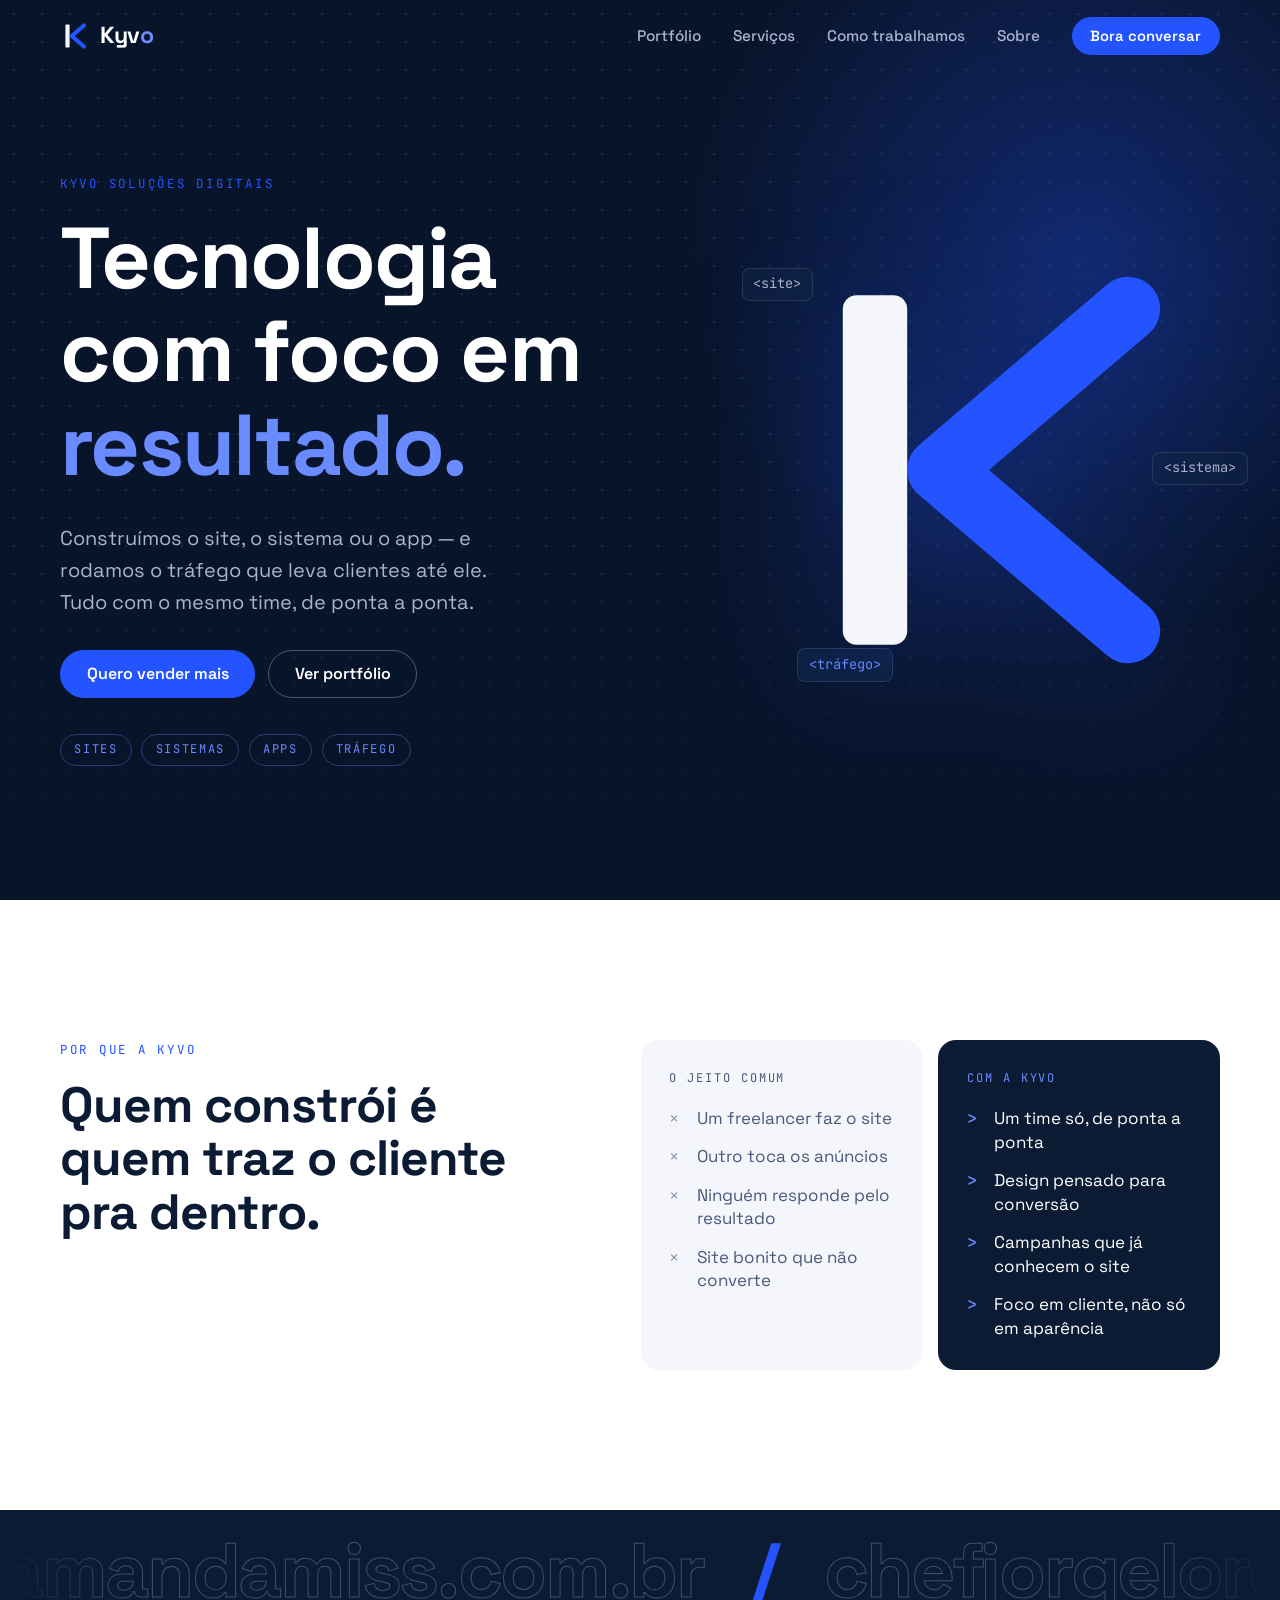
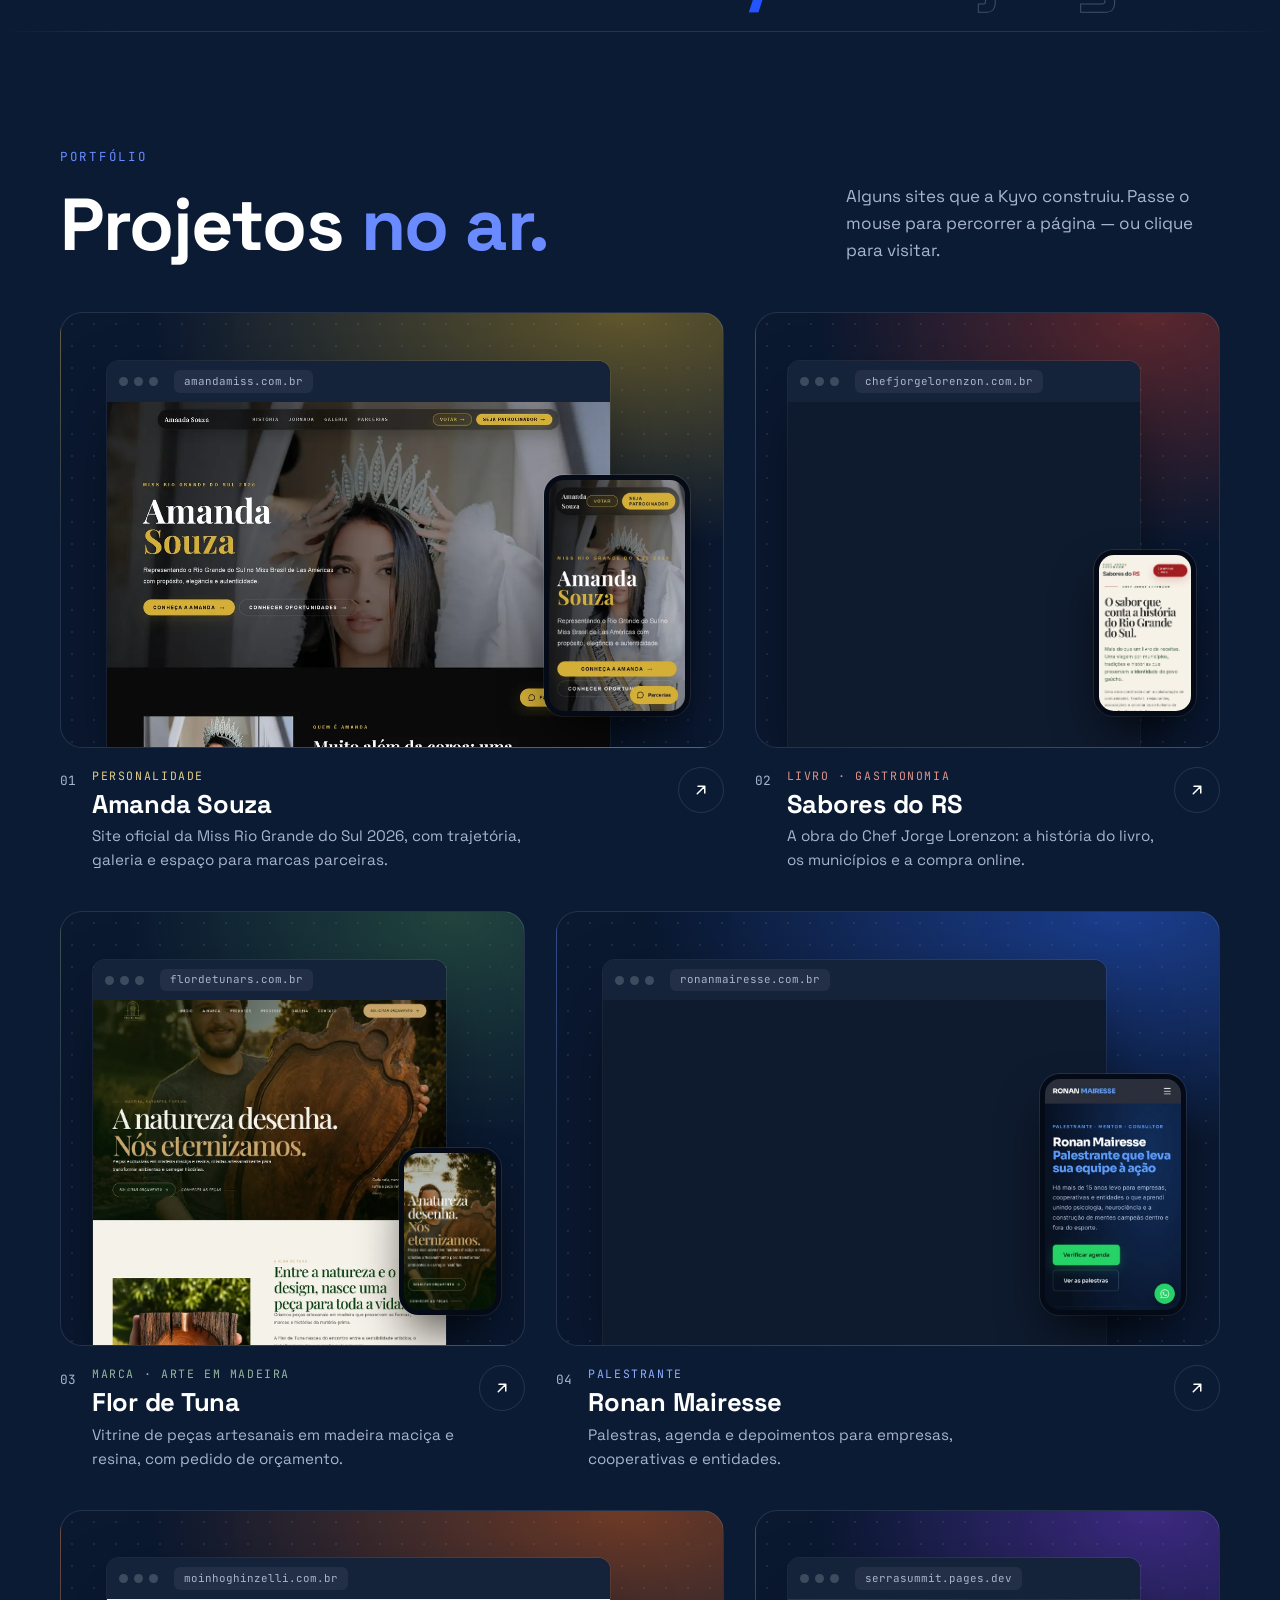
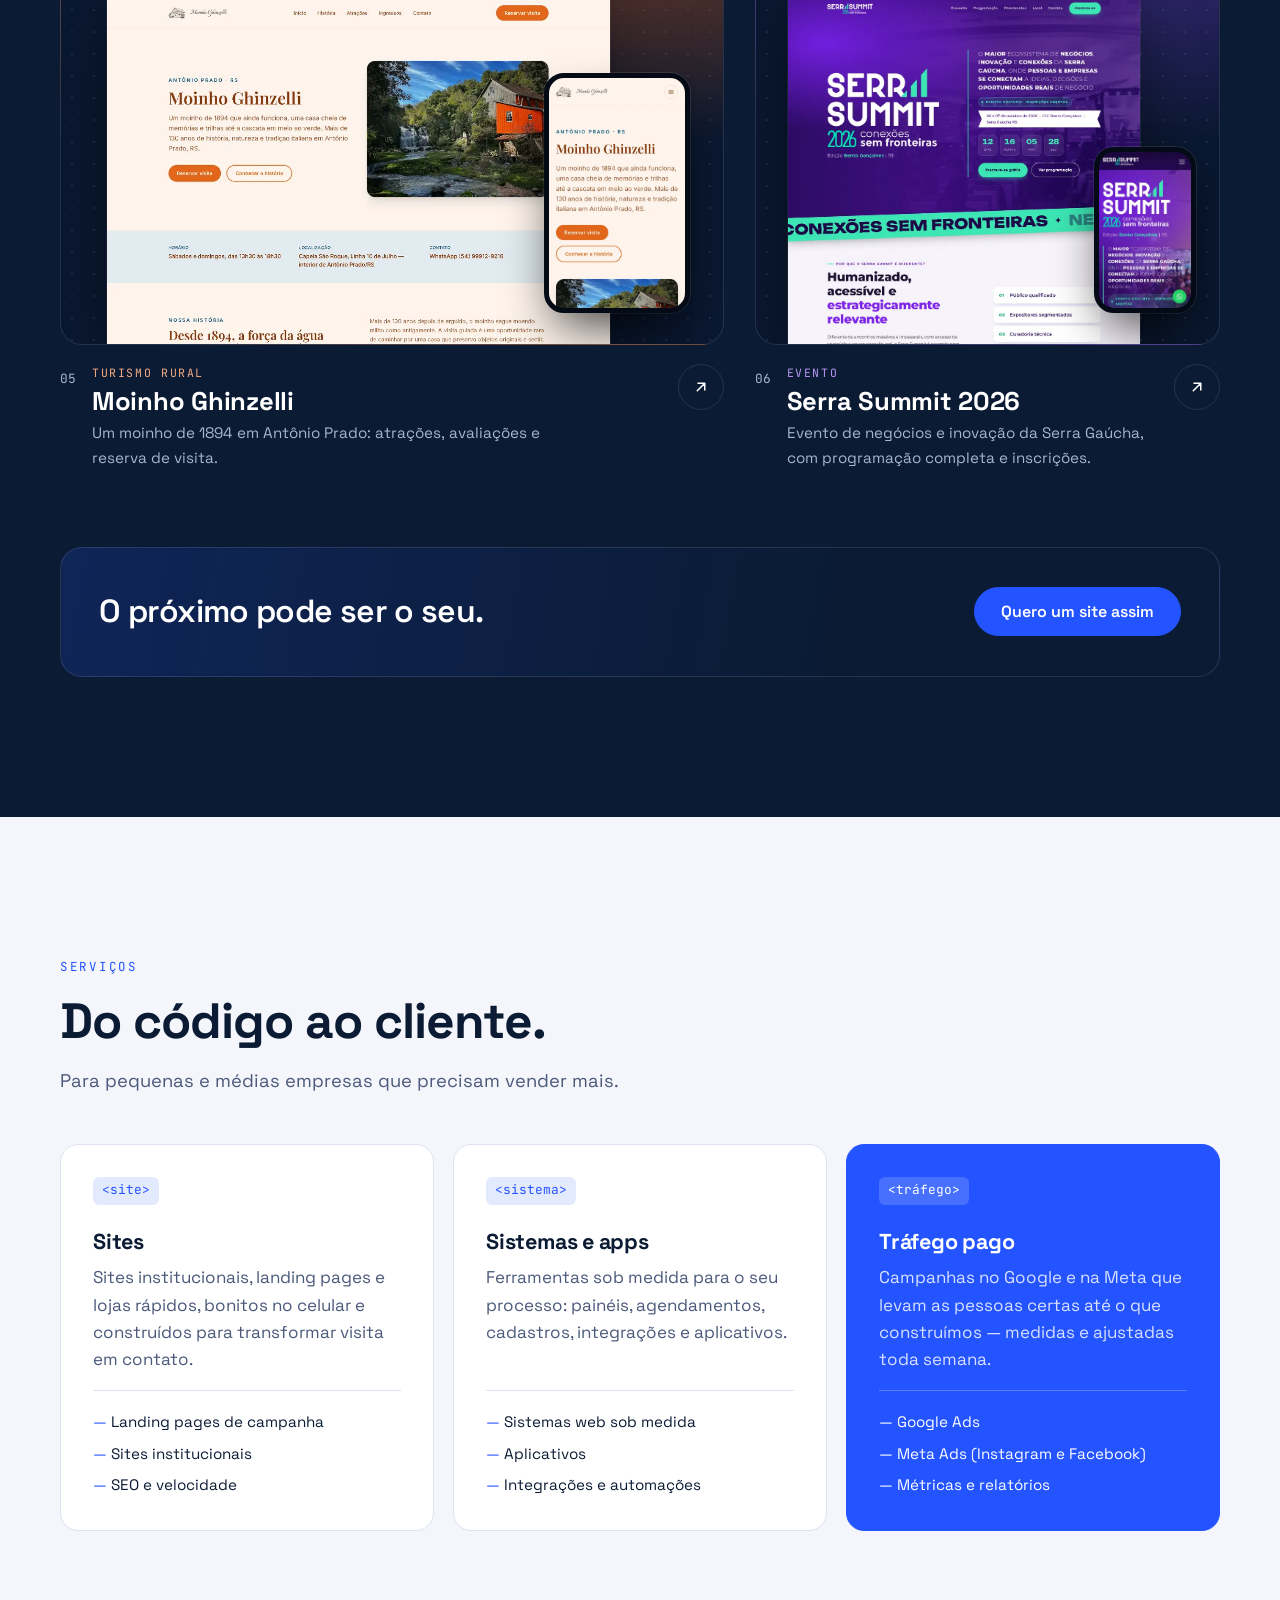
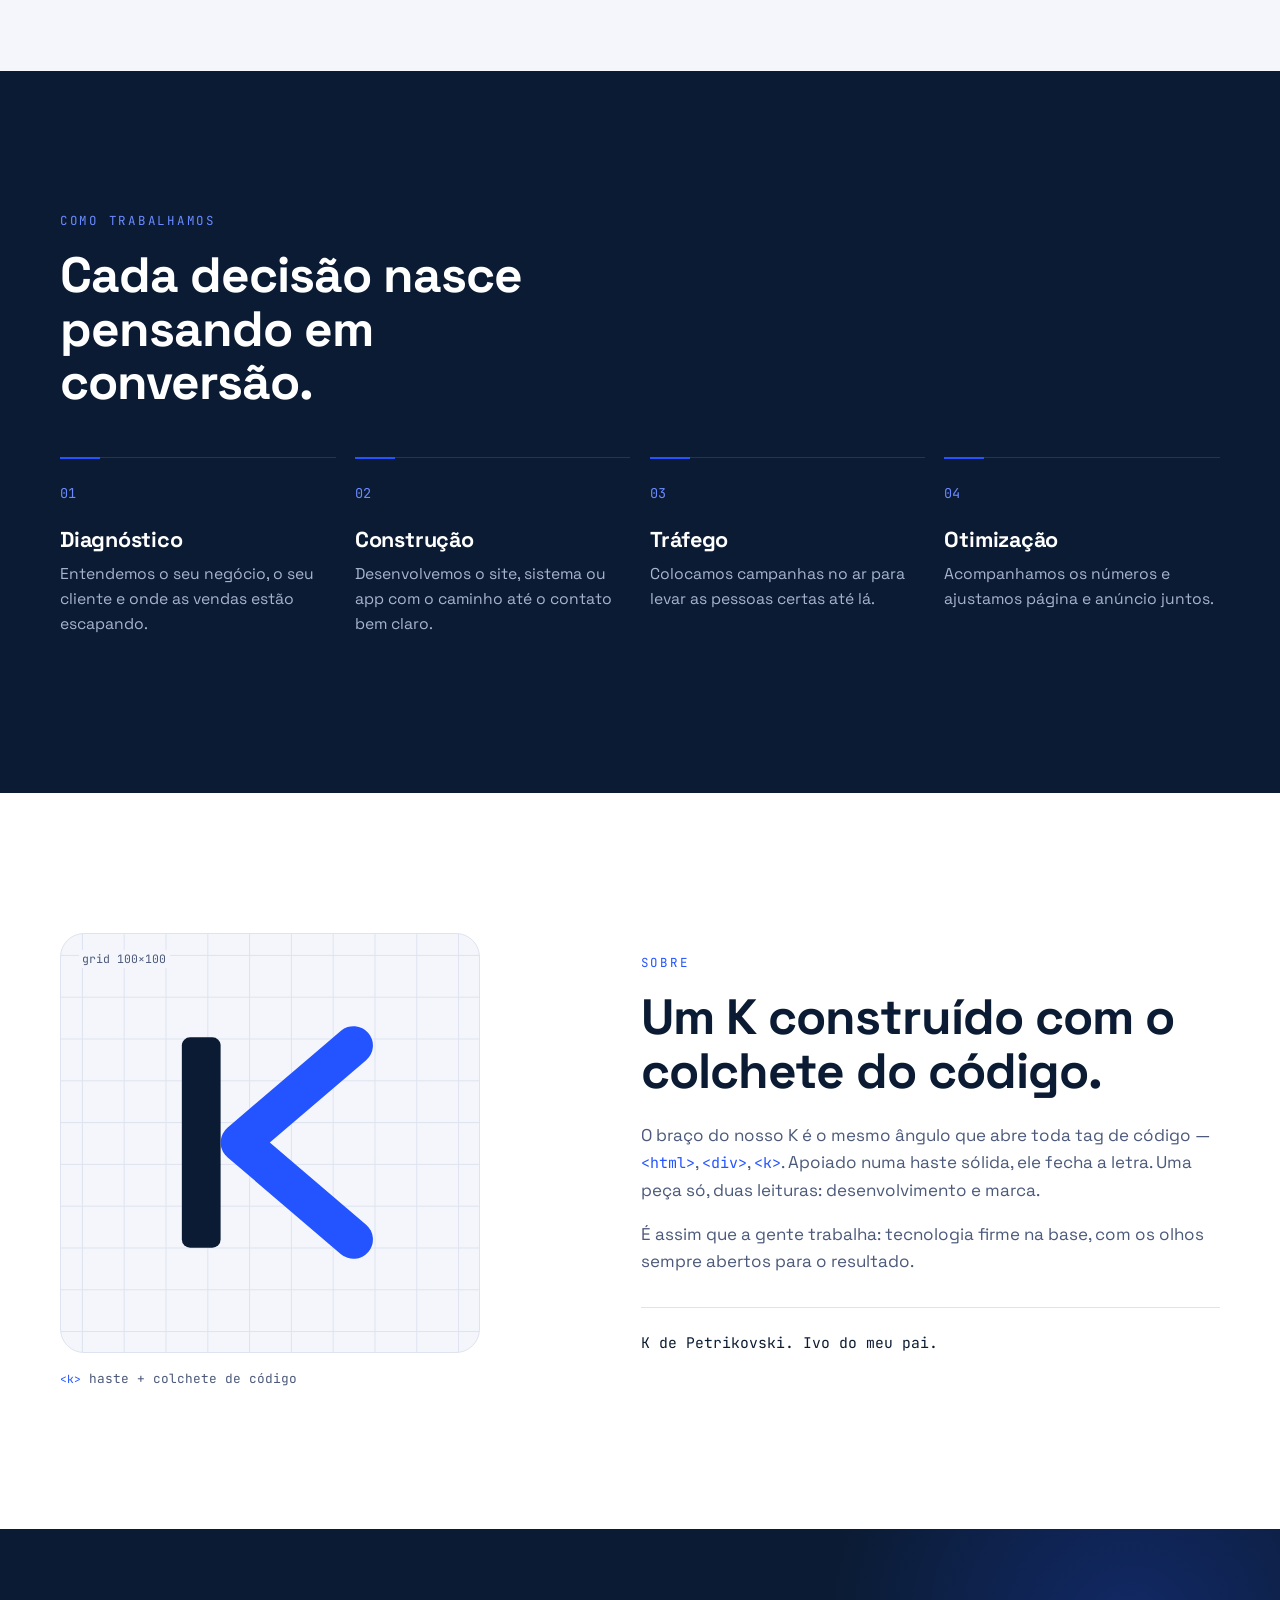
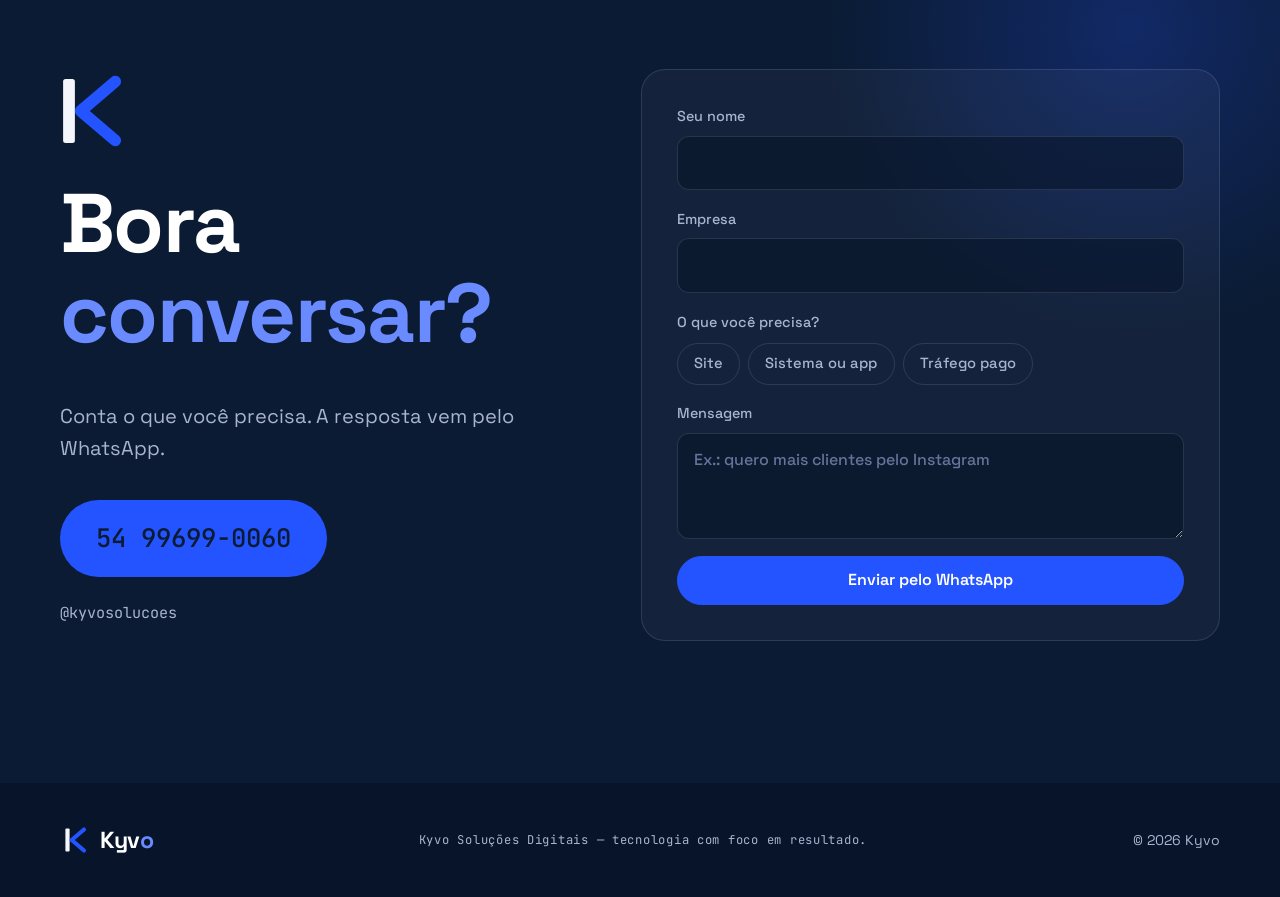
==== site/index.html @ 28724409 "Tira o destaque do sistema Grupo Pulso até chegarem os prints reais This reverts commit ddc594b.  Co" ====
<!doctype html>
<html lang="pt-BR" class="no-js">
<head>
  <meta charset="utf-8">
  <meta name="viewport" content="width=device-width, initial-scale=1">
  <title>Kyvo Soluções Digitais — Tecnologia com foco em resultado</title>
  <meta name="description" content="Sites, sistemas, apps e tráfego pago com o mesmo time, de ponta a ponta. A Kyvo constrói e traz o cliente pra dentro.">
  <meta name="theme-color" content="#0B1B33">
  <meta property="og:type" content="website">
  <meta property="og:title" content="Kyvo Soluções Digitais">
  <meta property="og:description" content="Tecnologia com foco em resultado. Sites, sistemas e tráfego com o mesmo time.">
  <link rel="canonical" href="https://kyvo.dev.br/">
  <meta property="og:url" content="https://kyvo.dev.br/">
  <meta property="og:image" content="https://kyvo.dev.br/assets/img/og.png">
  <meta property="og:image:width" content="1640">
  <meta property="og:image:height" content="624">
  <meta name="twitter:card" content="summary_large_image">
  <link rel="icon" href="assets/img/favicon.svg" type="image/svg+xml">
  <link rel="apple-touch-icon" href="assets/img/apple-touch-icon.png">
  <link rel="preconnect" href="https://fonts.googleapis.com">
  <link rel="preconnect" href="https://fonts.gstatic.com" crossorigin>
  <link href="https://fonts.googleapis.com/css2?family=JetBrains+Mono:wght@400;500&family=Space+Grotesk:wght@400;500;600;700&display=swap" rel="stylesheet">
  <link rel="stylesheet" href="css/style.css">
</head>
<body>

<svg width="0" height="0" style="position:absolute" aria-hidden="true">
  <symbol id="k" viewBox="0 0 100 100">
    <rect class="k-stem" x="18" y="12" width="14" height="76" rx="3"/>
    <polyline class="k-chev" points="80,15 39,50 80,85" fill="none" stroke-width="14" stroke-linecap="round" stroke-linejoin="round"/>
  </symbol>
</svg>

<header class="header" id="topo">
  <div class="wrap header__in">
    <a href="#topo" class="brand" aria-label="Kyvo — início">
      <svg class="brand__k"><use href="#k"/></svg>
      <span class="brand__name">Kyv<span>o</span></span>
    </a>
    <nav class="nav" id="nav" aria-label="Principal">
      <a href="#portfolio">Portfólio</a>
      <a href="#servicos">Serviços</a>
      <a href="#como">Como trabalhamos</a>
      <a href="#sobre">Sobre</a>
      <a href="#contato" class="btn btn--sm">Bora conversar</a>
    </nav>
    <button class="menu" aria-label="Abrir menu" aria-expanded="false" aria-controls="nav"><span></span><span></span></button>
  </div>
</header>

<main>

  <!-- HERO -->
  <section class="hero">
    <div class="hero__grid" aria-hidden="true"></div>
    <div class="hero__glow" aria-hidden="true"></div>
    <div class="wrap hero__in">
      <div class="hero__text">
        <p class="eyebrow reveal">Kyvo Soluções Digitais</p>
        <h1 class="reveal">Tecnologia com foco em <em>resultado.</em></h1>
        <p class="lead reveal">Construímos o site, o sistema ou o app — e rodamos o tráfego que leva clientes até ele. Tudo com o mesmo time, de ponta a ponta.</p>
        <div class="hero__cta reveal">
          <a href="#contato" class="btn">Quero vender mais</a>
          <a href="#portfolio" class="btn btn--ghost">Ver portfólio</a>
        </div>
        <ul class="chips reveal" aria-label="O que fazemos">
          <li>Sites</li><li>Sistemas</li><li>Apps</li><li>Tráfego</li>
        </ul>
      </div>
      <div class="hero__mark" aria-hidden="true">
        <span class="code code--1">&lt;site&gt;</span>
        <span class="code code--2">&lt;sistema&gt;</span>
        <span class="code code--3">&lt;tráfego&gt;</span>
        <svg class="hero__k"><use href="#k"/></svg>
      </div>
    </div>
  </section>

  <!-- DIFERENCIAL -->
  <section class="section section--light" id="diferencial">
    <div class="wrap split">
      <div>
        <p class="eyebrow">Por que a Kyvo</p>
        <h2 class="reveal">Quem constrói é quem traz o cliente pra dentro.</h2>
      </div>
      <div class="compare reveal">
        <div class="compare__col compare__col--old">
          <p class="compare__label">O jeito comum</p>
          <ul>
            <li>Um freelancer faz o site</li>
            <li>Outro toca os anúncios</li>
            <li>Ninguém responde pelo resultado</li>
            <li>Site bonito que não converte</li>
          </ul>
        </div>
        <div class="compare__col compare__col--new">
          <p class="compare__label">Com a Kyvo</p>
          <ul>
            <li>Um time só, de ponta a ponta</li>
            <li>Design pensado para conversão</li>
            <li>Campanhas que já conhecem o site</li>
            <li>Foco em cliente, não só em aparência</li>
          </ul>
        </div>
      </div>
    </div>
  </section>

  <!-- PORTFÓLIO -->
  <section class="section section--dark portfolio" id="portfolio">
    <div class="marquee" aria-hidden="true"><div class="marquee__track"><span>amandamiss.com.br</span><span>chefjorgelorenzon.com.br</span><span>flordetunars.com.br</span><span>ronanmairesse.com.br</span><span>moinhoghinzelli.com.br</span><span>serrasummit.pages.dev</span><span>amandamiss.com.br</span><span>chefjorgelorenzon.com.br</span><span>flordetunars.com.br</span><span>ronanmairesse.com.br</span><span>moinhoghinzelli.com.br</span><span>serrasummit.pages.dev</span></div></div>
    <div class="wrap">
      <div class="portfolio__head">
        <div>
          <p class="eyebrow">Portfólio</p>
          <h2 class="reveal">Projetos <em>no ar.</em></h2>
        </div>
        <p class="portfolio__lead reveal">Alguns sites que a Kyvo construiu. Passe o mouse para percorrer a página — ou clique para visitar.</p>
      </div>
      <div class="works">
        <a class="work reveal" href="https://www.amandamiss.com.br/" target="_blank" rel="noopener" style="--tint:#C9A227">
          <div class="work__stage">
            <div class="browser">
              <div class="browser__bar"><i></i><i></i><i></i><span>amandamiss.com.br</span></div>
              <div class="browser__screen"><img src="assets/img/portfolio/amandamiss-desktop.webp" alt="Página inicial do site Amanda Souza" loading="lazy" decoding="async" width="960" height="3000"></div>
            </div>
            <div class="phone"><img src="assets/img/portfolio/amandamiss-mobile.webp" alt="" loading="lazy" decoding="async" width="390" height="664"></div>
          </div>
          <div class="work__meta">
            <span class="work__n">01</span>
            <div class="work__text">
              <p class="work__cat">Personalidade</p>
              <h3>Amanda Souza</h3>
              <p class="work__desc">Site oficial da Miss Rio Grande do Sul 2026, com trajetória, galeria e espaço para marcas parceiras.</p>
            </div>
            <span class="work__go" aria-hidden="true"><svg viewBox="0 0 24 24"><path d="M7 17 17 7M8 7h9v9"/></svg></span>
          </div>
        </a>
        <a class="work reveal" href="https://www.chefjorgelorenzon.com.br/" target="_blank" rel="noopener" style="--tint:#C0392B">
          <div class="work__stage">
            <div class="browser">
              <div class="browser__bar"><i></i><i></i><i></i><span>chefjorgelorenzon.com.br</span></div>
              <div class="browser__screen"><img src="assets/img/portfolio/chef-desktop.webp" alt="Página inicial do site Sabores do RS" loading="lazy" decoding="async" width="960" height="3000"></div>
            </div>
            <div class="phone"><img src="assets/img/portfolio/chef-mobile.webp" alt="" loading="lazy" decoding="async" width="390" height="664"></div>
          </div>
          <div class="work__meta">
            <span class="work__n">02</span>
            <div class="work__text">
              <p class="work__cat">Livro · Gastronomia</p>
              <h3>Sabores do RS</h3>
              <p class="work__desc">A obra do Chef Jorge Lorenzon: a história do livro, os municípios e a compra online.</p>
            </div>
            <span class="work__go" aria-hidden="true"><svg viewBox="0 0 24 24"><path d="M7 17 17 7M8 7h9v9"/></svg></span>
          </div>
        </a>
        <a class="work reveal" href="https://www.flordetunars.com.br/" target="_blank" rel="noopener" style="--tint:#3E7B4F">
          <div class="work__stage">
            <div class="browser">
              <div class="browser__bar"><i></i><i></i><i></i><span>flordetunars.com.br</span></div>
              <div class="browser__screen"><img src="assets/img/portfolio/flordetuna-desktop.webp" alt="Página inicial do site Flor de Tuna" loading="lazy" decoding="async" width="960" height="3000"></div>
            </div>
            <div class="phone"><img src="assets/img/portfolio/flordetuna-mobile.webp" alt="" loading="lazy" decoding="async" width="390" height="664"></div>
          </div>
          <div class="work__meta">
            <span class="work__n">03</span>
            <div class="work__text">
              <p class="work__cat">Marca · Arte em madeira</p>
              <h3>Flor de Tuna</h3>
              <p class="work__desc">Vitrine de peças artesanais em madeira maciça e resina, com pedido de orçamento.</p>
            </div>
            <span class="work__go" aria-hidden="true"><svg viewBox="0 0 24 24"><path d="M7 17 17 7M8 7h9v9"/></svg></span>
          </div>
        </a>
        <a class="work reveal" href="https://ronanmairesse.com.br/" target="_blank" rel="noopener" style="--tint:#2F6BFF">
          <div class="work__stage">
            <div class="browser">
              <div class="browser__bar"><i></i><i></i><i></i><span>ronanmairesse.com.br</span></div>
              <div class="browser__screen"><img src="assets/img/portfolio/ronan-desktop.webp" alt="Página inicial do site Ronan Mairesse" loading="lazy" decoding="async" width="960" height="3000"></div>
            </div>
            <div class="phone"><img src="assets/img/portfolio/ronan-mobile.webp" alt="" loading="lazy" decoding="async" width="390" height="664"></div>
          </div>
          <div class="work__meta">
            <span class="work__n">04</span>
            <div class="work__text">
              <p class="work__cat">Palestrante</p>
              <h3>Ronan Mairesse</h3>
              <p class="work__desc">Palestras, agenda e depoimentos para empresas, cooperativas e entidades.</p>
            </div>
            <span class="work__go" aria-hidden="true"><svg viewBox="0 0 24 24"><path d="M7 17 17 7M8 7h9v9"/></svg></span>
          </div>
        </a>
        <a class="work reveal" href="https://www.moinhoghinzelli.com.br/" target="_blank" rel="noopener" style="--tint:#E8641B">
          <div class="work__stage">
            <div class="browser">
              <div class="browser__bar"><i></i><i></i><i></i><span>moinhoghinzelli.com.br</span></div>
              <div class="browser__screen"><img src="assets/img/portfolio/moinho-desktop.webp" alt="Página inicial do site Moinho Ghinzelli" loading="lazy" decoding="async" width="960" height="3000"></div>
            </div>
            <div class="phone"><img src="assets/img/portfolio/moinho-mobile.webp" alt="" loading="lazy" decoding="async" width="390" height="664"></div>
          </div>
          <div class="work__meta">
            <span class="work__n">05</span>
            <div class="work__text">
              <p class="work__cat">Turismo rural</p>
              <h3>Moinho Ghinzelli</h3>
              <p class="work__desc">Um moinho de 1894 em Antônio Prado: atrações, avaliações e reserva de visita.</p>
            </div>
            <span class="work__go" aria-hidden="true"><svg viewBox="0 0 24 24"><path d="M7 17 17 7M8 7h9v9"/></svg></span>
          </div>
        </a>
        <a class="work reveal" href="https://serrasummit.pages.dev/" target="_blank" rel="noopener" style="--tint:#7B3FE4">
          <div class="work__stage">
            <div class="browser">
              <div class="browser__bar"><i></i><i></i><i></i><span>serrasummit.pages.dev</span></div>
              <div class="browser__screen"><img src="assets/img/portfolio/serrasummit-desktop.webp" alt="Página inicial do site Serra Summit 2026" loading="lazy" decoding="async" width="960" height="3000"></div>
            </div>
            <div class="phone"><img src="assets/img/portfolio/serrasummit-mobile.webp" alt="" loading="lazy" decoding="async" width="390" height="664"></div>
          </div>
          <div class="work__meta">
            <span class="work__n">06</span>
            <div class="work__text">
              <p class="work__cat">Evento</p>
              <h3>Serra Summit 2026</h3>
              <p class="work__desc">Evento de negócios e inovação da Serra Gaúcha, com programação completa e inscrições.</p>
            </div>
            <span class="work__go" aria-hidden="true"><svg viewBox="0 0 24 24"><path d="M7 17 17 7M8 7h9v9"/></svg></span>
          </div>
        </a>
      </div>
      <div class="portfolio__cta reveal">
        <p>O próximo pode ser o seu.</p>
        <a href="#contato" class="btn">Quero um site assim</a>
      </div>
    </div>
  </section>

  <!-- SERVIÇOS -->
  <section class="section" id="servicos">
    <div class="wrap">
      <p class="eyebrow">Serviços</p>
      <h2 class="reveal">Do código ao cliente.</h2>
      <p class="section__lead reveal">Para pequenas e médias empresas que precisam vender mais.</p>
      <div class="cards">
        <article class="card reveal">
          <span class="card__tag">&lt;site&gt;</span>
          <h3>Sites</h3>
          <p>Sites institucionais, landing pages e lojas rápidos, bonitos no celular e construídos para transformar visita em contato.</p>
          <ul class="card__list"><li>Landing pages de campanha</li><li>Sites institucionais</li><li>SEO e velocidade</li></ul>
        </article>
        <article class="card reveal">
          <span class="card__tag">&lt;sistema&gt;</span>
          <h3>Sistemas e apps</h3>
          <p>Ferramentas sob medida para o seu processo: painéis, agendamentos, cadastros, integrações e aplicativos.</p>
          <ul class="card__list"><li>Sistemas web sob medida</li><li>Aplicativos</li><li>Integrações e automações</li></ul>
        </article>
        <article class="card card--accent reveal">
          <span class="card__tag">&lt;tráfego&gt;</span>
          <h3>Tráfego pago</h3>
          <p>Campanhas no Google e na Meta que levam as pessoas certas até o que construímos — medidas e ajustadas toda semana.</p>
          <ul class="card__list"><li>Google Ads</li><li>Meta Ads (Instagram e Facebook)</li><li>Métricas e relatórios</li></ul>
        </article>
      </div>
    </div>
  </section>

  <!-- COMO TRABALHAMOS -->
  <section class="section section--dark" id="como">
    <div class="wrap">
      <p class="eyebrow">Como trabalhamos</p>
      <h2 class="reveal">Cada decisão nasce pensando em conversão.</h2>
      <ol class="steps">
        <li class="step reveal">
          <span class="step__n">01</span>
          <h3>Diagnóstico</h3>
          <p>Entendemos o seu negócio, o seu cliente e onde as vendas estão escapando.</p>
        </li>
        <li class="step reveal">
          <span class="step__n">02</span>
          <h3>Construção</h3>
          <p>Desenvolvemos o site, sistema ou app com o caminho até o contato bem claro.</p>
        </li>
        <li class="step reveal">
          <span class="step__n">03</span>
          <h3>Tráfego</h3>
          <p>Colocamos campanhas no ar para levar as pessoas certas até lá.</p>
        </li>
        <li class="step reveal">
          <span class="step__n">04</span>
          <h3>Otimização</h3>
          <p>Acompanhamos os números e ajustamos página e anúncio juntos.</p>
        </li>
      </ol>
    </div>
  </section>

  <!-- SOBRE -->
  <section class="section section--light" id="sobre">
    <div class="wrap split split--center">
      <figure class="concept reveal" aria-label="A marca: uma haste sólida e um colchete angular de código formando o K">
        <div class="concept__box">
          <span class="concept__grid">grid 100×100</span>
          <svg class="concept__k"><use href="#k"/></svg>
        </div>
        <figcaption><code>&lt;k&gt;</code> haste + colchete de código</figcaption>
      </figure>
      <div>
        <p class="eyebrow">Sobre</p>
        <h2 class="reveal">Um K construído com o colchete do código.</h2>
        <p class="reveal">O braço do nosso K é o mesmo ângulo que abre toda tag de código — <code>&lt;html&gt;</code>, <code>&lt;div&gt;</code>, <code>&lt;k&gt;</code>. Apoiado numa haste sólida, ele fecha a letra. Uma peça só, duas leituras: desenvolvimento e marca.</p>
        <p class="reveal">É assim que a gente trabalha: tecnologia firme na base, com os olhos sempre abertos para o resultado.</p>
        <p class="signature reveal">K de Petrikovski. Ivo do meu pai.</p>
      </div>
    </div>
  </section>

  <!-- CONTATO -->
  <section class="section section--dark contact" id="contato">
    <div class="wrap split">
      <div>
        <svg class="contact__k" aria-hidden="true"><use href="#k"/></svg>
        <h2 class="contact__title reveal">Bora <em>conversar?</em></h2>
        <p class="lead reveal">Conta o que você precisa. A resposta vem pelo WhatsApp.</p>
        <a class="whats reveal" href="https://wa.me/5554996990060" target="_blank" rel="noopener">54 99699-0060</a>
        <p class="social reveal"><a href="https://instagram.com/kyvosolucoes" target="_blank" rel="noopener">@kyvosolucoes</a></p>
      </div>
      <form class="form reveal" id="form" novalidate>
        <label>Seu nome
          <input name="nome" required autocomplete="name">
        </label>
        <label>Empresa
          <input name="empresa" autocomplete="organization">
        </label>
        <fieldset>
          <legend>O que você precisa?</legend>
          <div class="pills">
            <label><input type="checkbox" name="servico" value="Site"><span>Site</span></label>
            <label><input type="checkbox" name="servico" value="Sistema ou app"><span>Sistema ou app</span></label>
            <label><input type="checkbox" name="servico" value="Tráfego pago"><span>Tráfego pago</span></label>
          </div>
        </fieldset>
        <label>Mensagem
          <textarea name="mensagem" rows="3" placeholder="Ex.: quero mais clientes pelo Instagram"></textarea>
        </label>
        <p class="form__err" id="form-err" role="alert"></p>
        <button class="btn btn--full" type="submit">Enviar pelo WhatsApp</button>
      </form>
    </div>
  </section>

</main>

<footer class="footer">
  <div class="wrap footer__in">
    <a href="#topo" class="brand" aria-label="Kyvo — voltar ao topo">
      <svg class="brand__k"><use href="#k"/></svg>
      <span class="brand__name">Kyv<span>o</span></span>
    </a>
    <p class="footer__tag">Kyvo Soluções Digitais — tecnologia com foco em resultado.</p>
    <p class="footer__copy">© <span id="ano">2026</span> Kyvo</p>
  </div>
</footer>

<div class="cursor" aria-hidden="true">Visitar ↗</div>

<script src="js/main.js"></script>
</body>
</html>
---- site/css/style.css ----
/* Paleta do manual de marca Kyvo */
:root {
  --ink: #0B1B33;
  --ink-2: #0E2140;
  --ink-soft: #4B597A;
  --accent: #2454FF;
  --accent-2: #6A8BFF;
  --accent-soft: #E4EAFD;
  --bg: #F4F6FB;
  --white: #FFFFFF;
  --line: #DDE3EF;
  --line-dark: rgba(228, 234, 253, .12);
  --muted-dark: #A9B4CF;

  --sans: "Space Grotesk", system-ui, -apple-system, "Segoe UI", sans-serif;
  --mono: "JetBrains Mono", ui-monospace, "Cascadia Mono", Consolas, monospace;

  --wrap: 1160px;
  --radius: 18px;

  /* cores do K (herdadas pelo <use>) */
  --stem: var(--ink);
  --chev: var(--accent);
}

*, *::before, *::after { box-sizing: border-box; }
html { scroll-behavior: smooth; scroll-padding-top: 80px; }
body {
  margin: 0;
  font-family: var(--sans);
  font-size: 17px;
  line-height: 1.6;
  color: var(--ink);
  background: var(--bg);
  -webkit-font-smoothing: antialiased;
  overflow-x: hidden;
}
img, svg { display: block; max-width: 100%; }
a { color: inherit; }
h1, h2, h3 { line-height: 1.08; letter-spacing: -.02em; margin: 0 0 .5em; font-weight: 700; }
h2 { font-size: clamp(2rem, 4.2vw, 3.1rem); max-width: 18ch; }
h3 { font-size: 1.35rem; letter-spacing: -.01em; }
p { margin: 0 0 1em; }
em { font-style: normal; color: var(--accent); }
code { font-family: var(--mono); font-size: .88em; color: var(--accent); }

.wrap { width: min(100% - 32px, var(--wrap)); margin-inline: auto; }

.k-stem { fill: var(--stem); }
.k-chev { stroke: var(--chev); }

.eyebrow {
  font-family: var(--mono);
  font-size: .78rem;
  letter-spacing: .22em;
  text-transform: uppercase;
  color: var(--accent);
  margin-bottom: 1.1rem;
}

/* Botões */
.btn {
  display: inline-flex; align-items: center; justify-content: center; gap: .5em;
  padding: .95em 1.6em;
  border-radius: 999px;
  border: 1.5px solid var(--accent);
  background: var(--accent);
  color: #fff;
  font: 600 1rem/1 var(--sans);
  text-decoration: none;
  cursor: pointer;
  transition: transform .2s, background .2s, box-shadow .2s;
}
.btn:hover { transform: translateY(-2px); box-shadow: 0 10px 30px -10px rgba(36, 84, 255, .7); }
.btn:focus-visible, a:focus-visible, button:focus-visible, input:focus-visible, textarea:focus-visible {
  outline: 2px solid var(--accent-2); outline-offset: 3px;
}
.btn--ghost { background: transparent; color: #fff; border-color: rgba(255,255,255,.28); }
.btn--ghost:hover { border-color: #fff; box-shadow: none; }
.btn--sm { padding: .7em 1.2em; font-size: .92rem; }
.btn--full { width: 100%; }

/* Header */
.header {
  position: fixed; inset: 0 0 auto; z-index: 50;
  transition: background .3s, box-shadow .3s;
  --stem: #F4F6FB;
}
.header.is-scrolled { background: rgba(11, 27, 51, .88); backdrop-filter: blur(12px); box-shadow: 0 1px 0 var(--line-dark); }
.header__in { display: flex; align-items: center; justify-content: space-between; height: 72px; }
.brand { display: inline-flex; align-items: center; gap: .6rem; text-decoration: none; color: #fff; }
.brand__k { width: 30px; height: 30px; }
.brand__name { font-weight: 700; font-size: 1.45rem; letter-spacing: -.03em; }
.brand__name span { color: var(--accent-2); }
.nav { display: flex; align-items: center; gap: 2rem; }
.nav a:not(.btn) { color: var(--muted-dark); text-decoration: none; font-weight: 500; font-size: .96rem; transition: color .2s; }
.nav a:not(.btn):hover { color: #fff; }
.menu { display: none; }

/* Hero */
.hero {
  position: relative; overflow: hidden;
  background: #08142A;
  color: #fff;
  min-height: 100vh; min-height: 100svh;
  display: flex; align-items: center;
  padding: 120px 0 80px;
  --stem: #F4F6FB;
  --chev: var(--accent);
}
.hero__grid {
  position: absolute; inset: 0;
  background-image: radial-gradient(rgba(169, 180, 207, .16) 1px, transparent 1.4px);
  background-size: 28px 28px;
  mask-image: linear-gradient(to bottom, #000 60%, transparent);
}
.hero__glow {
  position: absolute; width: 900px; height: 900px; right: -250px; top: -200px;
  background: radial-gradient(circle, rgba(36, 84, 255, .32), transparent 62%);
  pointer-events: none;
}
.hero__in { position: relative; display: grid; grid-template-columns: 1.25fr 1fr; gap: 3rem; align-items: center; }
.hero h1 { font-size: clamp(2.7rem, 7vw, 5.4rem); max-width: 12ch; margin-bottom: .35em; }
.hero h1 em { color: var(--accent-2); }
.lead { font-size: clamp(1.05rem, 1.6vw, 1.25rem); color: var(--muted-dark); max-width: 36ch; }
.hero__cta { display: flex; flex-wrap: wrap; gap: .8rem; margin: 2rem 0 2.2rem; }
.chips { display: flex; flex-wrap: wrap; gap: .6rem; list-style: none; padding: 0; margin: 0; }
.chips li {
  font-family: var(--mono); font-size: .75rem; letter-spacing: .14em; text-transform: uppercase;
  color: var(--accent-2);
  border: 1px solid rgba(106, 139, 255, .35);
  border-radius: 999px; padding: .45em 1.1em;
}
.hero__mark { position: relative; aspect-ratio: 1; max-width: 460px; justify-self: end; width: 100%; }
.hero__k { width: 100%; height: 100%; filter: drop-shadow(0 30px 80px rgba(36, 84, 255, .35)); }
.hero__k .k-chev { stroke-dasharray: 130; stroke-dashoffset: 130; animation: draw 1.4s .3s cubic-bezier(.65,0,.35,1) forwards; }
@keyframes draw { to { stroke-dashoffset: 0; } }
.code {
  position: absolute; font-family: var(--mono); font-size: .85rem; color: var(--muted-dark);
  background: rgba(14, 33, 64, .8); border: 1px solid var(--line-dark);
  padding: .35em .8em; border-radius: 8px; white-space: nowrap;
  animation: float 6s ease-in-out infinite;
}
.code--1 { top: 6%; left: -4%; }
.code--2 { top: 46%; right: -6%; animation-delay: -2s; }
.code--3 { bottom: 4%; left: 8%; animation-delay: -4s; color: var(--accent-2); }
@keyframes float { 50% { transform: translateY(-10px); } }

/* Seções */
.section { padding: clamp(80px, 11vw, 140px) 0; }
.section__lead { color: var(--ink-soft); font-size: 1.15rem; margin-top: -.4rem; }
.section--light { background: var(--white); }
.section--dark { background: var(--ink); color: #fff; --stem: #F4F6FB; }
.section--dark .eyebrow { color: var(--accent-2); }
.section--dark em { color: var(--accent-2); }

.split { display: grid; grid-template-columns: 1fr 1.15fr; gap: clamp(2rem, 6vw, 5rem); align-items: start; }
.split--center { align-items: center; }

/* Comparativo */
.compare { display: grid; grid-template-columns: 1fr 1fr; gap: 1rem; }
.compare__col { border-radius: var(--radius); padding: 1.8rem; }
.compare__col--old { background: var(--bg); color: var(--ink-soft); }
.compare__col--new { background: var(--ink); color: #fff; }
.compare__label { font-family: var(--mono); font-size: .75rem; letter-spacing: .16em; text-transform: uppercase; margin-bottom: 1.2rem; }
.compare__col--new .compare__label { color: var(--accent-2); }
.compare ul { list-style: none; margin: 0; padding: 0; display: grid; gap: .9rem; }
.compare li { position: relative; padding-left: 1.7rem; line-height: 1.4; }
.compare__col--old li::before { content: "×"; position: absolute; left: 0; font-family: var(--mono); opacity: .6; }
.compare__col--new li::before { content: ">"; position: absolute; left: 0; font-family: var(--mono); color: var(--accent-2); font-weight: 500; }

/* Cards de serviço */
.cards { display: grid; grid-template-columns: repeat(3, 1fr); gap: 1.2rem; margin-top: 3rem; }
.card {
  background: var(--white); border: 1px solid var(--line); border-radius: var(--radius);
  padding: 2rem; display: flex; flex-direction: column;
  transition: transform .25s, box-shadow .25s, border-color .25s;
}
.card:hover { transform: translateY(-4px); box-shadow: 0 24px 50px -24px rgba(11, 27, 51, .25); border-color: var(--accent-soft); }
.card__tag { font-family: var(--mono); font-size: .8rem; color: var(--accent); background: var(--accent-soft); align-self: flex-start; padding: .3em .7em; border-radius: 6px; margin-bottom: 1.6rem; }
.card p { color: var(--ink-soft); }
.card__list { list-style: none; padding: 1.2rem 0 0; margin: auto 0 0; border-top: 1px solid var(--line); display: grid; gap: .45rem; font-size: .95rem; }
.card__list li::before { content: "— "; color: var(--accent); }
.card--accent { background: var(--accent); border-color: var(--accent); color: #fff; }
.card--accent p { color: rgba(255,255,255,.82); }
.card--accent .card__tag { background: rgba(255,255,255,.16); color: #fff; }
.card--accent .card__list { border-color: rgba(255,255,255,.25); }
.card--accent .card__list li::before { color: #fff; }
.card--accent:hover { border-color: var(--accent); }

/* Etapas */
.steps { list-style: none; padding: 0; margin: 3rem 0 0; display: grid; grid-template-columns: repeat(4, 1fr); gap: 1.2rem; counter-reset: s; }
.step { border-top: 1px solid var(--line-dark); padding-top: 1.6rem; position: relative; }
.step::before { content: ""; position: absolute; top: -1px; left: 0; width: 40px; height: 2px; background: var(--accent); }
.step__n { font-family: var(--mono); font-size: .85rem; color: var(--accent-2); display: block; margin-bottom: 1.4rem; }
.step p { color: var(--muted-dark); font-size: .98rem; }

/* Sobre / conceito */
.concept { margin: 0; }
.concept__box {
  position: relative; aspect-ratio: 1; max-width: 420px;
  background: var(--bg); border: 1px solid var(--line); border-radius: 24px;
  padding: 14%;
  background-image:
    linear-gradient(var(--line) 1px, transparent 1px),
    linear-gradient(90deg, var(--line) 1px, transparent 1px);
  background-size: 10% 10%;
  background-position: center;
}
.concept__grid { position: absolute; top: 16px; left: 18px; font-family: var(--mono); font-size: .72rem; color: var(--ink-soft); background: var(--bg); padding: 0 .3em; }
.concept__k { width: 100%; height: 100%; }
.concept figcaption { font-family: var(--mono); font-size: .8rem; color: var(--ink-soft); margin-top: 1rem; }
#sobre p:not(.eyebrow):not(.signature) { color: var(--ink-soft); max-width: 52ch; }
.signature {
  margin-top: 2rem; padding-top: 1.4rem; border-top: 1px solid var(--line);
  font-family: var(--mono); font-size: .92rem; color: var(--ink);
}

/* Contato */
.contact { position: relative; overflow: hidden; --chev: var(--accent); }
.contact::after {
  content: ""; position: absolute; width: 700px; height: 700px; right: -200px; top: -250px;
  background: radial-gradient(circle, rgba(36, 84, 255, .25), transparent 62%); pointer-events: none;
}
.contact .wrap { position: relative; z-index: 1; }
.contact__k { width: 84px; height: 84px; margin: 0 0 1.6rem -12px; }
.contact__title { font-size: clamp(3rem, 7vw, 5.2rem); }
.whats {
  display: inline-block; margin-top: 1rem;
  font-family: var(--mono); font-size: clamp(1.2rem, 2.4vw, 1.6rem); font-weight: 500;
  background: var(--accent); color: var(--ink); text-decoration: none;
  padding: .7em 1.4em; border-radius: 999px; transition: transform .2s;
}
.whats:hover { transform: translateY(-2px); }
.social a { font-family: var(--mono); color: var(--muted-dark); text-decoration: none; font-size: .95rem; }
.social a:hover { color: #fff; }
.social { margin-top: 1.4rem; }

.form {
  background: rgba(244, 246, 251, .04); border: 1px solid var(--line-dark);
  border-radius: 24px; padding: clamp(1.4rem, 3vw, 2.2rem);
  display: grid; gap: 1.1rem;
}
.form label { display: grid; gap: .45rem; font-size: .9rem; color: var(--muted-dark); font-weight: 500; }
.form input:not([type=checkbox]), .form textarea {
  font: inherit; font-size: 1rem; color: #fff;
  background: rgba(8, 20, 42, .6); border: 1px solid var(--line-dark); border-radius: 12px;
  padding: .85em 1em; resize: vertical; width: 100%;
  transition: border-color .2s;
}
.form input:focus, .form textarea:focus { border-color: var(--accent); outline: none; }
.form textarea::placeholder { color: #66739A; }
.form fieldset { border: 0; padding: 0; margin: 0; }
.form legend { font-size: .9rem; color: var(--muted-dark); font-weight: 500; margin-bottom: .6rem; padding: 0; }
.pills { display: flex; flex-wrap: wrap; gap: .5rem; }
.pills label { display: block; cursor: pointer; }
.pills input { position: absolute; opacity: 0; pointer-events: none; }
.pills span {
  display: block; padding: .55em 1.1em; border-radius: 999px;
  border: 1px solid var(--line-dark); color: var(--muted-dark); font-size: .92rem;
  transition: all .2s;
}
.pills input:checked + span { background: var(--accent); border-color: var(--accent); color: #fff; }
.pills input:focus-visible + span { outline: 2px solid var(--accent-2); outline-offset: 2px; }
.form__err { color: #FF9A9A; font-size: .9rem; margin: 0; min-height: 0; }
.form__err:empty { display: none; }

/* Portfólio */
.portfolio { overflow: hidden; padding-top: 0; }
.marquee {
  border-bottom: 1px solid var(--line-dark);
  padding: 1.4rem 0; margin-bottom: clamp(70px, 9vw, 120px);
  overflow: hidden; white-space: nowrap;
  mask-image: linear-gradient(90deg, transparent, #000 10%, #000 90%, transparent);
}
.marquee__track { display: inline-flex; animation: marquee 45s linear infinite; }
.marquee span {
  font-size: clamp(2.2rem, 6vw, 5rem); font-weight: 700; letter-spacing: -.03em; line-height: 1;
  color: transparent; -webkit-text-stroke: 1px rgba(169, 180, 207, .35);
  padding-right: .6em;
}
.marquee span::after { content: "/"; color: var(--accent); -webkit-text-stroke: 0; padding-left: .6em; }
@keyframes marquee { to { transform: translateX(-50%); } }

.portfolio__head { display: flex; justify-content: space-between; align-items: end; gap: 2rem; flex-wrap: wrap; margin-bottom: 3rem; }
.portfolio__head h2 { margin: 0; font-size: clamp(2.6rem, 6vw, 4.6rem); }
.portfolio__lead { color: var(--muted-dark); max-width: 34ch; margin: 0; }

.works { display: grid; grid-template-columns: repeat(12, 1fr); gap: clamp(2rem, 3vw, 2.6rem) clamp(1.2rem, 2.4vw, 2rem); }
.work { grid-column: span 6; display: flex; flex-direction: column; gap: 1.2rem; text-decoration: none; color: #fff; }
.work:nth-child(4n+1), .work:nth-child(4n+4) { grid-column: span 7; }
.work:nth-child(4n+2), .work:nth-child(4n+3) { grid-column: span 5; }

.work__stage {
  --tint-soft: color-mix(in srgb, var(--tint) 45%, transparent);
  position: relative; height: clamp(300px, 34vw, 470px); overflow: hidden;
  border-radius: 22px; border: 1px solid var(--line-dark);
  background:
    radial-gradient(120% 90% at 85% 0%, var(--tint-soft), transparent 60%),
    radial-gradient(rgba(169, 180, 207, .12) 1px, transparent 1.4px) 0 0 / 22px 22px,
    #0A1830;
  isolation: isolate;
}
.browser {
  position: absolute; top: 11%; left: 7%; right: 17%; bottom: -4%;
  border-radius: 12px 12px 0 0; overflow: hidden;
  background: #0E1A2E; box-shadow: 0 30px 70px -20px rgba(0,0,0,.7), 0 0 0 1px rgba(255,255,255,.08);
  display: flex; flex-direction: column;
  transition: transform .6s cubic-bezier(.2,.7,.2,1);
}
.browser__bar { display: flex; align-items: center; gap: 6px; padding: 9px 12px; background: #14223A; flex: none; }
.browser__bar i { width: 9px; height: 9px; border-radius: 50%; background: rgba(255,255,255,.18); flex: none; }
.browser__bar span {
  margin-left: 10px; font-family: var(--mono); font-size: .68rem; color: var(--muted-dark);
  background: rgba(255,255,255,.06); padding: .25em .9em; border-radius: 6px;
  overflow: hidden; text-overflow: ellipsis; white-space: nowrap; min-width: 0;
}
.browser__screen { flex: 1; min-height: 0; }
.browser__screen img, .phone img {
  width: 100%; height: 100%; object-fit: cover; object-position: 50% 0%;
  transition: object-position 7s cubic-bezier(.45,.05,.4,1);
}
.phone {
  position: absolute; right: 5%; bottom: 7%; width: clamp(88px, 22%, 150px);
  border-radius: 20px; overflow: hidden; border: 5px solid #050B16;
  box-shadow: 0 24px 50px -12px rgba(0,0,0,.75), 0 0 0 1px rgba(255,255,255,.1);
  background: #050B16;
  transition: transform .6s cubic-bezier(.2,.7,.2,1);
}
.phone img { height: auto; object-fit: fill; transition: none; }

.work__meta { display: grid; grid-template-columns: auto 1fr auto; gap: 1rem; align-items: start; }
.work__n { font-family: var(--mono); font-size: .8rem; color: var(--muted-dark); padding-top: .3rem; }
.work__cat {
  font-family: var(--mono); font-size: .72rem; letter-spacing: .14em; text-transform: uppercase; margin: 0 0 .35rem;
  color: color-mix(in srgb, var(--tint) 55%, white);
}
.work h3 { font-size: clamp(1.3rem, 2vw, 1.6rem); margin: 0 0 .35rem; }
.work__desc { color: var(--muted-dark); font-size: .95rem; margin: 0; max-width: 46ch; }
.work__go {
  width: 46px; height: 46px; border-radius: 50%; border: 1px solid var(--line-dark);
  display: grid; place-items: center; flex: none;
  transition: background .3s, border-color .3s, transform .4s;
}
.work__go svg { width: 18px; height: 18px; fill: none; stroke: #fff; stroke-width: 2; stroke-linecap: round; stroke-linejoin: round; }

.work:hover .browser, .work:focus-visible .browser { transform: translateY(-8px); }
.work:hover .browser__screen img, .work:focus-visible .browser__screen img { object-position: 50% 100%; }
.work:hover .phone, .work:focus-visible .phone { transform: translateY(-14px) rotate(-3deg); }
.work:hover .work__go, .work:focus-visible .work__go { background: var(--accent); border-color: var(--accent); transform: rotate(45deg); }
.work:focus-visible { outline: none; }
.work:focus-visible .work__stage { outline: 2px solid var(--accent-2); outline-offset: 4px; }

/* No toque, a página rola sozinha quando o card aparece */
@keyframes pan { from, 15% { object-position: 50% 0%; } to { object-position: 50% 100%; } }
@media (hover: none) {
  .work.is-in .browser__screen img { animation: pan 9s 1s cubic-bezier(.45,.05,.4,1) infinite alternate; }
}

.portfolio__cta {
  margin-top: clamp(3rem, 6vw, 5rem); padding: clamp(1.6rem, 3vw, 2.4rem);
  border: 1px solid var(--line-dark); border-radius: 22px;
  display: flex; align-items: center; justify-content: space-between; gap: 1.2rem; flex-wrap: wrap;
  background: linear-gradient(100deg, rgba(36, 84, 255, .18), transparent 70%);
}
.portfolio__cta p { margin: 0; font-size: clamp(1.4rem, 3vw, 2rem); font-weight: 600; letter-spacing: -.02em; }

/* Bolinha "Visitar" sobre os projetos */
.cursor {
  position: fixed; left: 0; top: 0; z-index: 60; pointer-events: none;
  width: 92px; height: 92px; margin: -46px 0 0 -46px; border-radius: 50%;
  display: grid; place-items: center;
  background: var(--accent); color: #fff; font: 600 .85rem/1 var(--sans);
  transform: translate(var(--x, -200px), var(--y, -200px)) scale(0);
  transition: transform .25s cubic-bezier(.2,.7,.2,1);
  box-shadow: 0 10px 30px -8px rgba(36, 84, 255, .8);
}
.cursor.is-on { transform: translate(var(--x), var(--y)) scale(1); }
@media (hover: none) { .cursor { display: none; } }

/* Rodapé */
.footer { background: #08142A; color: var(--muted-dark); padding: 2.4rem 0; --stem: #F4F6FB; }
.footer__in { display: flex; align-items: center; justify-content: space-between; gap: 1.5rem; flex-wrap: wrap; }
.footer p { margin: 0; font-size: .88rem; }
.footer__tag { font-family: var(--mono); font-size: .76rem !important; letter-spacing: .06em; }

/* Animação de entrada */
.reveal { opacity: 0; transform: translateY(18px); transition: opacity .7s ease, transform .7s ease; }
.reveal.is-in { opacity: 1; transform: none; }
.no-js .reveal { opacity: 1; transform: none; }

@media (prefers-reduced-motion: reduce) {
  html { scroll-behavior: auto; }
  .reveal { opacity: 1; transform: none; transition: none; }
  .hero__k .k-chev { animation: none; stroke-dashoffset: 0; }
  .code { animation: none; }
  .marquee__track { animation: none; }
  .browser__screen img, .phone img { transition: none; animation: none !important; }
  .cursor { display: none; }
}

/* Responsivo */
@media (max-width: 960px) {
  .hero__in, .split { grid-template-columns: 1fr; }
  .hero__mark { justify-self: start; max-width: 300px; order: -1; margin-left: 20px; }
  .code { font-size: .72rem; }
  .cards { grid-template-columns: 1fr; }
  .works { grid-template-columns: 1fr; }
  .work, .work:nth-child(n) { grid-column: auto; }
  .work__stage { height: clamp(260px, 62vw, 460px); }
  .steps { grid-template-columns: 1fr 1fr; row-gap: 2.4rem; }
  .concept__box { max-width: 340px; }
}
@media (max-width: 760px) {
  .menu {
    display: grid; gap: 6px; place-content: center;
    width: 44px; height: 44px; background: none; border: 0; cursor: pointer; padding: 0;
  }
  .menu span { width: 24px; height: 2px; background: #fff; border-radius: 2px; transition: transform .25s; }
  .menu[aria-expanded="true"] span:first-child { transform: translateY(4px) rotate(45deg); }
  .menu[aria-expanded="true"] span:last-child { transform: translateY(-4px) rotate(-45deg); }
  .nav {
    position: fixed; inset: 72px 0 auto; flex-direction: column; align-items: stretch; gap: 0;
    background: var(--ink); padding: .5rem 16px 1.4rem; border-bottom: 1px solid var(--line-dark);
    transform: translateY(-8px); opacity: 0; visibility: hidden; transition: all .25s;
  }
  .nav.is-open { transform: none; opacity: 1; visibility: visible; }
  .nav a:not(.btn) { padding: .95rem 0; border-bottom: 1px solid var(--line-dark); font-size: 1.05rem; }
  .nav .btn { margin-top: 1rem; }
  .hero { padding-top: 100px; min-height: auto; }
  .hero__in { gap: 1.2rem; }
  .hero__mark { max-width: 140px; margin: 1rem 0 1.4rem 12px; }
  .code { font-size: .66rem; }
  .code--1 { left: -4px; top: -10%; }
  .code--3 { left: 36%; bottom: -10%; }
  .code--2 { right: -62%; }
  .compare { grid-template-columns: 1fr; }
  .work__stage { height: clamp(240px, 68vw, 420px); border-radius: 18px; }
  .browser { left: 5%; right: 5%; top: 9%; border-radius: 10px 10px 0 0; }
  .browser__bar { padding: 7px 10px; }
  .browser__bar span { font-size: .62rem; }
  .phone { width: 23%; right: 4%; bottom: 5%; border-width: 3px; border-radius: 12px; }
  .work__go { display: none; }
  .work__meta { grid-template-columns: auto 1fr; }
  .steps { grid-template-columns: 1fr; }
  .footer__in { flex-direction: column; align-items: flex-start; }
}
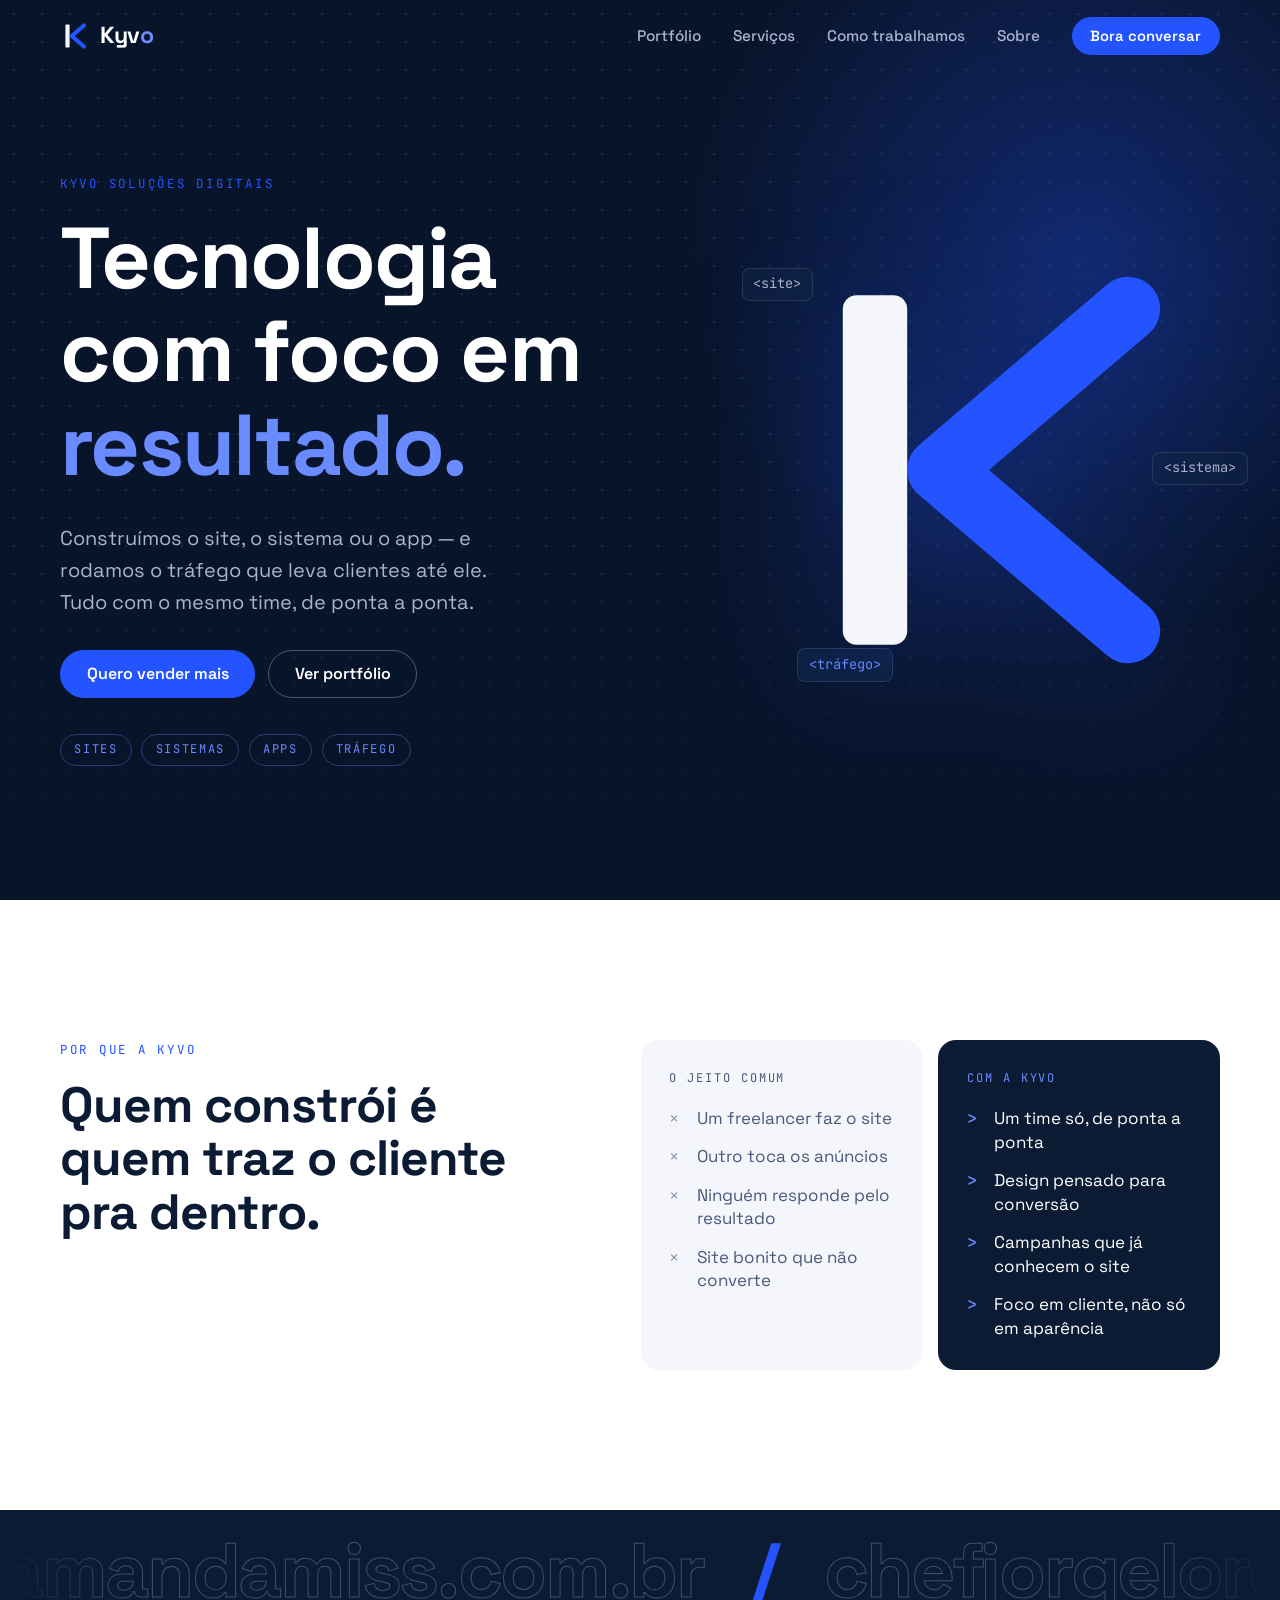
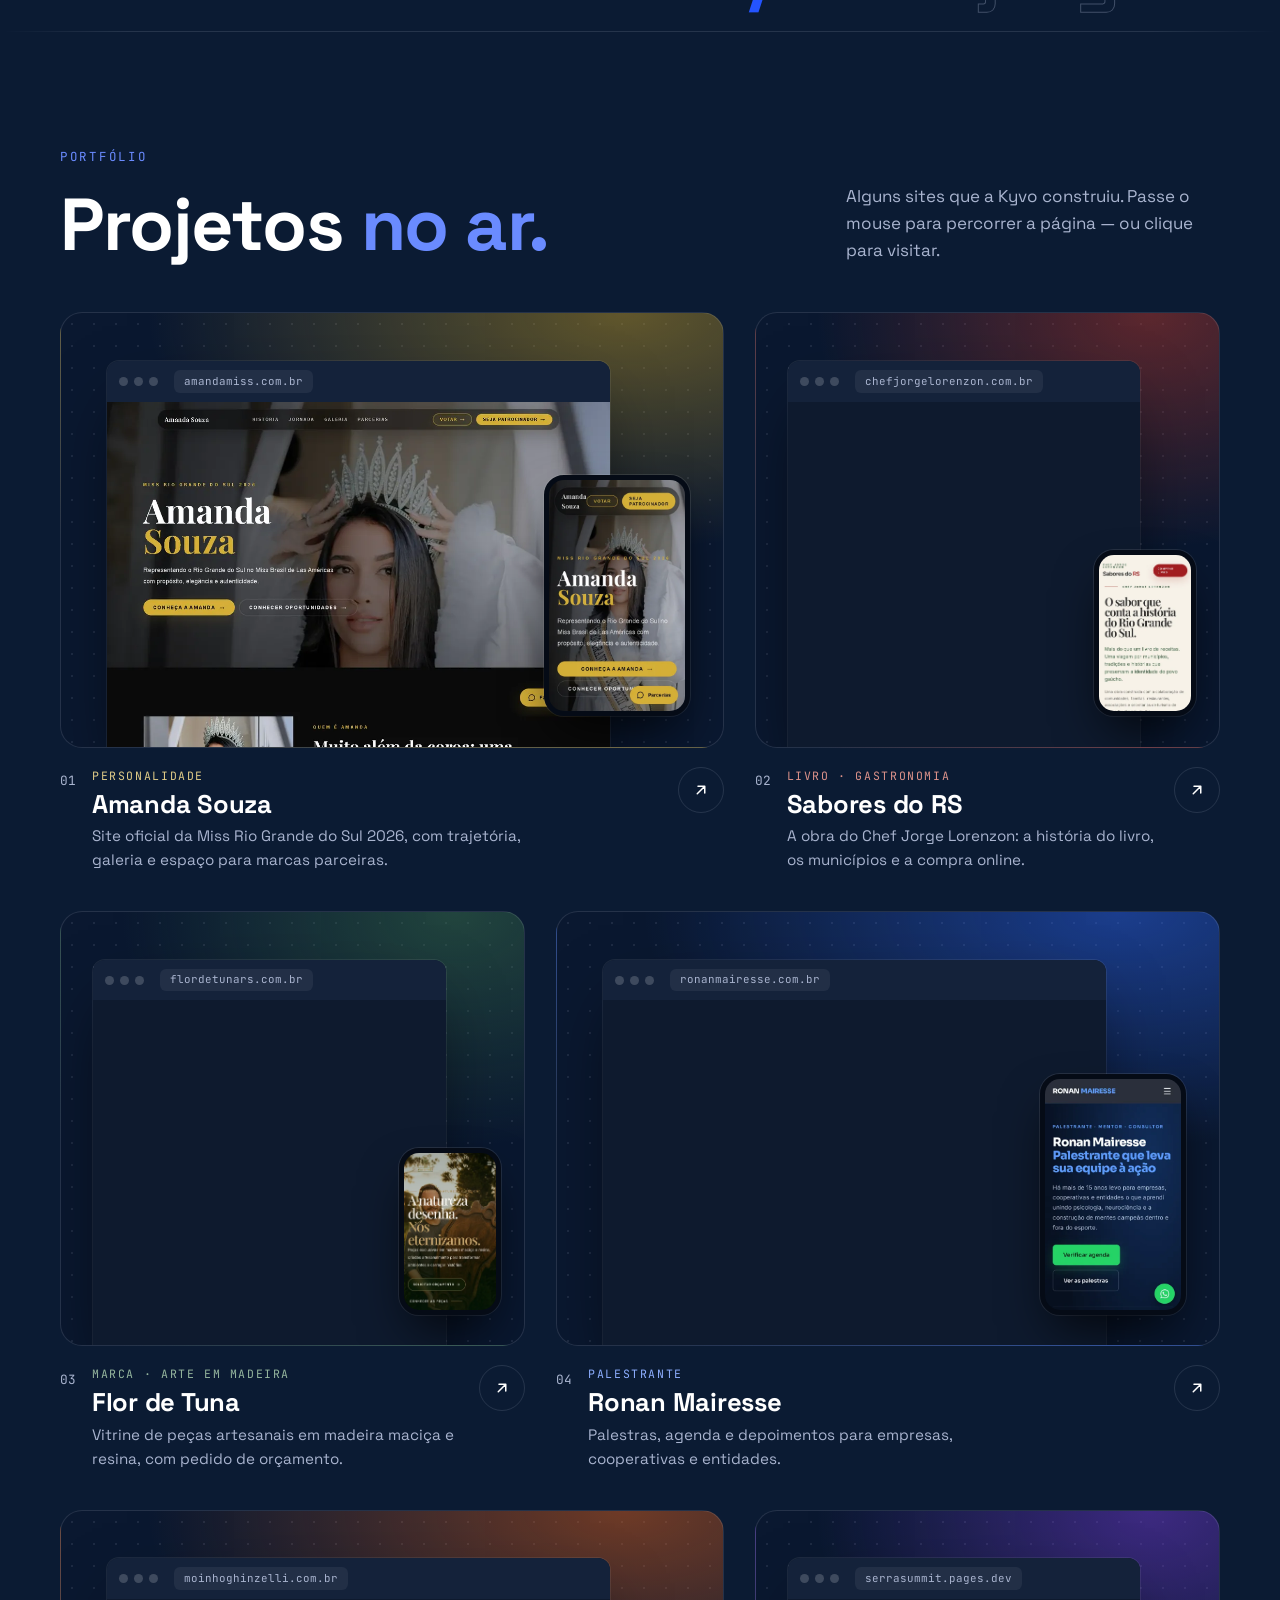
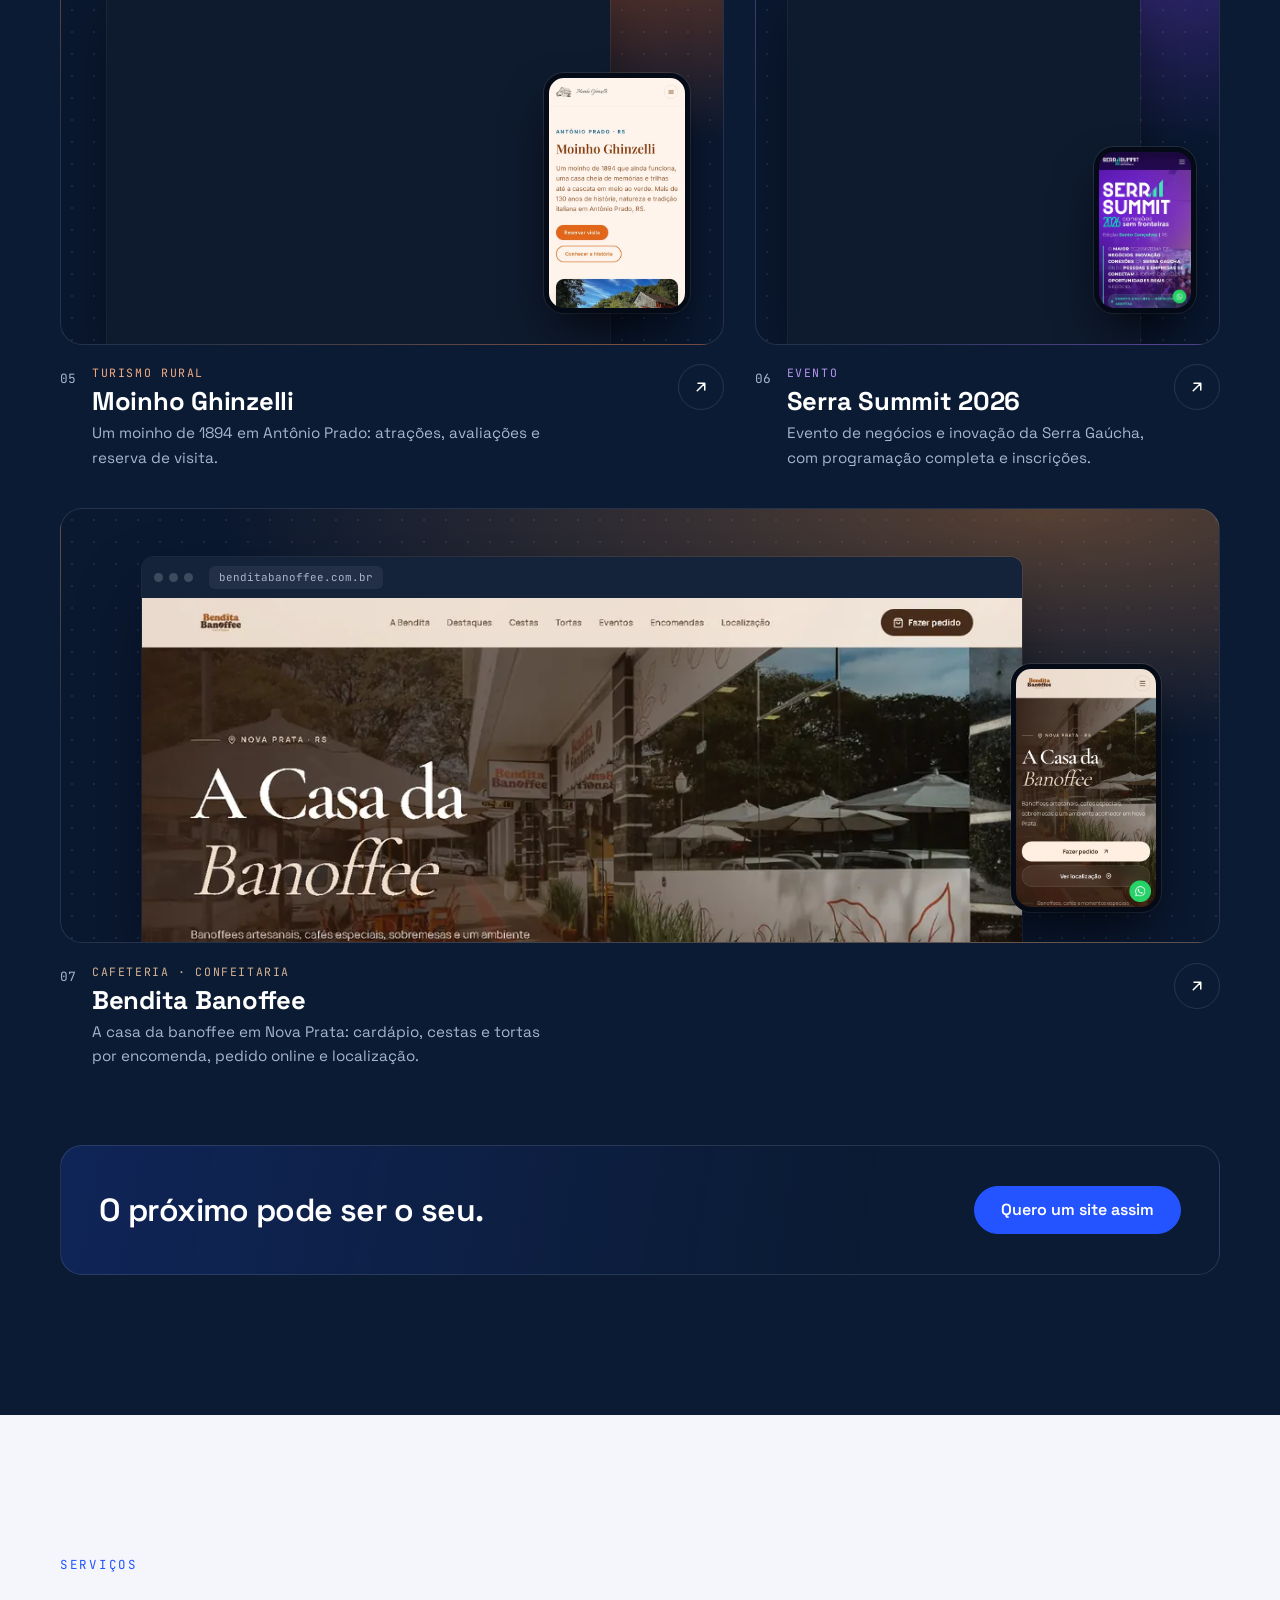
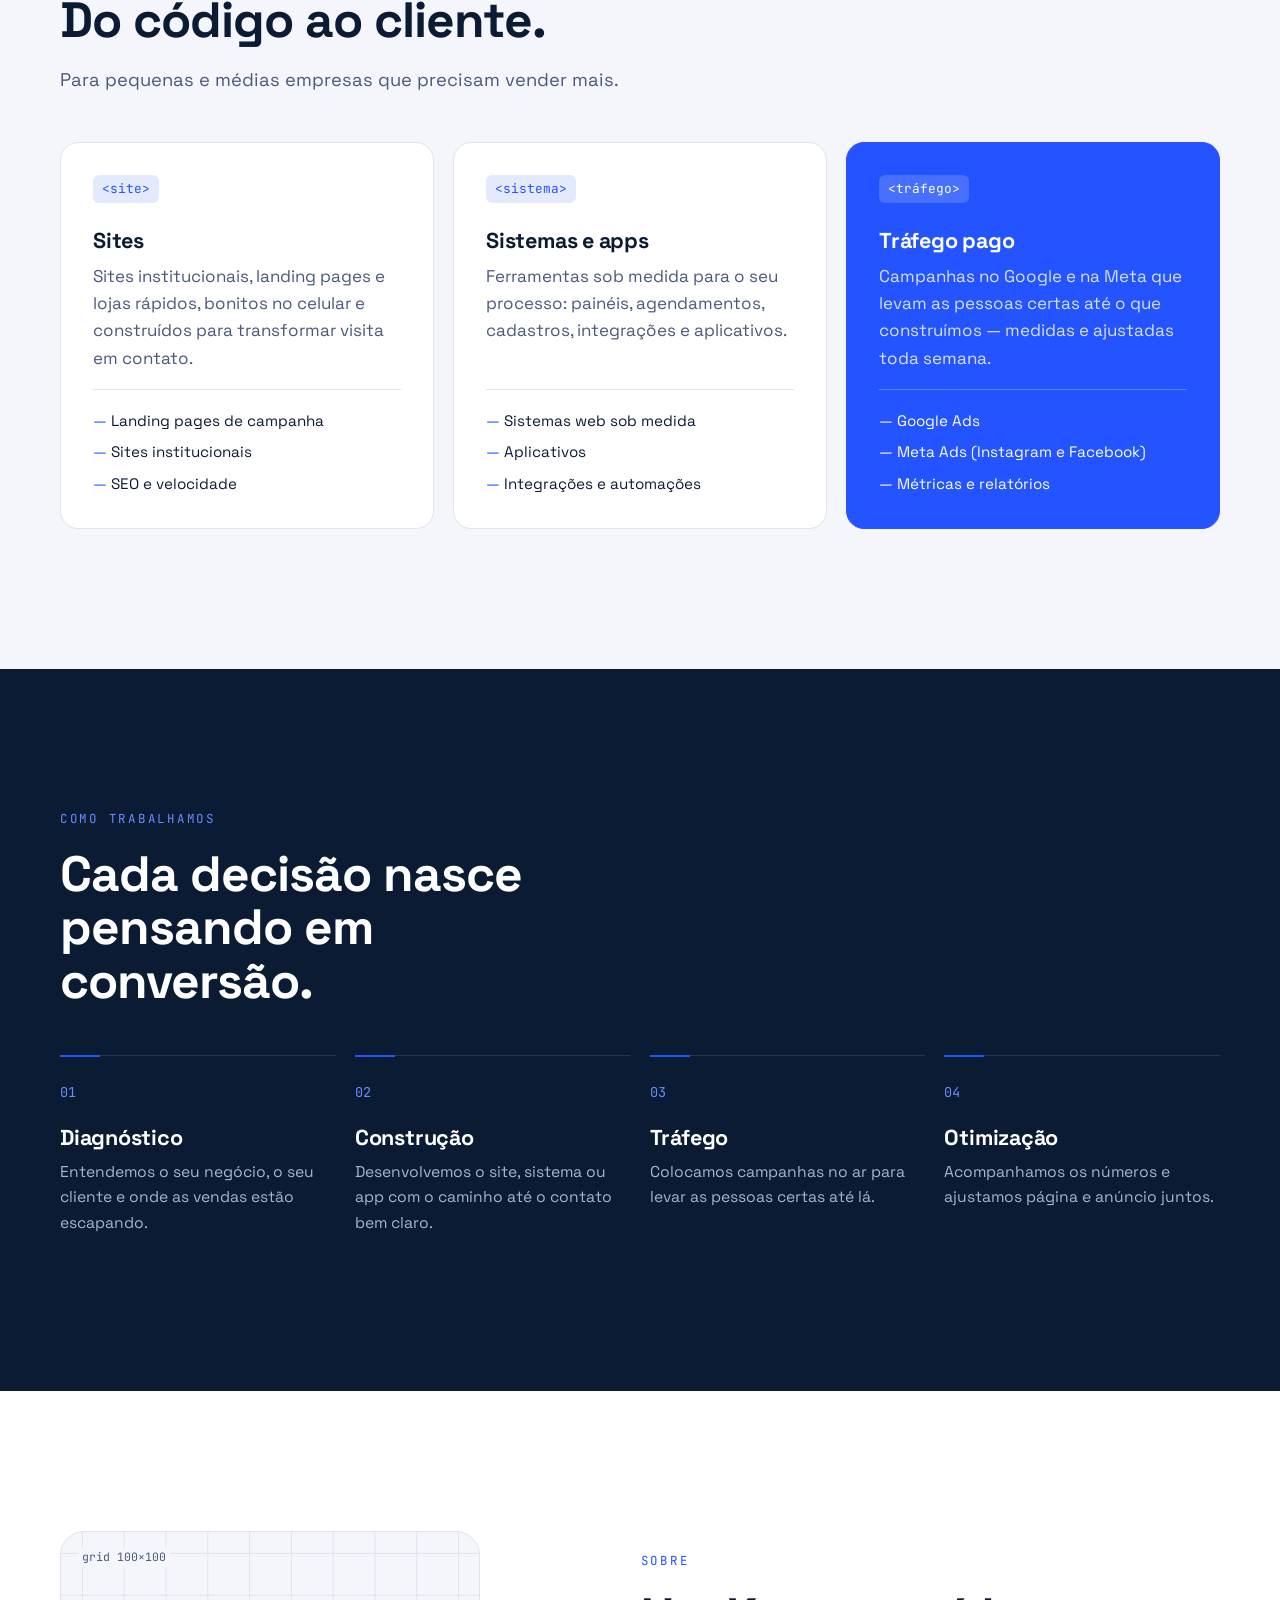
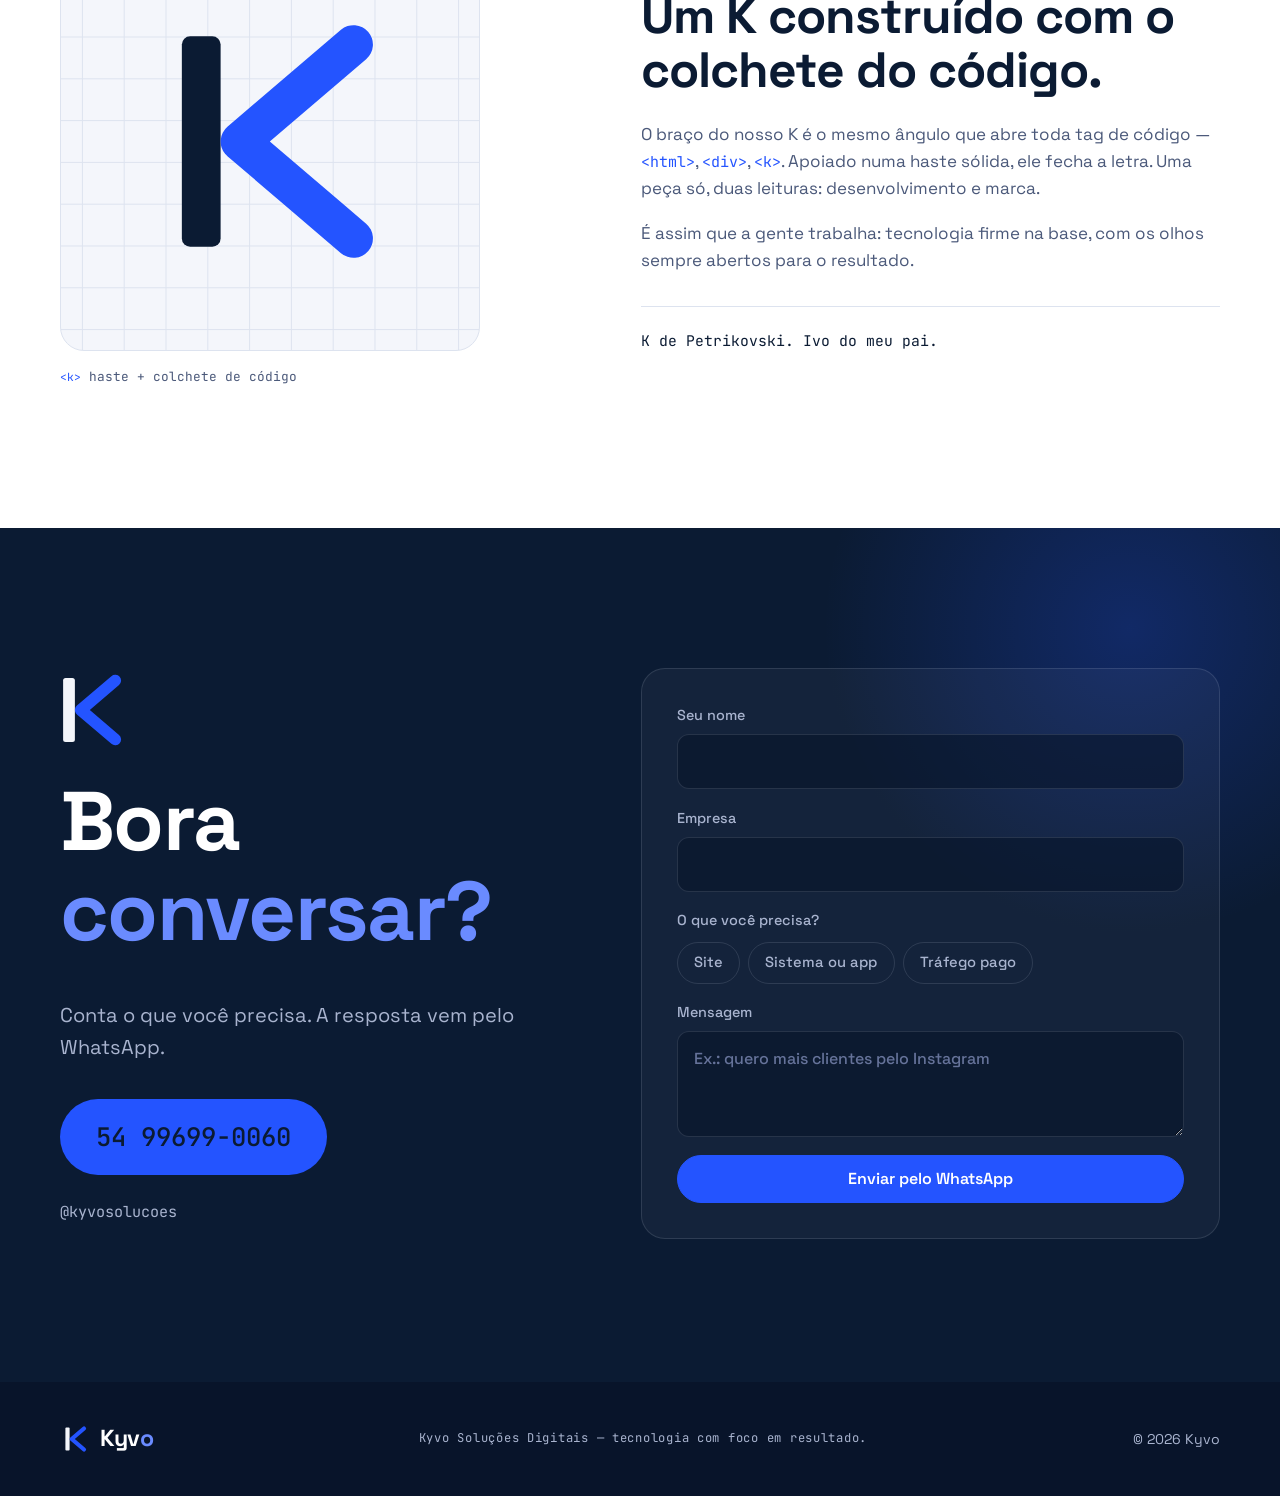
==== commit 1e450f59: "Portfólio: Bendita Banoffee Co-Authored-By: Claude Opus 5.5 <noreply@anthropic.com>" ====
--- a/site/index.html
+++ b/site/index.html
@@ -108,7 +108,7 @@
 
   <!-- PORTFÓLIO -->
   <section class="section section--dark portfolio" id="portfolio">
-    <div class="marquee" aria-hidden="true"><div class="marquee__track"><span>amandamiss.com.br</span><span>chefjorgelorenzon.com.br</span><span>flordetunars.com.br</span><span>ronanmairesse.com.br</span><span>moinhoghinzelli.com.br</span><span>serrasummit.pages.dev</span><span>amandamiss.com.br</span><span>chefjorgelorenzon.com.br</span><span>flordetunars.com.br</span><span>ronanmairesse.com.br</span><span>moinhoghinzelli.com.br</span><span>serrasummit.pages.dev</span></div></div>
+    <div class="marquee" aria-hidden="true"><div class="marquee__track"><span>amandamiss.com.br</span><span>chefjorgelorenzon.com.br</span><span>flordetunars.com.br</span><span>ronanmairesse.com.br</span><span>moinhoghinzelli.com.br</span><span>serrasummit.pages.dev</span><span>benditabanoffee.com.br</span><span>amandamiss.com.br</span><span>chefjorgelorenzon.com.br</span><span>flordetunars.com.br</span><span>ronanmairesse.com.br</span><span>moinhoghinzelli.com.br</span><span>serrasummit.pages.dev</span><span>benditabanoffee.com.br</span></div></div>
     <div class="wrap">
       <div class="portfolio__head">
         <div>
@@ -222,6 +222,24 @@
               <p class="work__cat">Evento</p>
               <h3>Serra Summit 2026</h3>
               <p class="work__desc">Evento de negócios e inovação da Serra Gaúcha, com programação completa e inscrições.</p>
+            </div>
+            <span class="work__go" aria-hidden="true"><svg viewBox="0 0 24 24"><path d="M7 17 17 7M8 7h9v9"/></svg></span>
+          </div>
+        </a>
+        <a class="work reveal" href="https://www.benditabanoffee.com.br/" target="_blank" rel="noopener" style="--tint:#B5733A">
+          <div class="work__stage">
+            <div class="browser">
+              <div class="browser__bar"><i></i><i></i><i></i><span>benditabanoffee.com.br</span></div>
+              <div class="browser__screen"><img src="assets/img/portfolio/bendita-desktop.webp" alt="Página inicial do site Bendita Banoffee" loading="lazy" decoding="async" width="960" height="3000"></div>
+            </div>
+            <div class="phone"><img src="assets/img/portfolio/bendita-mobile.webp" alt="" loading="lazy" decoding="async" width="390" height="664"></div>
+          </div>
+          <div class="work__meta">
+            <span class="work__n">07</span>
+            <div class="work__text">
+              <p class="work__cat">Cafeteria · Confeitaria</p>
+              <h3>Bendita Banoffee</h3>
+              <p class="work__desc">A casa da banoffee em Nova Prata: cardápio, cestas e tortas por encomenda, pedido online e localização.</p>
             </div>
             <span class="work__go" aria-hidden="true"><svg viewBox="0 0 24 24"><path d="M7 17 17 7M8 7h9v9"/></svg></span>
           </div>
--- a/site/css/style.css
+++ b/site/css/style.css
@@ -290,6 +290,7 @@
 .work { grid-column: span 6; display: flex; flex-direction: column; gap: 1.2rem; text-decoration: none; color: #fff; }
 .work:nth-child(4n+1), .work:nth-child(4n+4) { grid-column: span 7; }
 .work:nth-child(4n+2), .work:nth-child(4n+3) { grid-column: span 5; }
+.work:last-child:nth-child(odd) { grid-column: span 12; }
 
 .work__stage {
   --tint-soft: color-mix(in srgb, var(--tint) 45%, transparent);
@@ -406,7 +407,7 @@
   .code { font-size: .72rem; }
   .cards { grid-template-columns: 1fr; }
   .works { grid-template-columns: 1fr; }
-  .work, .work:nth-child(n) { grid-column: auto; }
+  .work, .work:nth-child(n), .work:last-child:nth-child(odd) { grid-column: auto; }
   .work__stage { height: clamp(260px, 62vw, 460px); }
   .steps { grid-template-columns: 1fr 1fr; row-gap: 2.4rem; }
   .concept__box { max-width: 340px; }
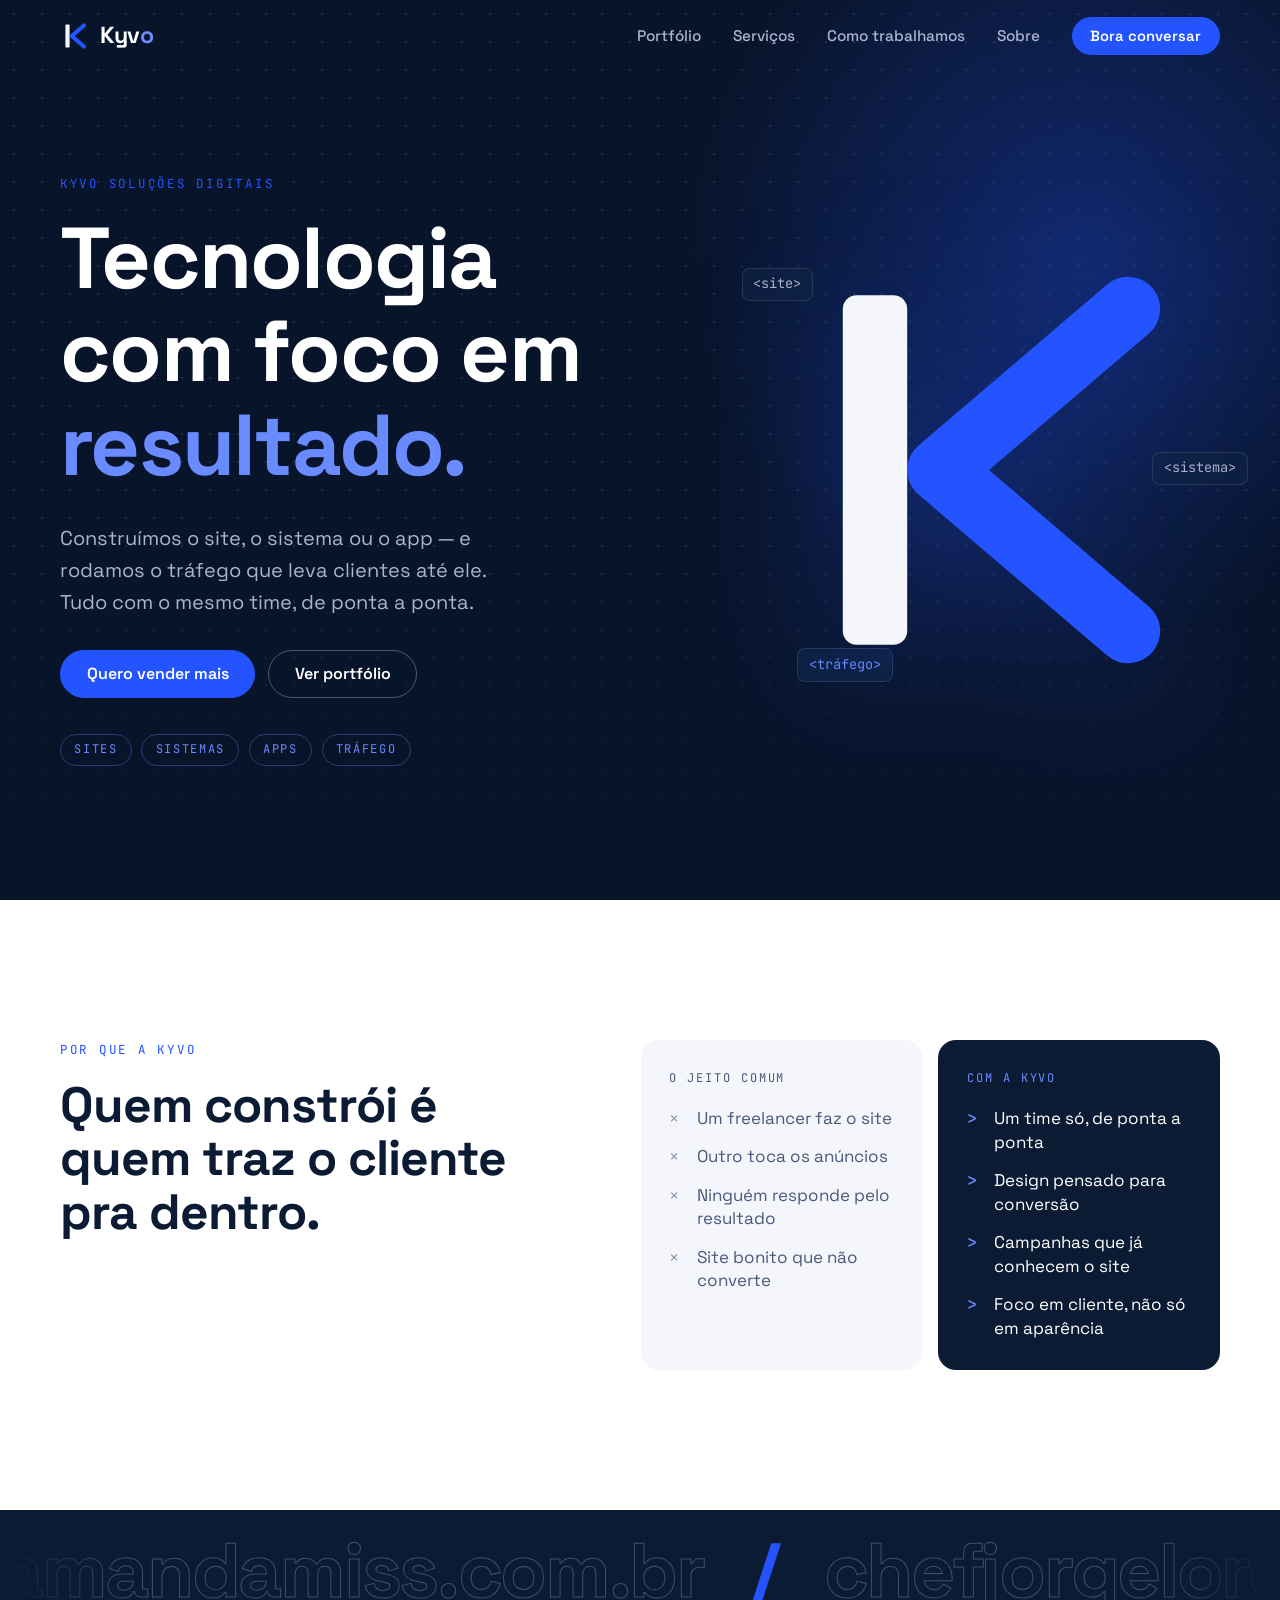
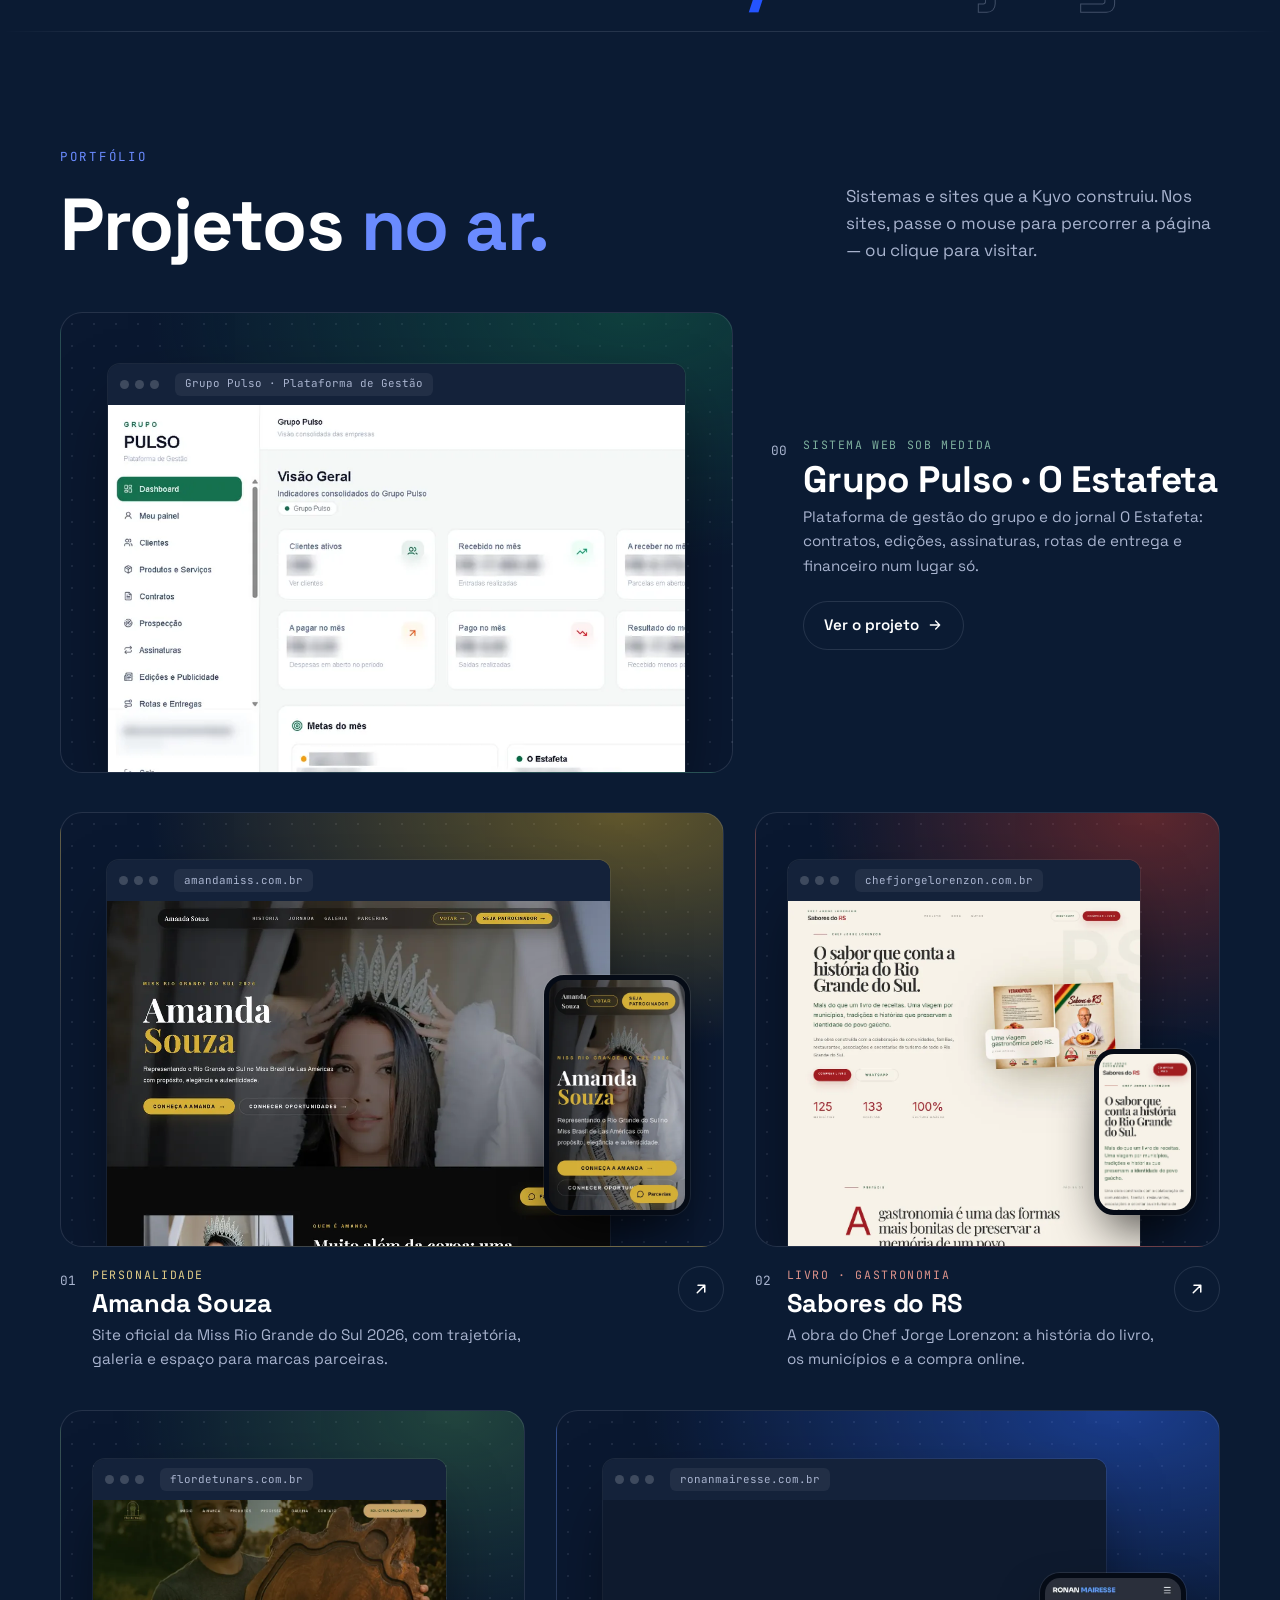
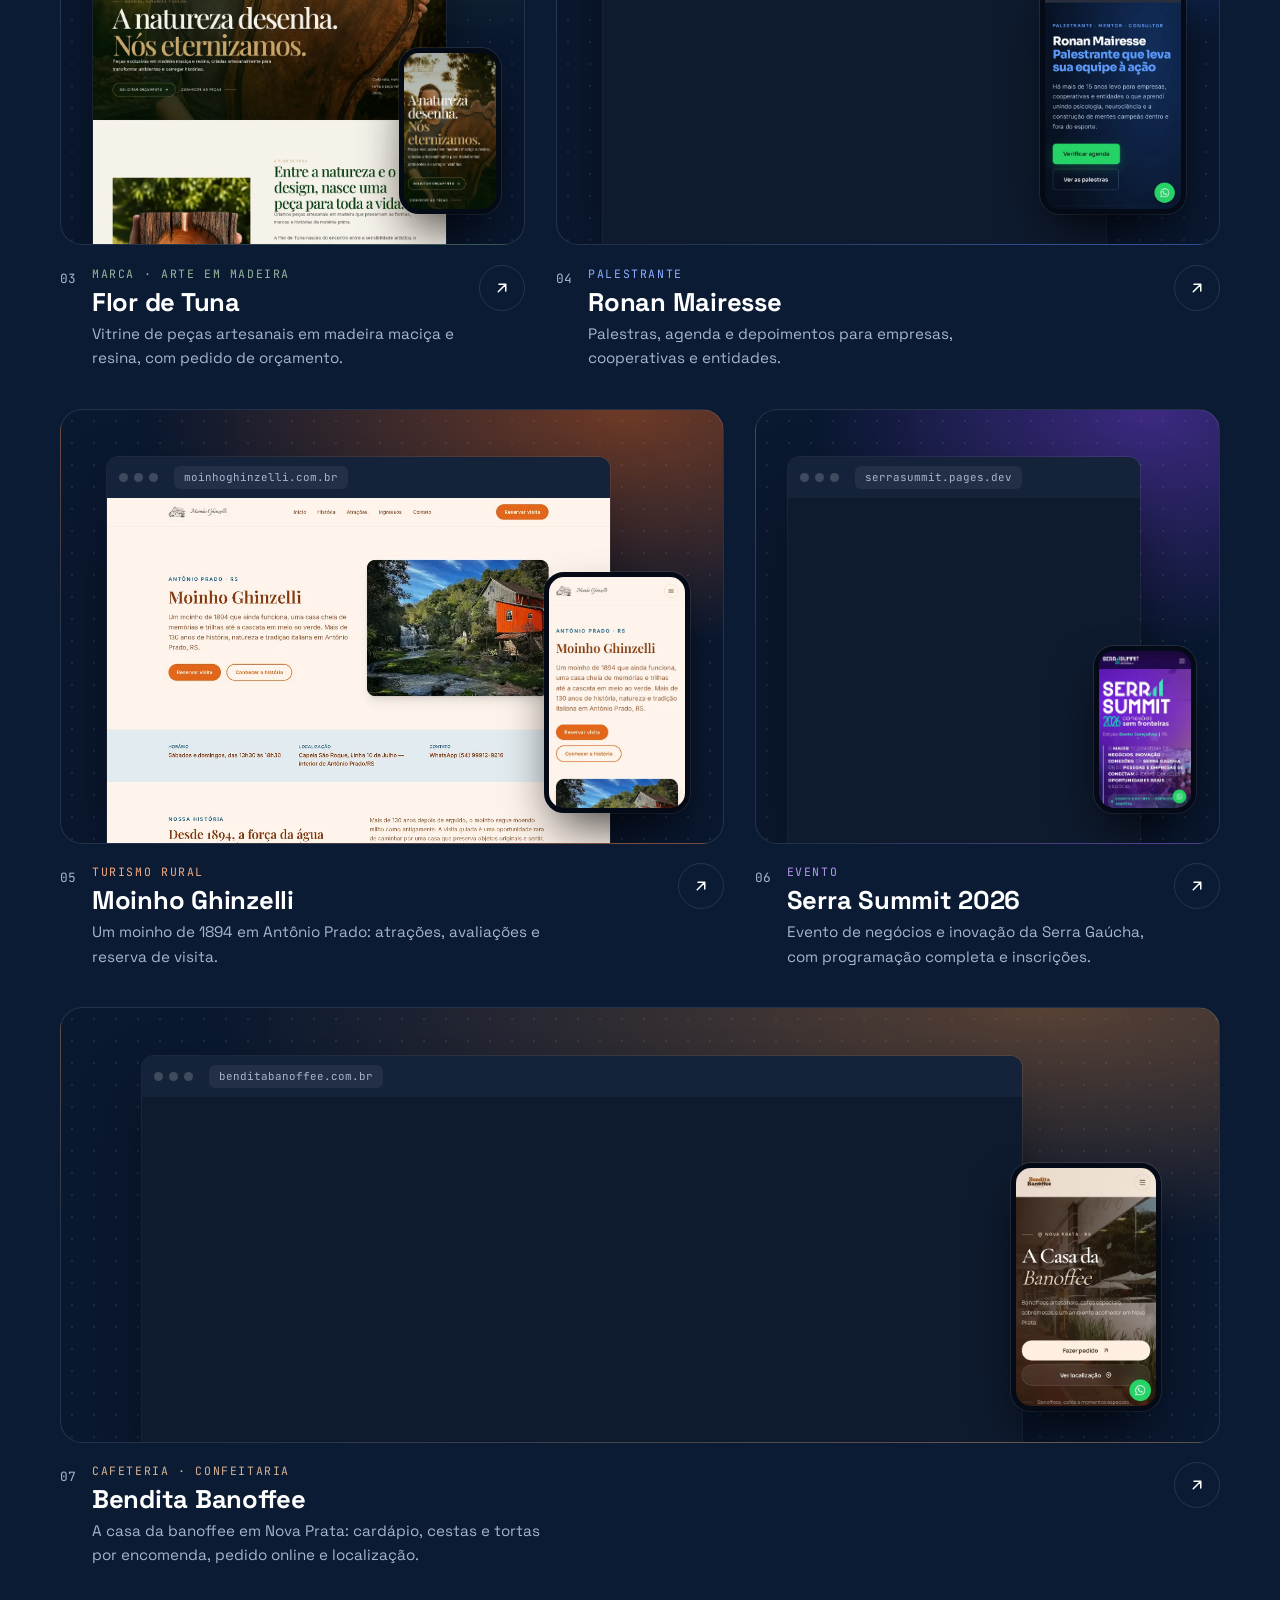
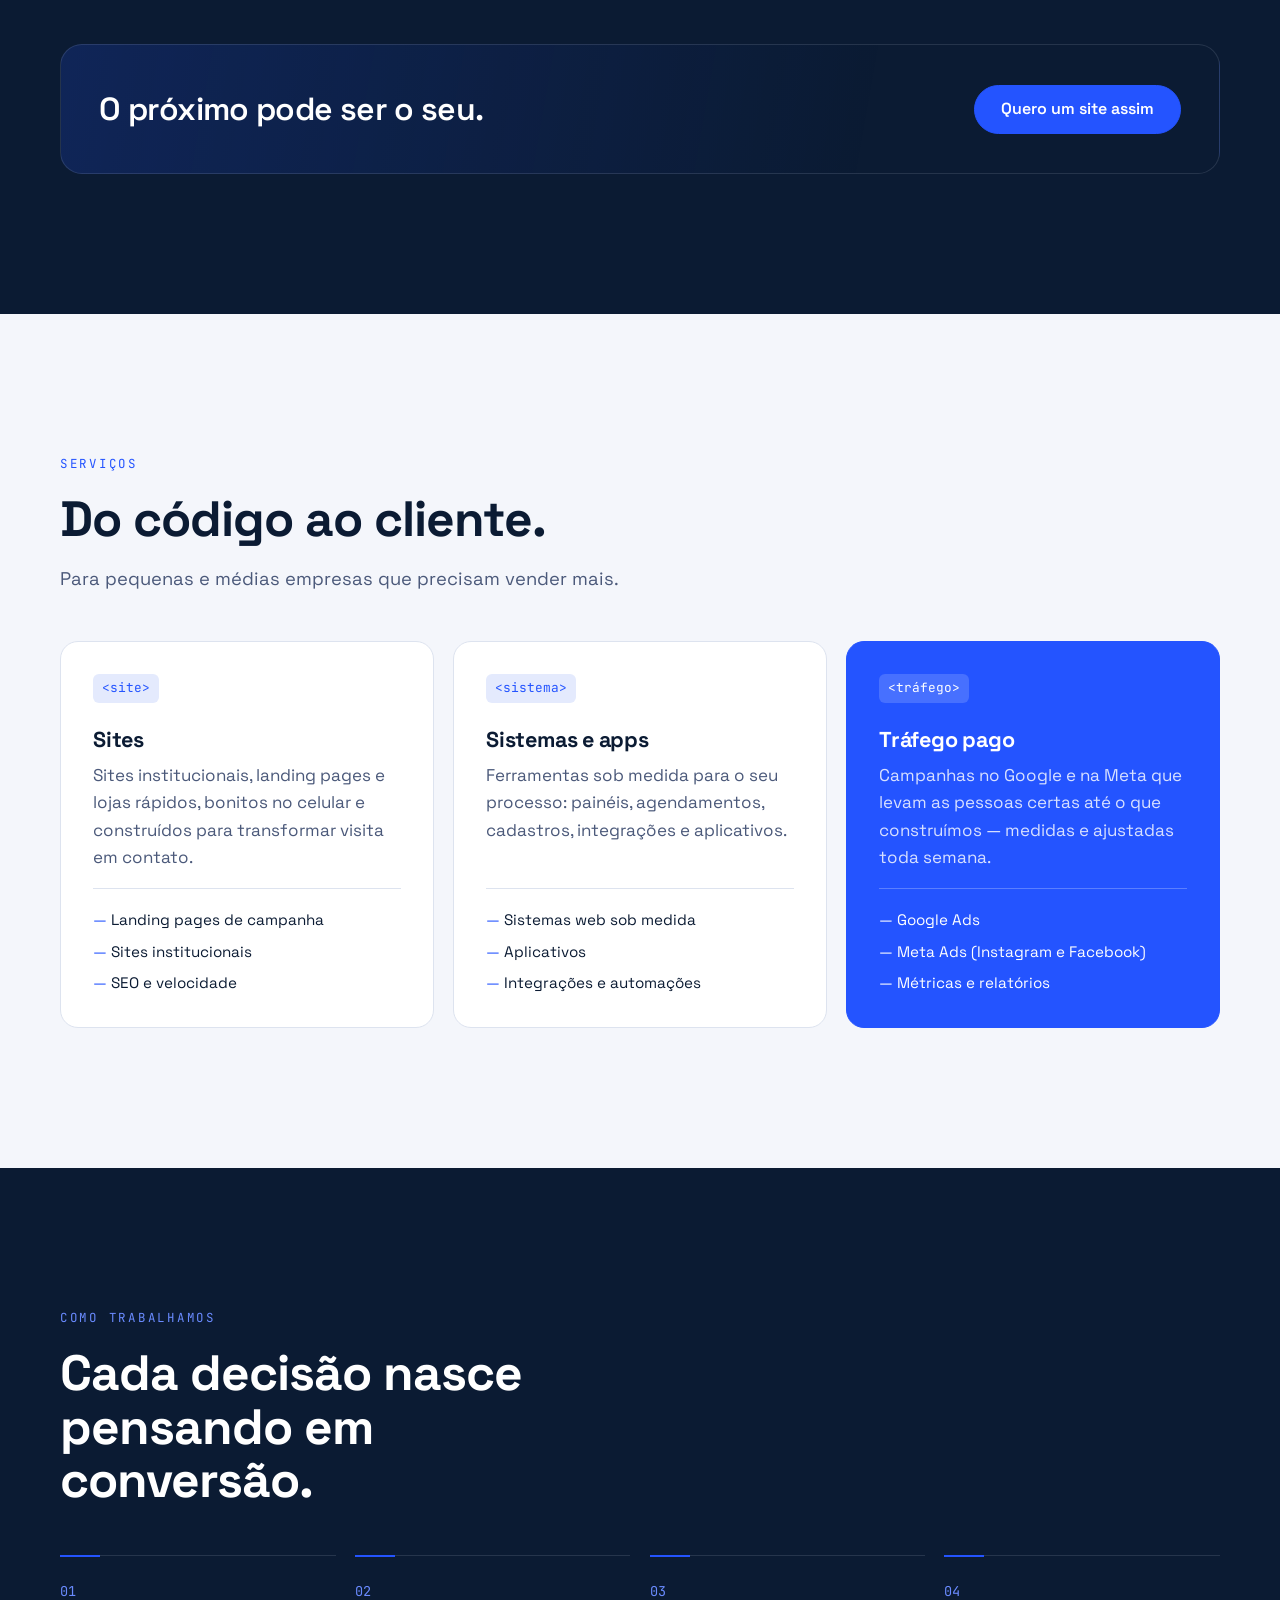
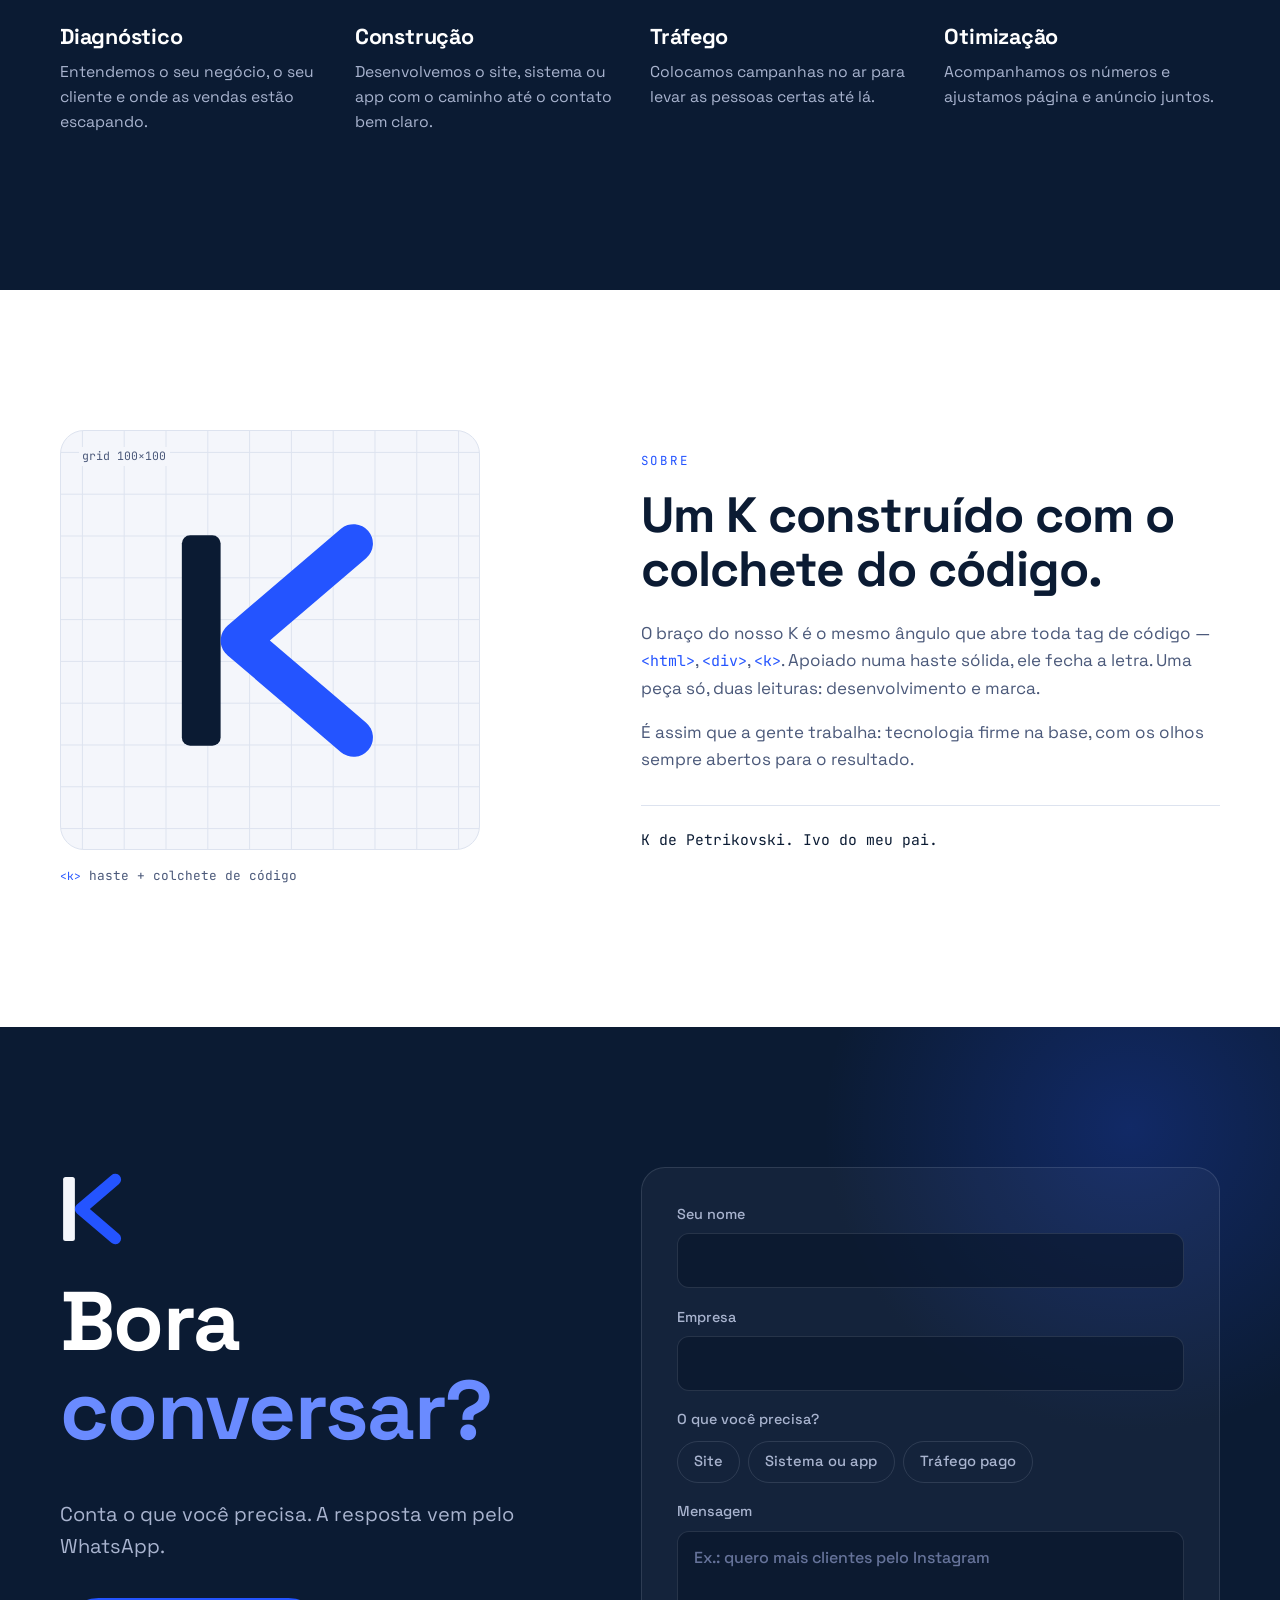
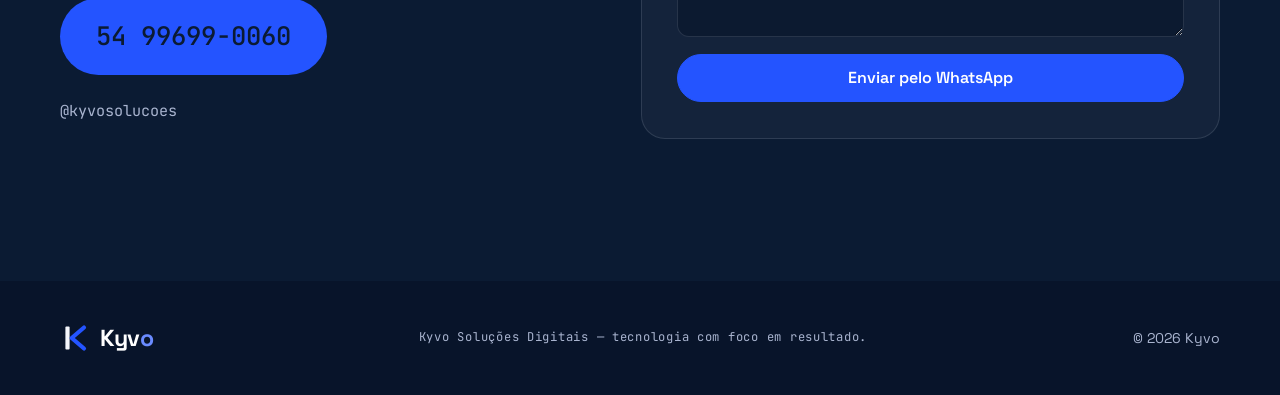
==== commit 4c0ee47a: "Portfólio: case do sistema Grupo Pulso · O Estafeta com prints reais borrados Co-Authored-By: Claude" ====
--- a/site/index.html
+++ b/site/index.html
@@ -115,8 +115,26 @@
           <p class="eyebrow">Portfólio</p>
           <h2 class="reveal">Projetos <em>no ar.</em></h2>
         </div>
-        <p class="portfolio__lead reveal">Alguns sites que a Kyvo construiu. Passe o mouse para percorrer a página — ou clique para visitar.</p>
-      </div>
+        <p class="portfolio__lead reveal">Sistemas e sites que a Kyvo construiu. Nos sites, passe o mouse para percorrer a página — ou clique para visitar.</p>
+      </div>
+      <button type="button" class="work work--feature reveal" data-case="case-pulso" aria-haspopup="dialog" style="--tint:#15704f">
+        <div class="work__stage">
+          <div class="browser">
+            <div class="browser__bar"><i></i><i></i><i></i><span>Grupo Pulso · Plataforma de Gestão</span></div>
+            <div class="browser__screen"><img src="assets/img/portfolio/pulso-desktop.webp" alt="Painel do sistema Grupo Pulso, com os dados borrados" loading="lazy" decoding="async"></div>
+          </div>
+        </div>
+        <div class="work__meta">
+          <span class="work__n">00</span>
+          <div class="work__text">
+            <p class="work__cat">Sistema web sob medida</p>
+            <h3>Grupo Pulso · O&nbsp;Estafeta</h3>
+            <p class="work__desc">Plataforma de gestão do grupo e do jornal O Estafeta: contratos, edições, assinaturas, rotas de entrega e financeiro num lugar só.</p>
+            <span class="work__more">Ver o projeto <svg viewBox="0 0 24 24" aria-hidden="true"><path d="M5 12h14M13 6l6 6-6 6"/></svg></span>
+          </div>
+        </div>
+      </button>
+
       <div class="works">
         <a class="work reveal" href="https://www.amandamiss.com.br/" target="_blank" rel="noopener" style="--tint:#C9A227">
           <div class="work__stage">
@@ -378,6 +396,86 @@
   </div>
 </footer>
 
+<dialog class="case" id="case-pulso" aria-labelledby="case-pulso-title">
+  <div class="case__panel" style="--tint:#15704f">
+    <button type="button" class="case__close" data-close aria-label="Fechar">
+      <svg viewBox="0 0 24 24" aria-hidden="true"><path d="M6 6l12 12M18 6 6 18"/></svg>
+    </button>
+
+    <header class="case__head">
+      <p class="eyebrow">Sistema web sob medida</p>
+      <h2 id="case-pulso-title">Grupo Pulso · O&nbsp;Estafeta</h2>
+      <p class="case__lead">A plataforma de gestão do Grupo Pulso, que reúne as empresas do grupo e o jornal O&nbsp;Estafeta. Do contrato de anúncio à entrega do jornal na casa do assinante, tudo acontece num lugar só.</p>
+      <dl class="case__facts">
+        <div><dt>Cliente</dt><dd>Grupo Pulso</dd></div>
+        <div><dt>Tipo</dt><dd>Sistema web interno</dd></div>
+        <div><dt>Acesso</dt><dd>Login com permissões por módulo</dd></div>
+        <div><dt>Tecnologia</dt><dd>Next.js · React · Supabase</dd></div>
+      </dl>
+    </header>
+
+    <figure class="case__hero">
+      <div class="browser">
+        <div class="browser__bar"><i></i><i></i><i></i><span>Grupo Pulso · Plataforma de Gestão</span></div>
+        <div class="case__shot"><img src="assets/img/portfolio/pulso-desktop.webp" alt="Painel geral do sistema, com indicadores do mês e metas por empresa" loading="lazy" decoding="async"></div>
+      </div>
+      <figcaption>Painel geral: indicadores do mês, metas e visão por empresa.</figcaption>
+    </figure>
+
+    <section class="case__block">
+      <h3>O que o sistema faz</h3>
+      <div class="case__mods">
+        <article>
+          <span>01</span>
+          <h4>Comercial</h4>
+          <p>Clientes, produtos e contratos com renovação e recibo. Prospecção com listas e acompanhamento por vendedor.</p>
+        </article>
+        <article>
+          <span>02</span>
+          <h4>Jornal</h4>
+          <p>Cada edição do O&nbsp;Estafeta com as vendas de publicidade, o espelho das páginas e o relatório da edição.</p>
+        </article>
+        <article>
+          <span>03</span>
+          <h4>Assinaturas e entregas</h4>
+          <p>Assinantes organizados em rotas, cada uma com seu entregador, e a lista da rota pronta para imprimir.</p>
+        </article>
+        <article>
+          <span>04</span>
+          <h4>Financeiro</h4>
+          <p>Contas a pagar e a receber, recebimentos, fluxo de caixa, notas fiscais, centros de custo e sócios.</p>
+        </article>
+        <article>
+          <span>05</span>
+          <h4>Equipe e metas</h4>
+          <p>Comissões dos vendedores, metas mensais e anuais por empresa e um painel individual para cada pessoa.</p>
+        </article>
+        <article>
+          <span>06</span>
+          <h4>Várias empresas, um sistema</h4>
+          <p>Visão consolidada ou por empresa, permissões por módulo e auditoria de quem fez o quê.</p>
+        </article>
+      </div>
+    </section>
+
+    <section class="case__block">
+      <h3>Algumas telas</h3>
+      <div class="case__gallery">
+        <figure><img src="assets/img/portfolio/pulso-rotas.webp" alt="Tela de rotas e entregas" loading="lazy" decoding="async"><figcaption>Rotas e entregas</figcaption></figure>
+        <figure><img src="assets/img/portfolio/pulso-edicoes.webp" alt="Tela de edições e publicidade" loading="lazy" decoding="async"><figcaption>Edições e publicidade</figcaption></figure>
+        <figure><img src="assets/img/portfolio/pulso-assinaturas.webp" alt="Tela de assinaturas" loading="lazy" decoding="async"><figcaption>Assinaturas</figcaption></figure>
+        <figure><img src="assets/img/portfolio/pulso-financeiro.webp" alt="Tela do financeiro" loading="lazy" decoding="async"><figcaption>Financeiro</figcaption></figure>
+      </div>
+      <p class="case__note">Sistema interno, com acesso restrito. Nomes e valores foram borrados para preservar os dados do cliente.</p>
+    </section>
+
+    <footer class="case__cta">
+      <p>Precisa de um sistema do jeito da sua empresa?</p>
+      <a href="#contato" class="btn" data-close>Quero um sistema assim</a>
+    </footer>
+  </div>
+</dialog>
+
 <div class="cursor" aria-hidden="true">Visitar ↗</div>
 
 <script src="js/main.js"></script>
--- a/site/css/style.css
+++ b/site/css/style.css
@@ -355,7 +355,7 @@
 /* No toque, a página rola sozinha quando o card aparece */
 @keyframes pan { from, 15% { object-position: 50% 0%; } to { object-position: 50% 100%; } }
 @media (hover: none) {
-  .work.is-in .browser__screen img { animation: pan 9s 1s cubic-bezier(.45,.05,.4,1) infinite alternate; }
+  .work:not(.work--feature).is-in .browser__screen img { animation: pan 9s 1s cubic-bezier(.45,.05,.4,1) infinite alternate; }
 }
 
 .portfolio__cta {
@@ -365,6 +365,89 @@
   background: linear-gradient(100deg, rgba(36, 84, 255, .18), transparent 70%);
 }
 .portfolio__cta p { margin: 0; font-size: clamp(1.4rem, 3vw, 2rem); font-weight: 600; letter-spacing: -.02em; }
+
+/* Projeto em destaque que abre um case (em vez de um link) */
+.work--feature {
+  display: grid; grid-template-columns: 1.5fr 1fr; gap: clamp(1.4rem, 3vw, 2.6rem); align-items: center;
+  width: 100%; margin: 0 0 clamp(2rem, 3vw, 2.6rem); padding: 0;
+  background: none; border: 0; text-align: left; font: inherit; cursor: pointer;
+}
+.work--feature .work__stage { height: clamp(300px, 36vw, 500px); }
+.work--feature .browser { right: 7%; }
+.work--feature .work__meta { grid-template-columns: auto 1fr; }
+.work--feature .browser__screen img, .work--feature:hover .browser__screen img, .work--feature:focus-visible .browser__screen img { object-position: 0 0; }
+.work--feature h3 { font-size: clamp(1.6rem, 3vw, 2.3rem); }
+.work__more {
+  display: inline-flex; align-items: center; gap: .5rem; margin-top: 1.4rem;
+  font-weight: 600; font-size: .95rem; color: #fff;
+  padding: .75em 1.3em; border-radius: 999px; border: 1px solid var(--line-dark);
+  transition: background .3s, border-color .3s;
+}
+.work__more svg { width: 16px; height: 16px; fill: none; stroke: currentColor; stroke-width: 2; stroke-linecap: round; stroke-linejoin: round; transition: transform .3s; }
+.work--feature:hover .work__more, .work--feature:focus-visible .work__more { background: var(--tint); border-color: var(--tint); }
+.work--feature:hover .work__more svg { transform: translateX(4px); }
+
+/* Janela do case */
+.case {
+  width: min(100% - 24px, 1080px); max-width: none; max-height: calc(100% - 24px);
+  margin: auto; padding: 0; border: 0; border-radius: 24px;
+  background: var(--ink); color: #fff;
+  box-shadow: 0 40px 120px -20px rgba(0,0,0,.8), 0 0 0 1px var(--line-dark);
+  overscroll-behavior: contain;
+}
+.case::backdrop { background: rgba(4, 10, 22, .72); backdrop-filter: blur(6px); }
+.case[open] { animation: case-in .45s cubic-bezier(.2,.7,.2,1); }
+.case[open]::backdrop { animation: fade-in .3s ease; }
+@keyframes case-in { from { opacity: 0; transform: translateY(24px) scale(.98); } }
+@keyframes fade-in { from { opacity: 0; } }
+body.has-case { overflow: hidden; }
+
+.case__panel {
+  position: relative; padding: clamp(1.4rem, 4vw, 3.2rem);
+  background: radial-gradient(80% 50% at 100% 0%, color-mix(in srgb, var(--tint) 35%, transparent), transparent 70%);
+}
+.case__close {
+  position: sticky; top: 0; float: right; z-index: 2; margin: -.4rem -.4rem 0 1rem;
+  width: 44px; height: 44px; border-radius: 50%; display: grid; place-items: center;
+  background: rgba(11, 27, 51, .85); border: 1px solid var(--line-dark); color: #fff; cursor: pointer;
+  backdrop-filter: blur(8px); transition: background .2s, transform .2s;
+}
+.case__close:hover { background: var(--accent); transform: rotate(90deg); }
+.case__close svg { width: 18px; height: 18px; fill: none; stroke: currentColor; stroke-width: 2; stroke-linecap: round; }
+
+.case__head .eyebrow { color: color-mix(in srgb, var(--tint) 45%, white); }
+.case__head h2 { font-size: clamp(2rem, 5vw, 3.4rem); max-width: none; margin-bottom: .6rem; }
+.case__lead { color: var(--muted-dark); font-size: clamp(1rem, 1.6vw, 1.15rem); max-width: 60ch; }
+.case__facts { display: grid; grid-template-columns: repeat(4, 1fr); gap: 1px; margin: 2rem 0 0; background: var(--line-dark); border: 1px solid var(--line-dark); border-radius: 14px; overflow: hidden; }
+.case__facts div { background: var(--ink); padding: .9rem 1rem; }
+.case__facts dt { font-family: var(--mono); font-size: .68rem; letter-spacing: .14em; text-transform: uppercase; color: var(--muted-dark); margin-bottom: .3rem; }
+.case__facts dd { margin: 0; font-weight: 600; font-size: .95rem; }
+
+.case__hero { margin: clamp(2rem, 4vw, 3rem) 0 0; }
+.case .case__hero .browser { position: relative; inset: auto; border-radius: 12px; }
+.case__shot { max-height: 560px; overflow: auto; scrollbar-width: thin; }
+.case__shot img { width: 100%; height: auto; }
+.case figcaption { font-family: var(--mono); font-size: .75rem; color: var(--muted-dark); margin-top: .7rem; }
+
+.case__block { margin-top: clamp(2.4rem, 5vw, 3.6rem); }
+.case__block h3 { font-size: clamp(1.4rem, 2.6vw, 1.9rem); margin-bottom: 1.2rem; }
+.case__mods { display: grid; grid-template-columns: repeat(3, 1fr); gap: .8rem; }
+.case__mods article { border: 1px solid var(--line-dark); border-radius: 16px; padding: 1.2rem 1.2rem 1.3rem; background: rgba(255,255,255,.02); }
+.case__mods span { font-family: var(--mono); font-size: .75rem; color: color-mix(in srgb, var(--tint) 45%, white); }
+.case__mods h4 { font-size: 1.1rem; margin: .5rem 0 .4rem; }
+.case__mods p { color: var(--muted-dark); font-size: .92rem; margin: 0; }
+
+.case__gallery { display: grid; grid-template-columns: 1fr 1fr; gap: 1rem; }
+.case__gallery figure { margin: 0; }
+.case__gallery img { width: 100%; height: auto; aspect-ratio: 1100 / 493; object-fit: cover; object-position: 0 0; border-radius: 10px; border: 1px solid var(--line-dark); box-shadow: 0 20px 40px -20px rgba(0,0,0,.7); }
+.case__note { font-family: var(--mono); font-size: .72rem; color: #7F8BA8; margin: 1.2rem 0 0; }
+
+.case__cta {
+  margin-top: clamp(2.4rem, 5vw, 3.6rem); padding: clamp(1.2rem, 3vw, 1.8rem);
+  display: flex; align-items: center; justify-content: space-between; gap: 1rem; flex-wrap: wrap;
+  border-radius: 18px; background: linear-gradient(100deg, rgba(36, 84, 255, .22), transparent 80%); border: 1px solid var(--line-dark);
+}
+.case__cta p { margin: 0; font-size: clamp(1.1rem, 2.2vw, 1.4rem); font-weight: 600; }
 
 /* Bolinha "Visitar" sobre os projetos */
 .cursor {
@@ -398,6 +481,7 @@
   .marquee__track { animation: none; }
   .browser__screen img, .phone img { transition: none; animation: none !important; }
   .cursor { display: none; }
+  .case[open], .case[open]::backdrop { animation: none; }
 }
 
 /* Responsivo */
@@ -407,6 +491,9 @@
   .code { font-size: .72rem; }
   .cards { grid-template-columns: 1fr; }
   .works { grid-template-columns: 1fr; }
+  .work--feature { grid-template-columns: 1fr; }
+  .case__mods { grid-template-columns: 1fr 1fr; }
+  .case__facts { grid-template-columns: 1fr 1fr; }
   .work, .work:nth-child(n), .work:last-child:nth-child(odd) { grid-column: auto; }
   .work__stage { height: clamp(260px, 62vw, 460px); }
   .steps { grid-template-columns: 1fr 1fr; row-gap: 2.4rem; }
@@ -443,6 +530,10 @@
   .phone { width: 23%; right: 4%; bottom: 5%; border-width: 3px; border-radius: 12px; }
   .work__go { display: none; }
   .work__meta { grid-template-columns: auto 1fr; }
+  .work--feature .browser { right: 5%; }
+  .case { width: 100%; max-height: 100%; height: 100%; border-radius: 0; }
+  .case__mods, .case__gallery { grid-template-columns: 1fr; }
+  .case__shot { max-height: 60vh; }
   .steps { grid-template-columns: 1fr; }
   .footer__in { flex-direction: column; align-items: flex-start; }
 }
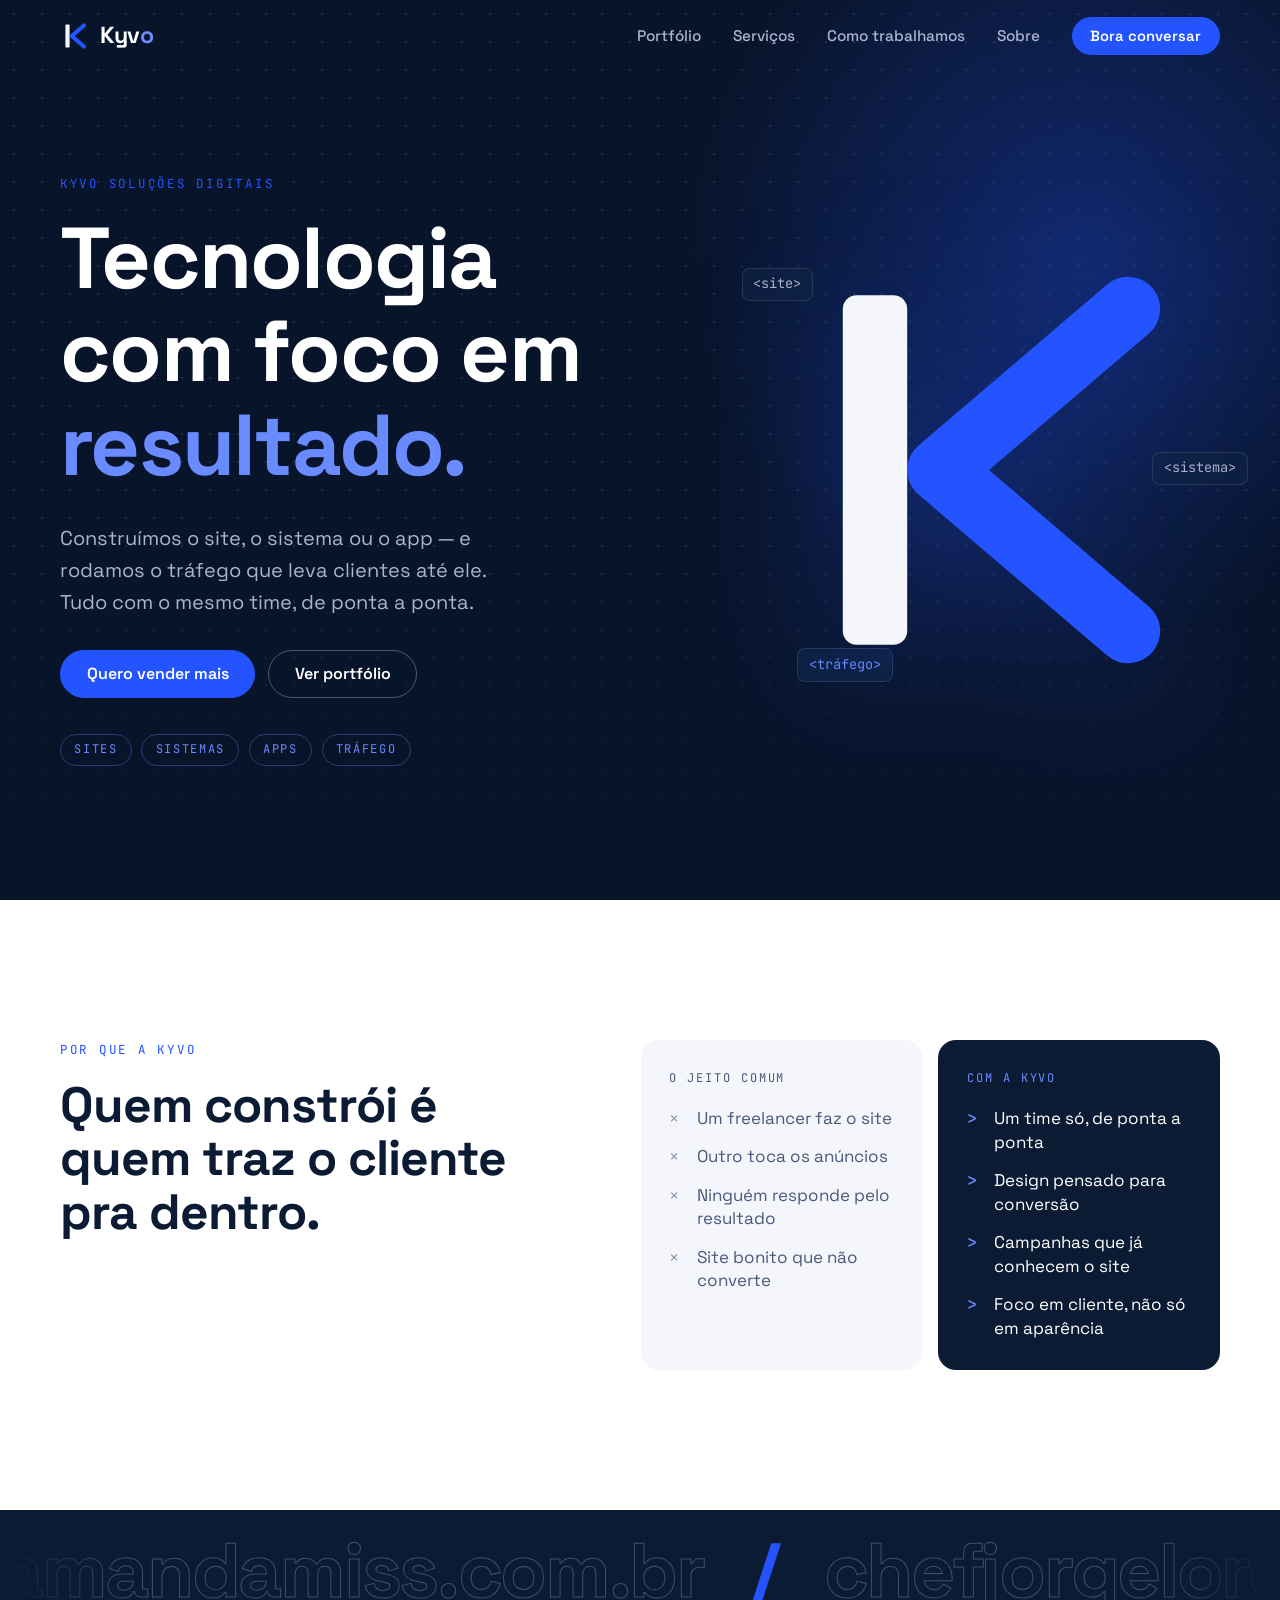
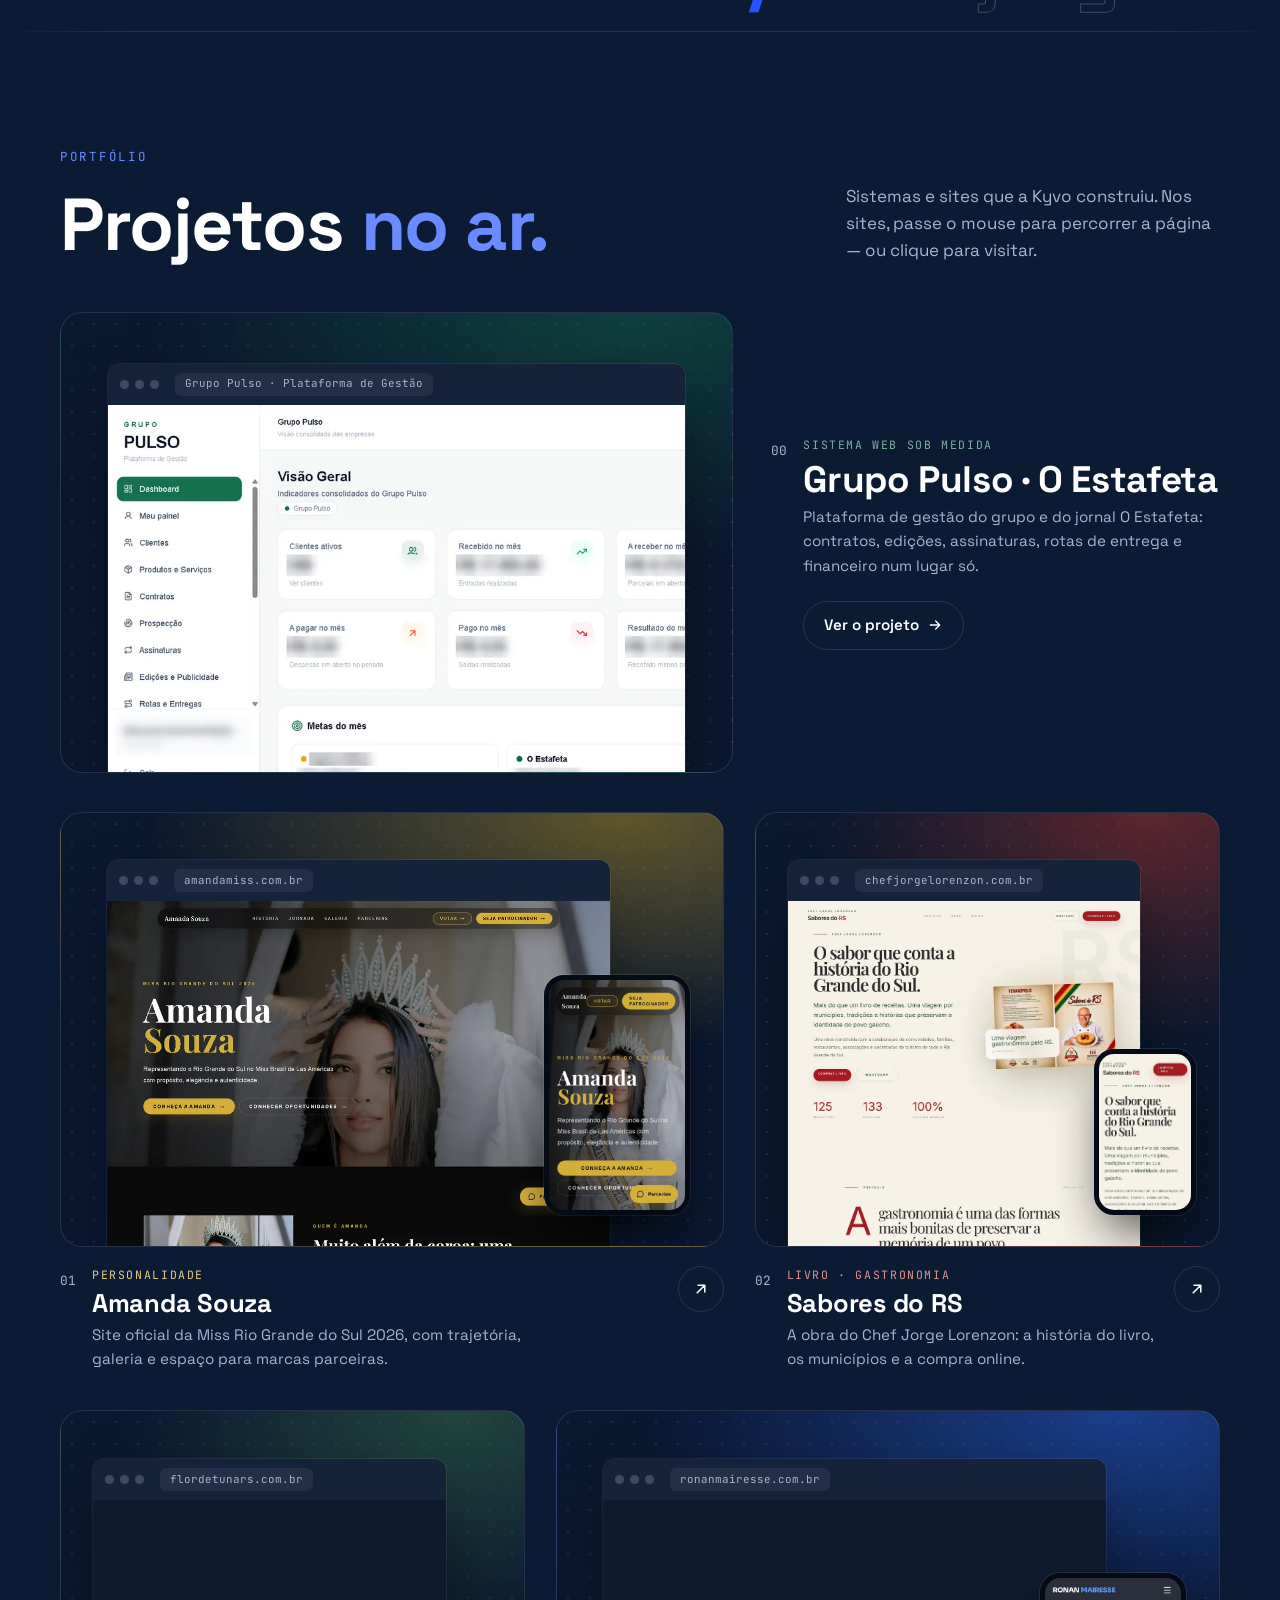
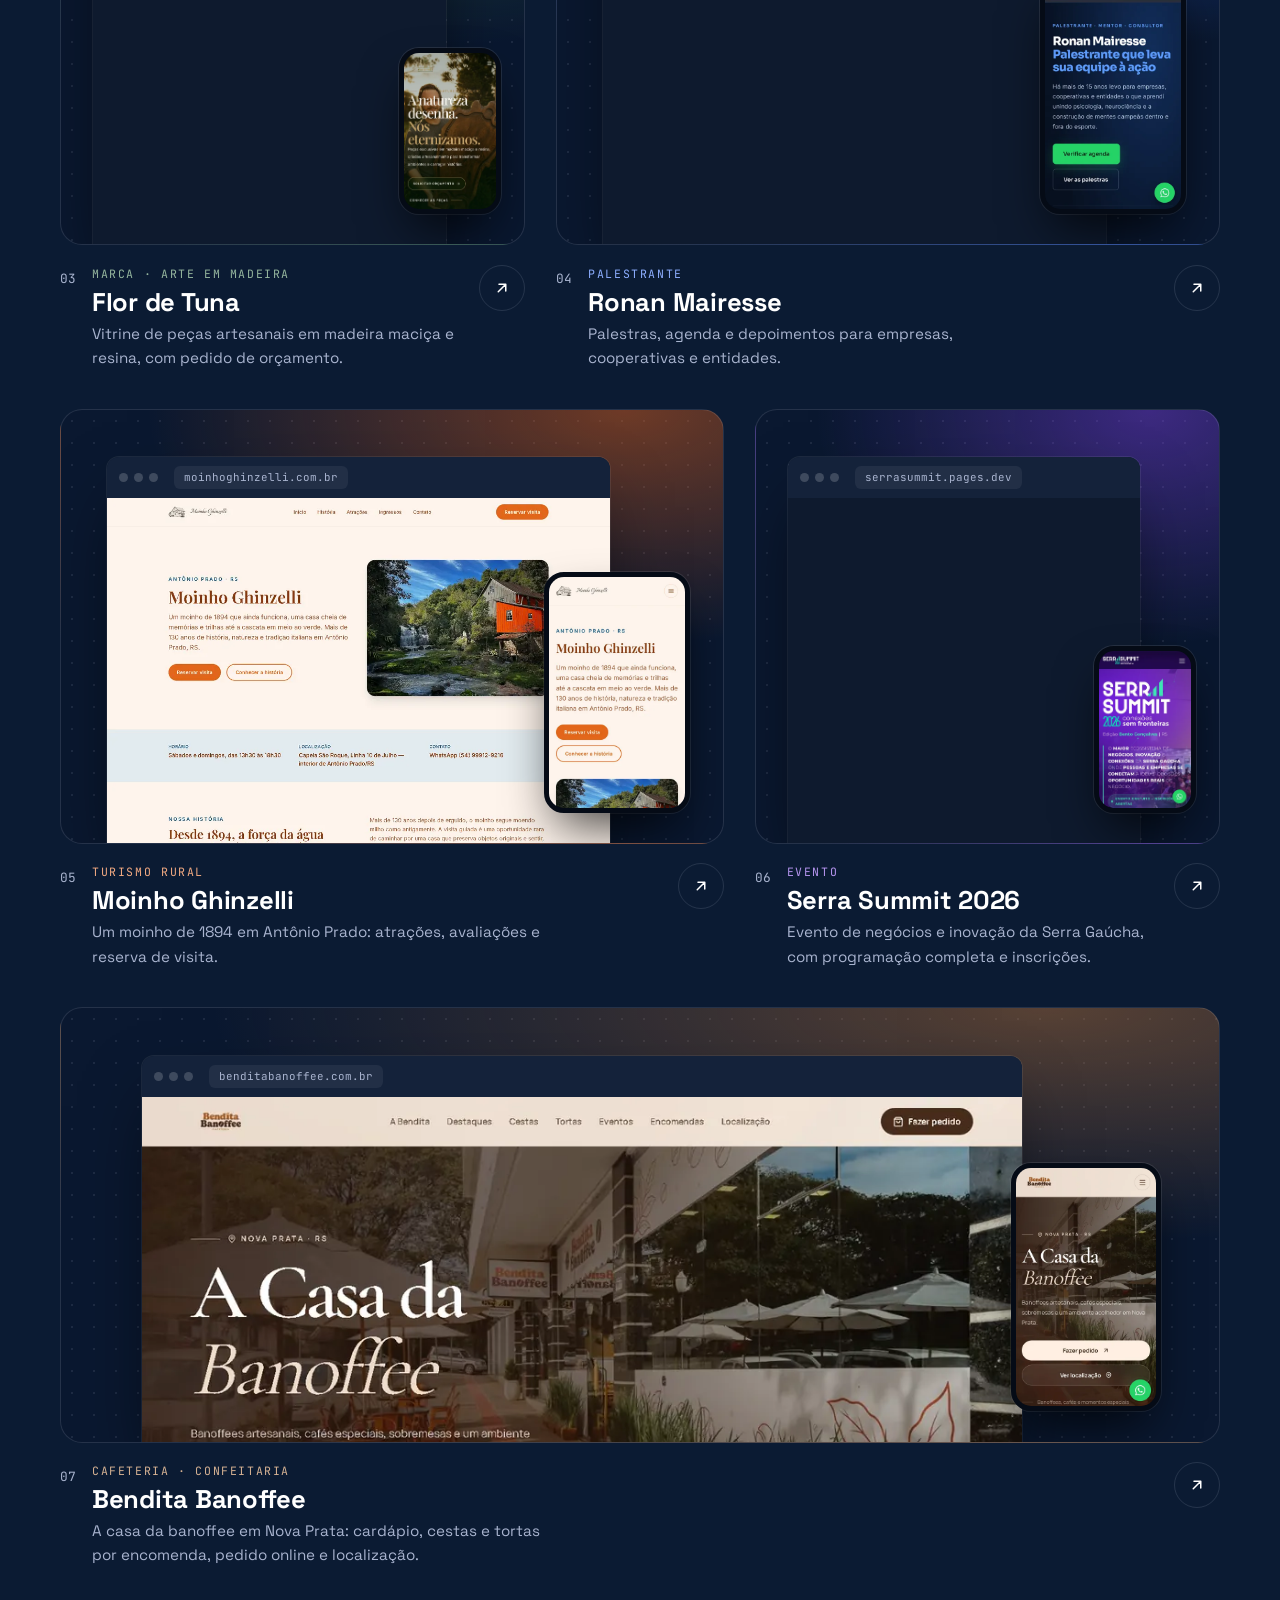
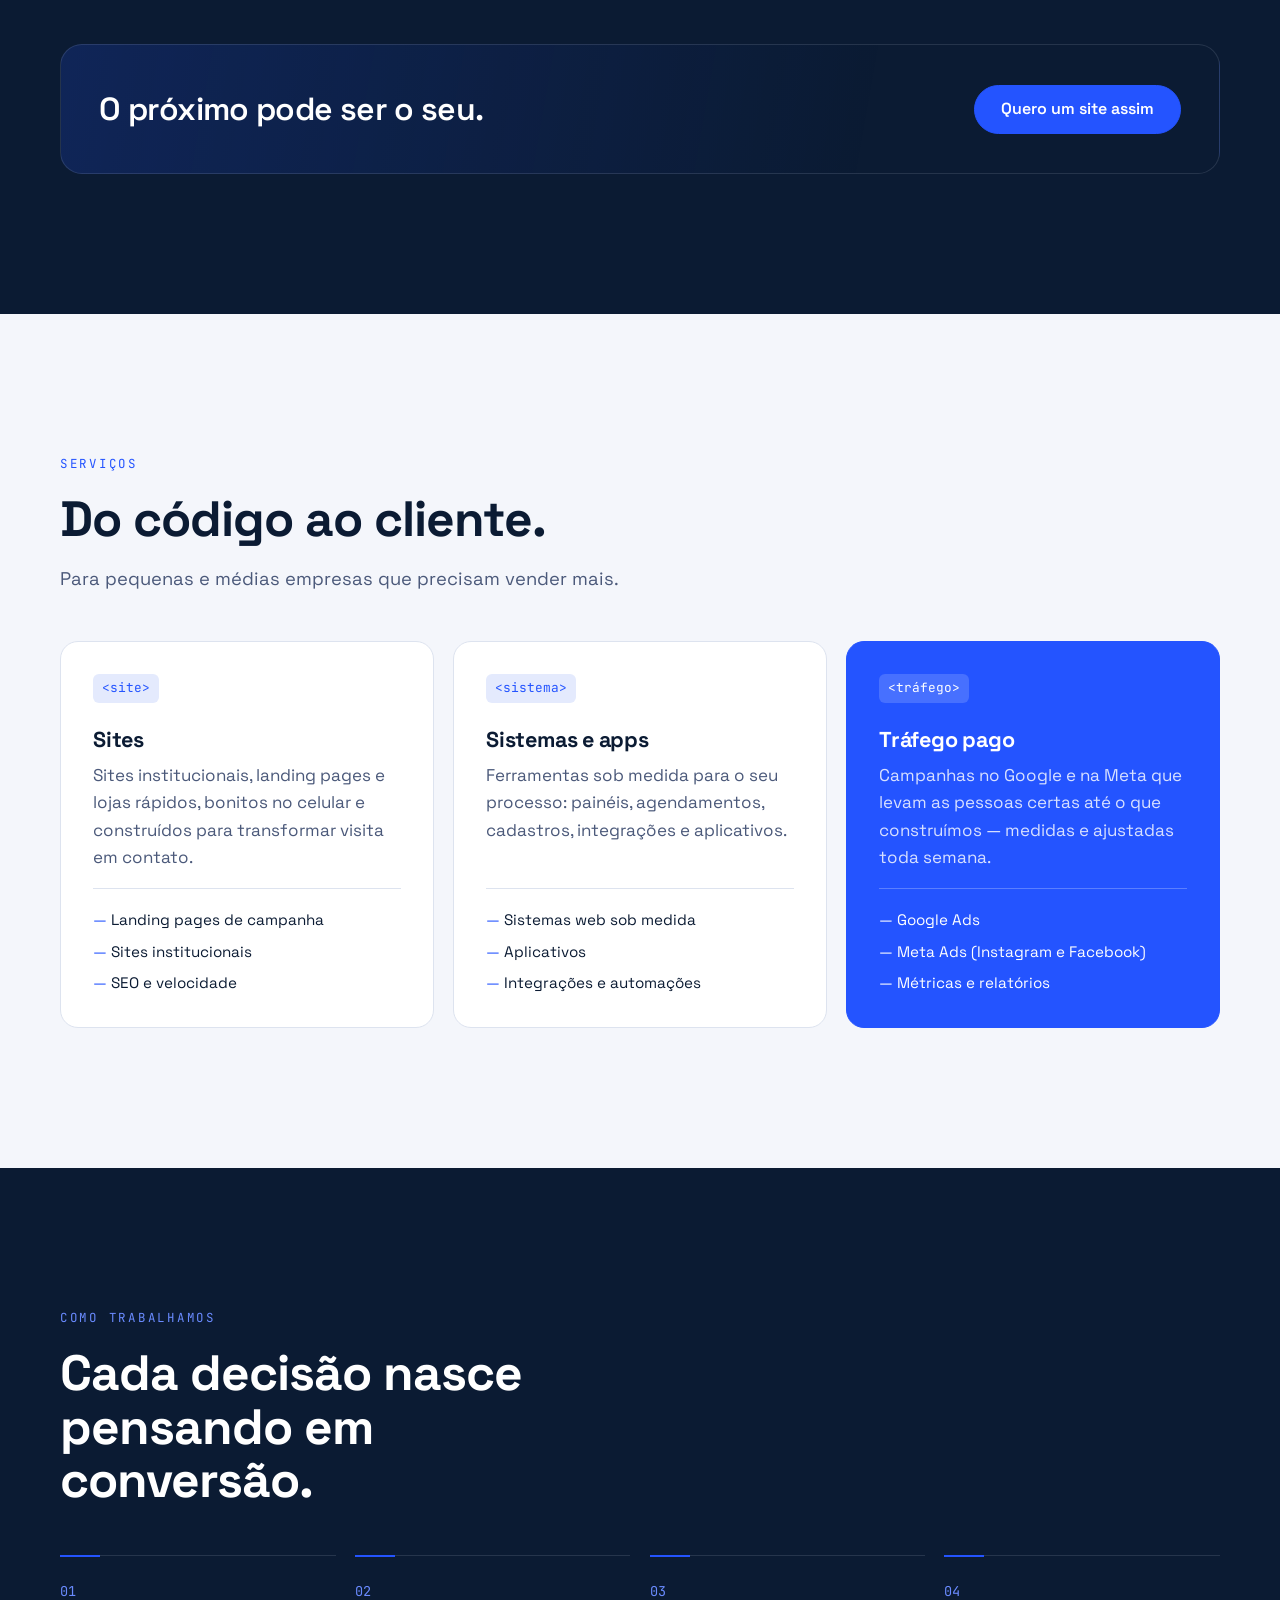
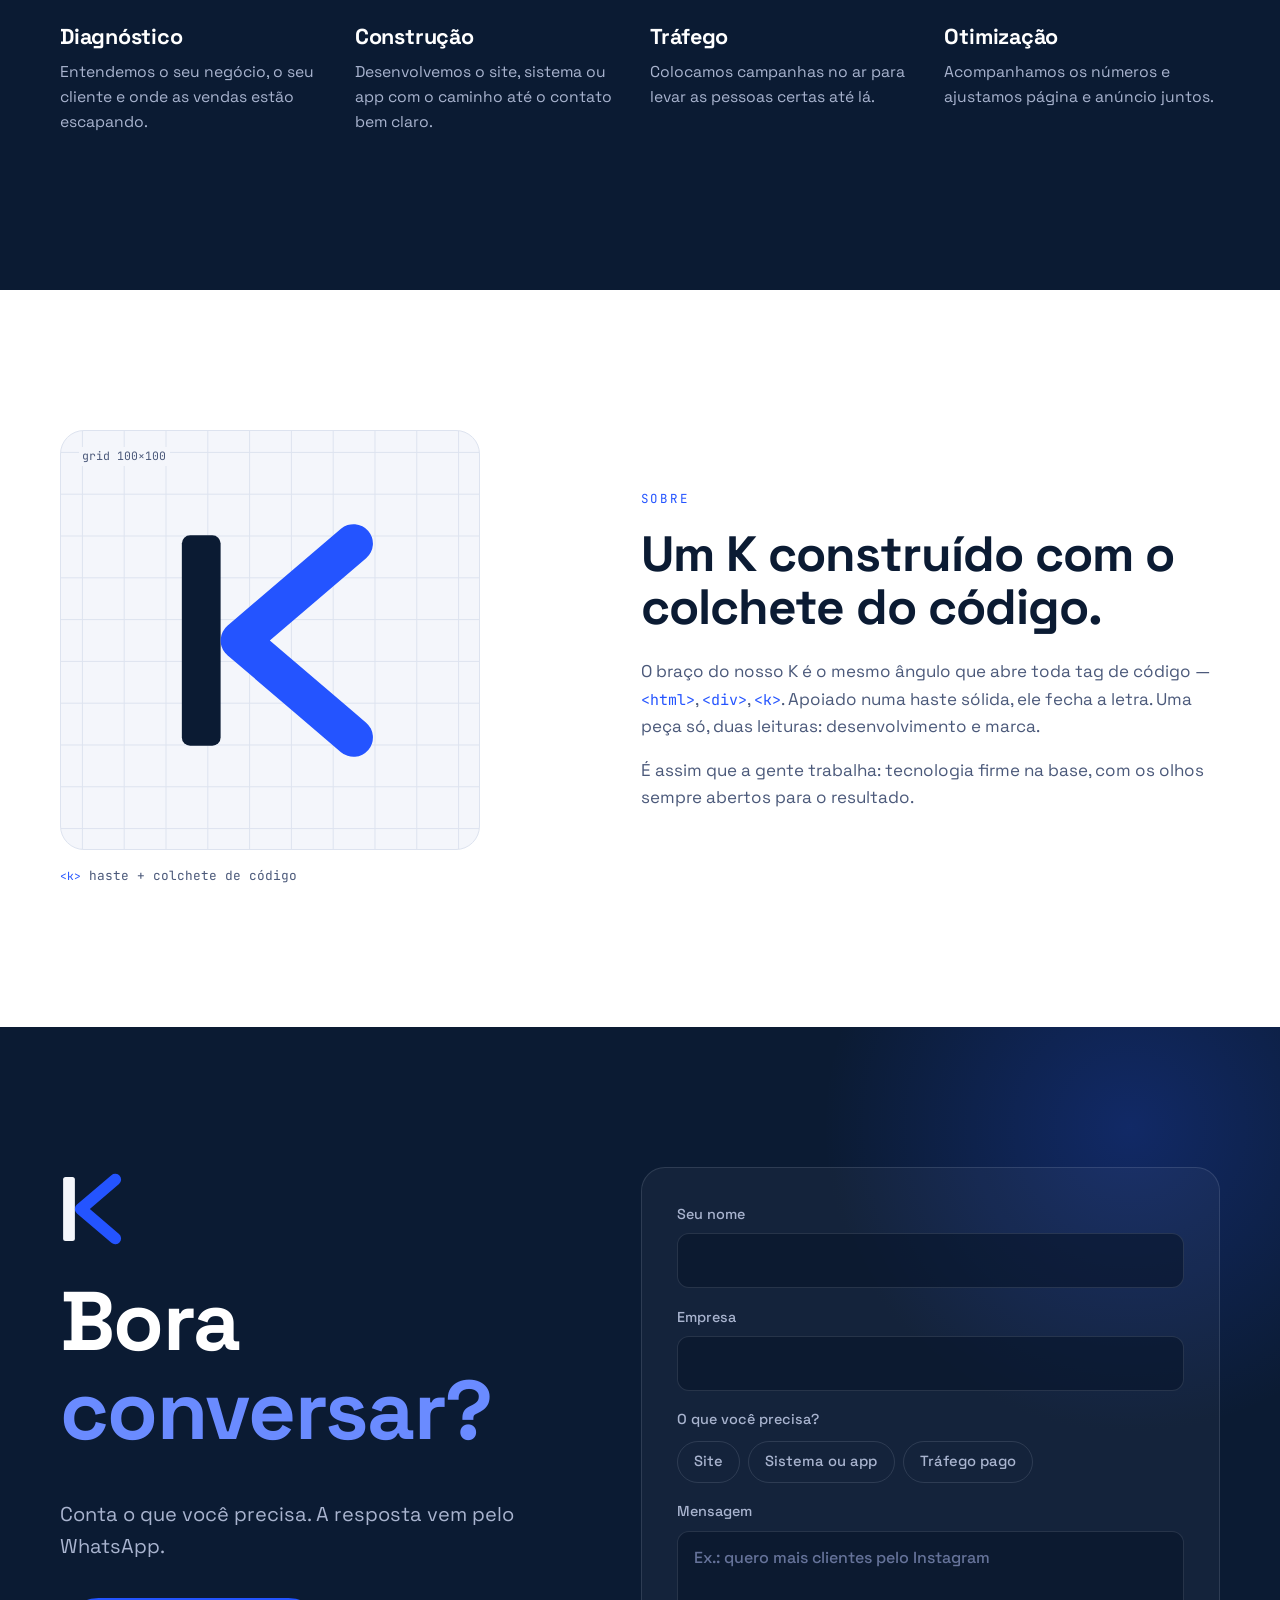
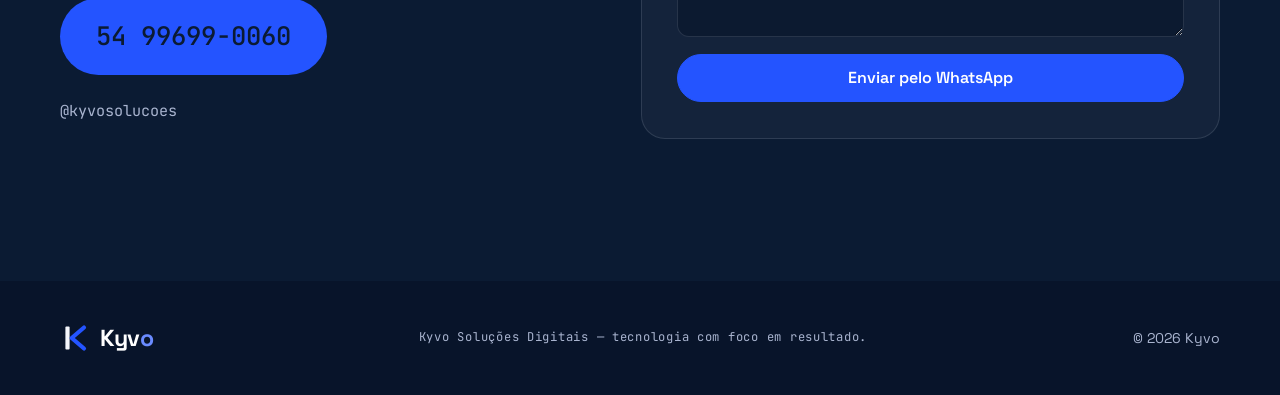
==== commit 6ada5281: "Sobre: tira a frase da assinatura Co-Authored-By: Claude Opus 5.5 <noreply@anthropic.com>" ====
--- a/site/index.html
+++ b/site/index.html
@@ -344,7 +344,6 @@
         <h2 class="reveal">Um K construído com o colchete do código.</h2>
         <p class="reveal">O braço do nosso K é o mesmo ângulo que abre toda tag de código — <code>&lt;html&gt;</code>, <code>&lt;div&gt;</code>, <code>&lt;k&gt;</code>. Apoiado numa haste sólida, ele fecha a letra. Uma peça só, duas leituras: desenvolvimento e marca.</p>
         <p class="reveal">É assim que a gente trabalha: tecnologia firme na base, com os olhos sempre abertos para o resultado.</p>
-        <p class="signature reveal">K de Petrikovski. Ivo do meu pai.</p>
       </div>
     </div>
   </section>
--- a/site/css/style.css
+++ b/site/css/style.css
@@ -210,11 +210,7 @@
 .concept__grid { position: absolute; top: 16px; left: 18px; font-family: var(--mono); font-size: .72rem; color: var(--ink-soft); background: var(--bg); padding: 0 .3em; }
 .concept__k { width: 100%; height: 100%; }
 .concept figcaption { font-family: var(--mono); font-size: .8rem; color: var(--ink-soft); margin-top: 1rem; }
-#sobre p:not(.eyebrow):not(.signature) { color: var(--ink-soft); max-width: 52ch; }
-.signature {
-  margin-top: 2rem; padding-top: 1.4rem; border-top: 1px solid var(--line);
-  font-family: var(--mono); font-size: .92rem; color: var(--ink);
-}
+#sobre p:not(.eyebrow) { color: var(--ink-soft); max-width: 52ch; }
 
 /* Contato */
 .contact { position: relative; overflow: hidden; --chev: var(--accent); }
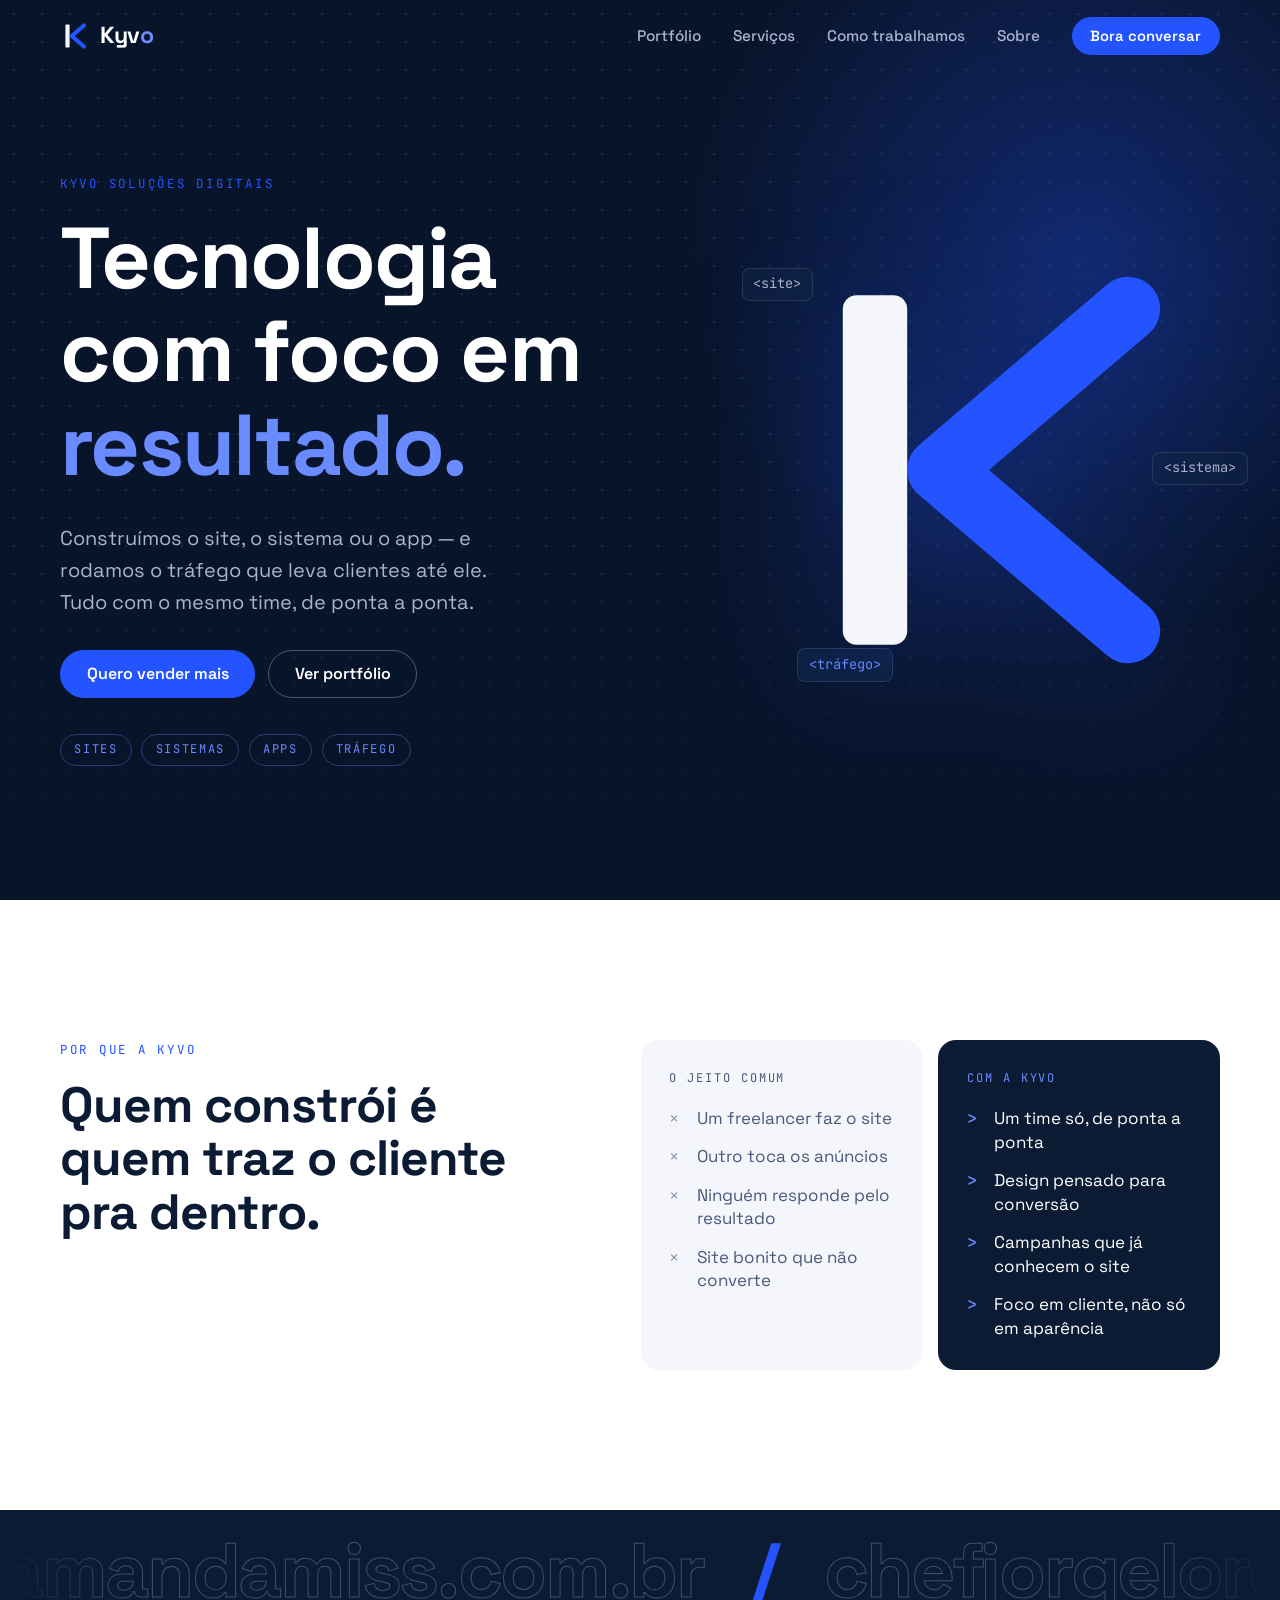
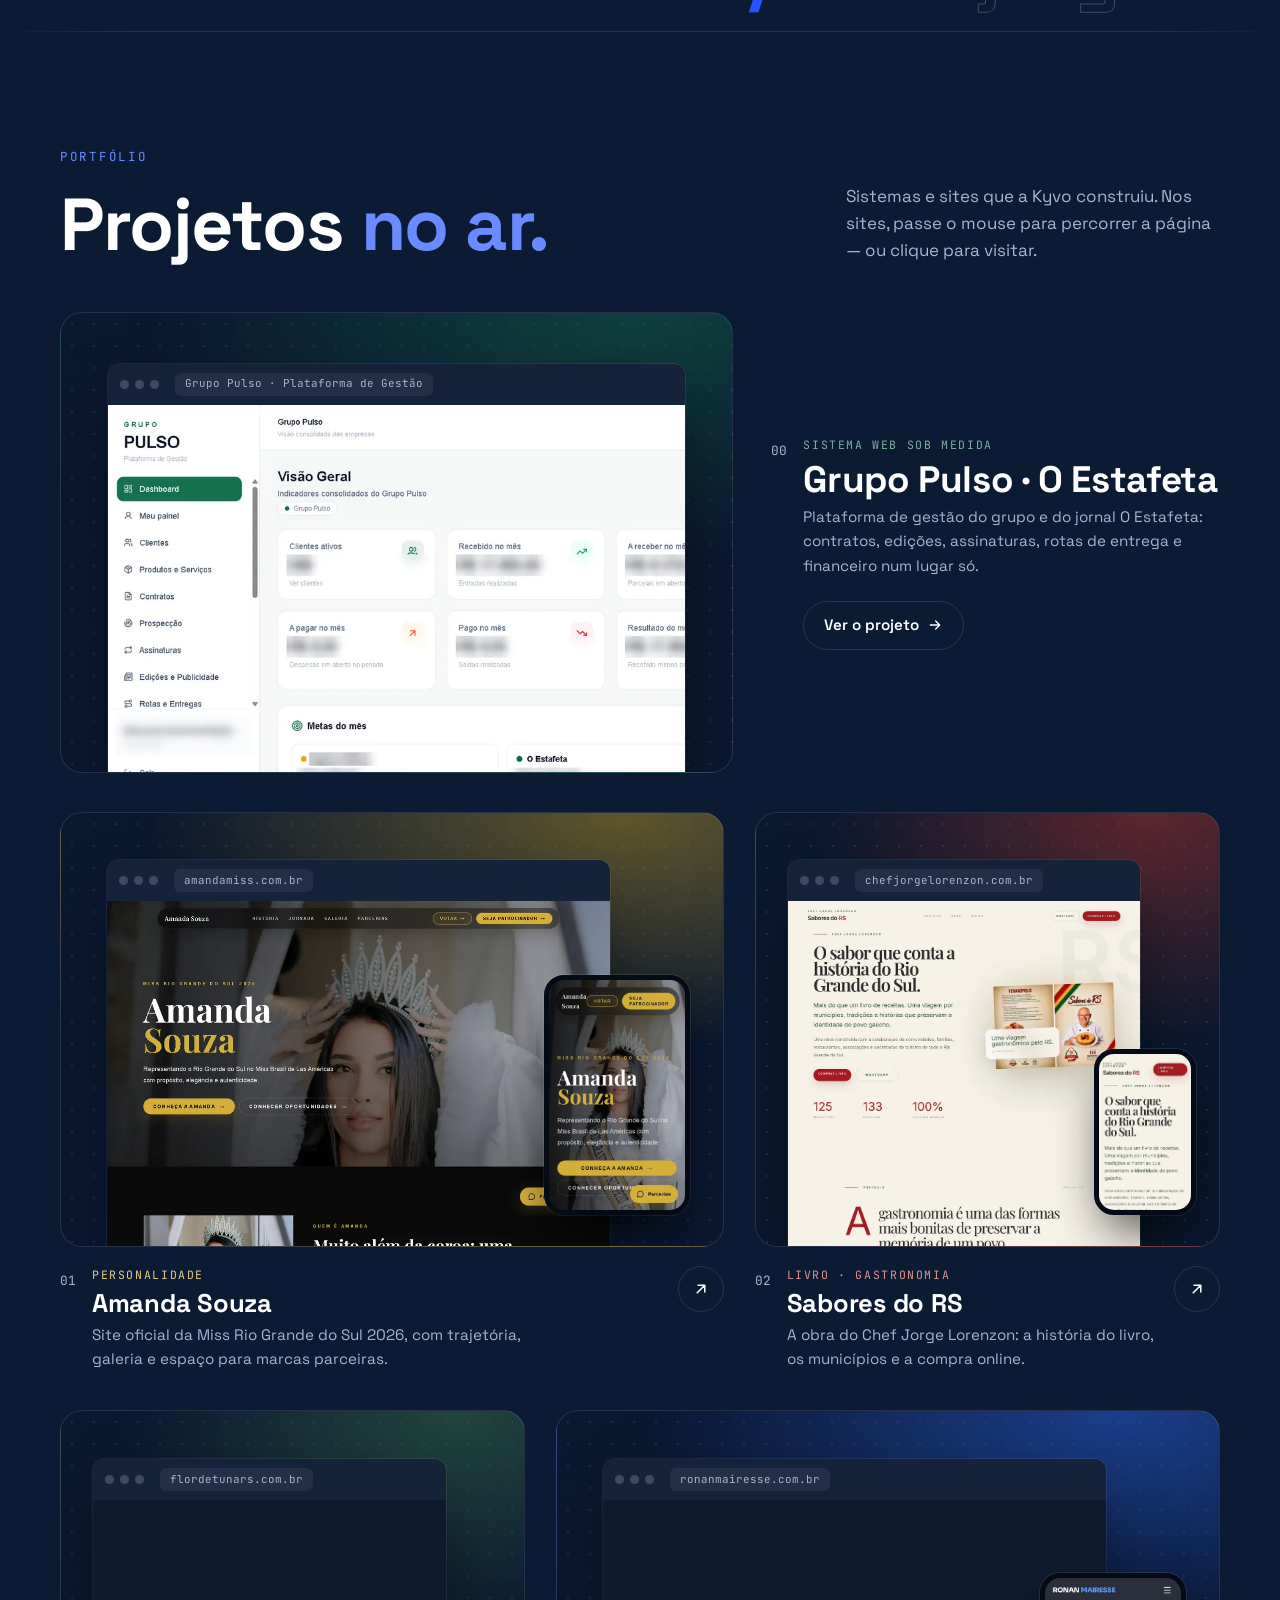
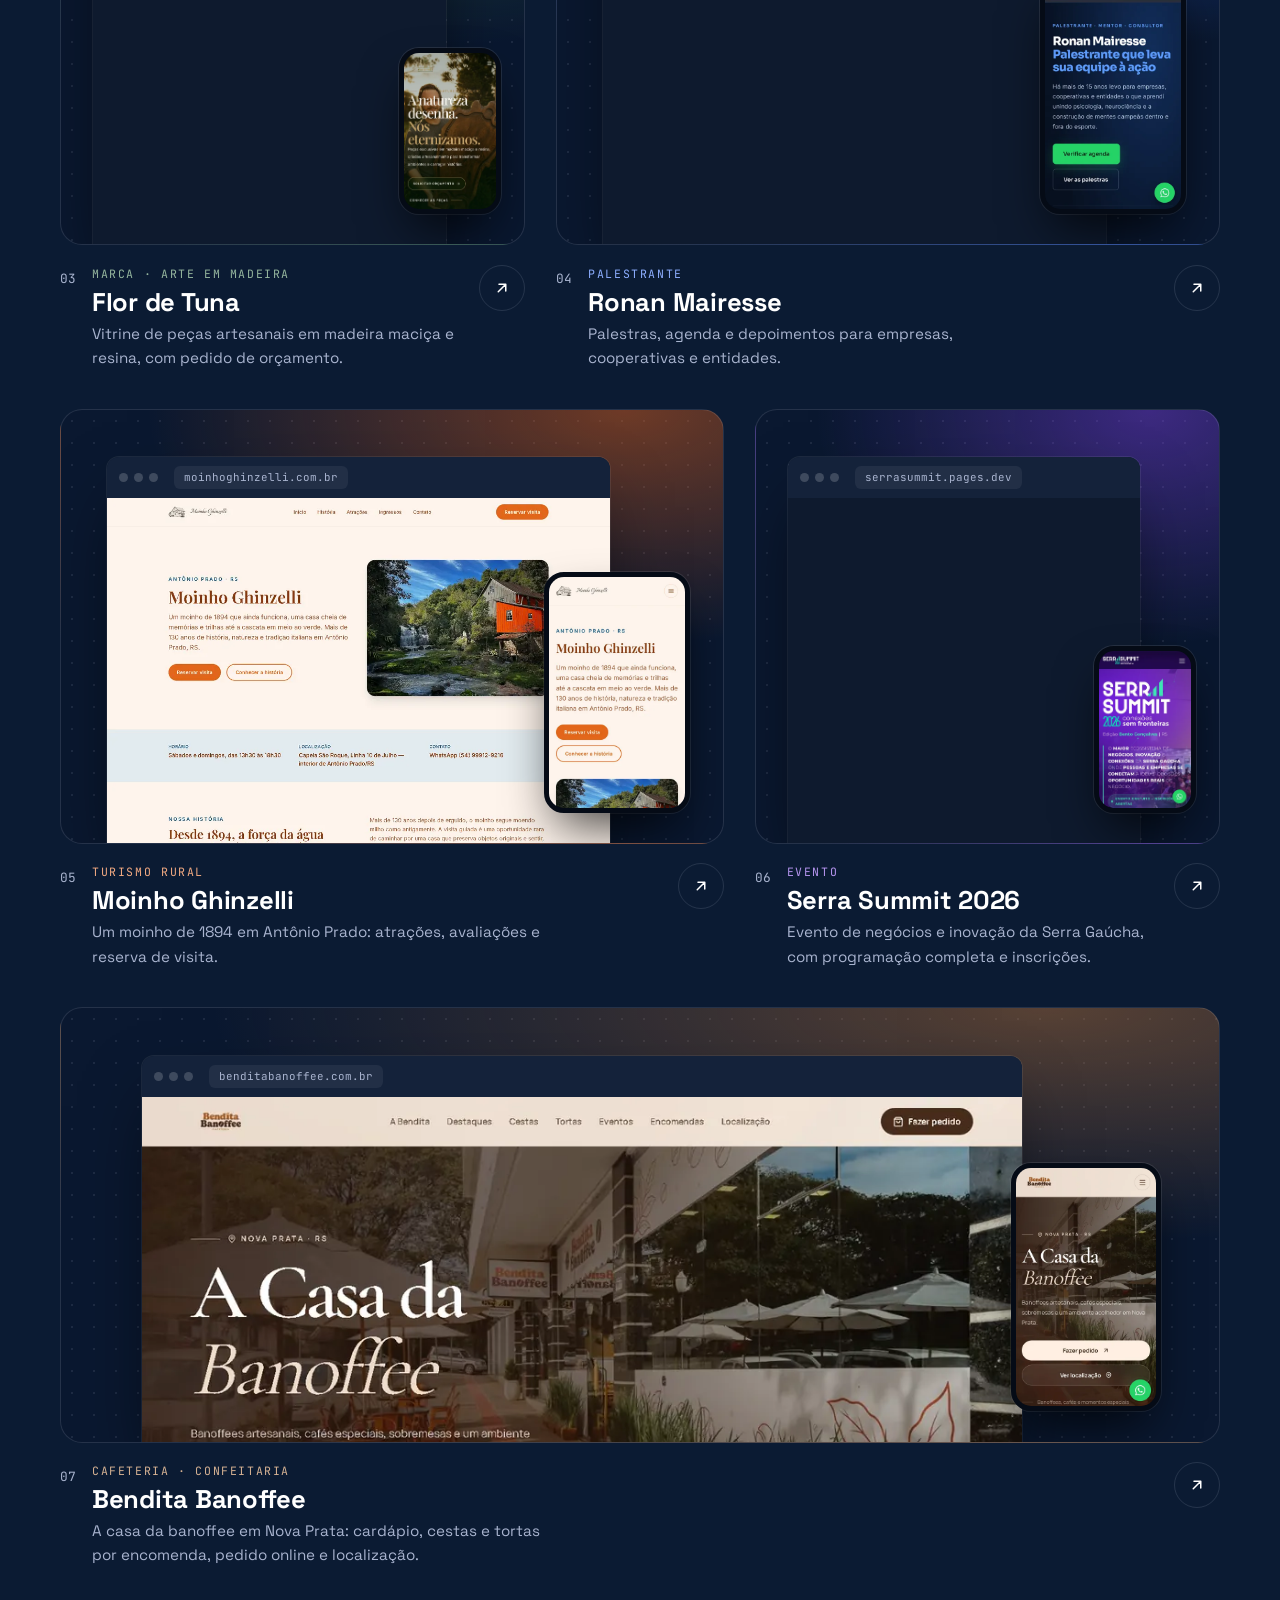
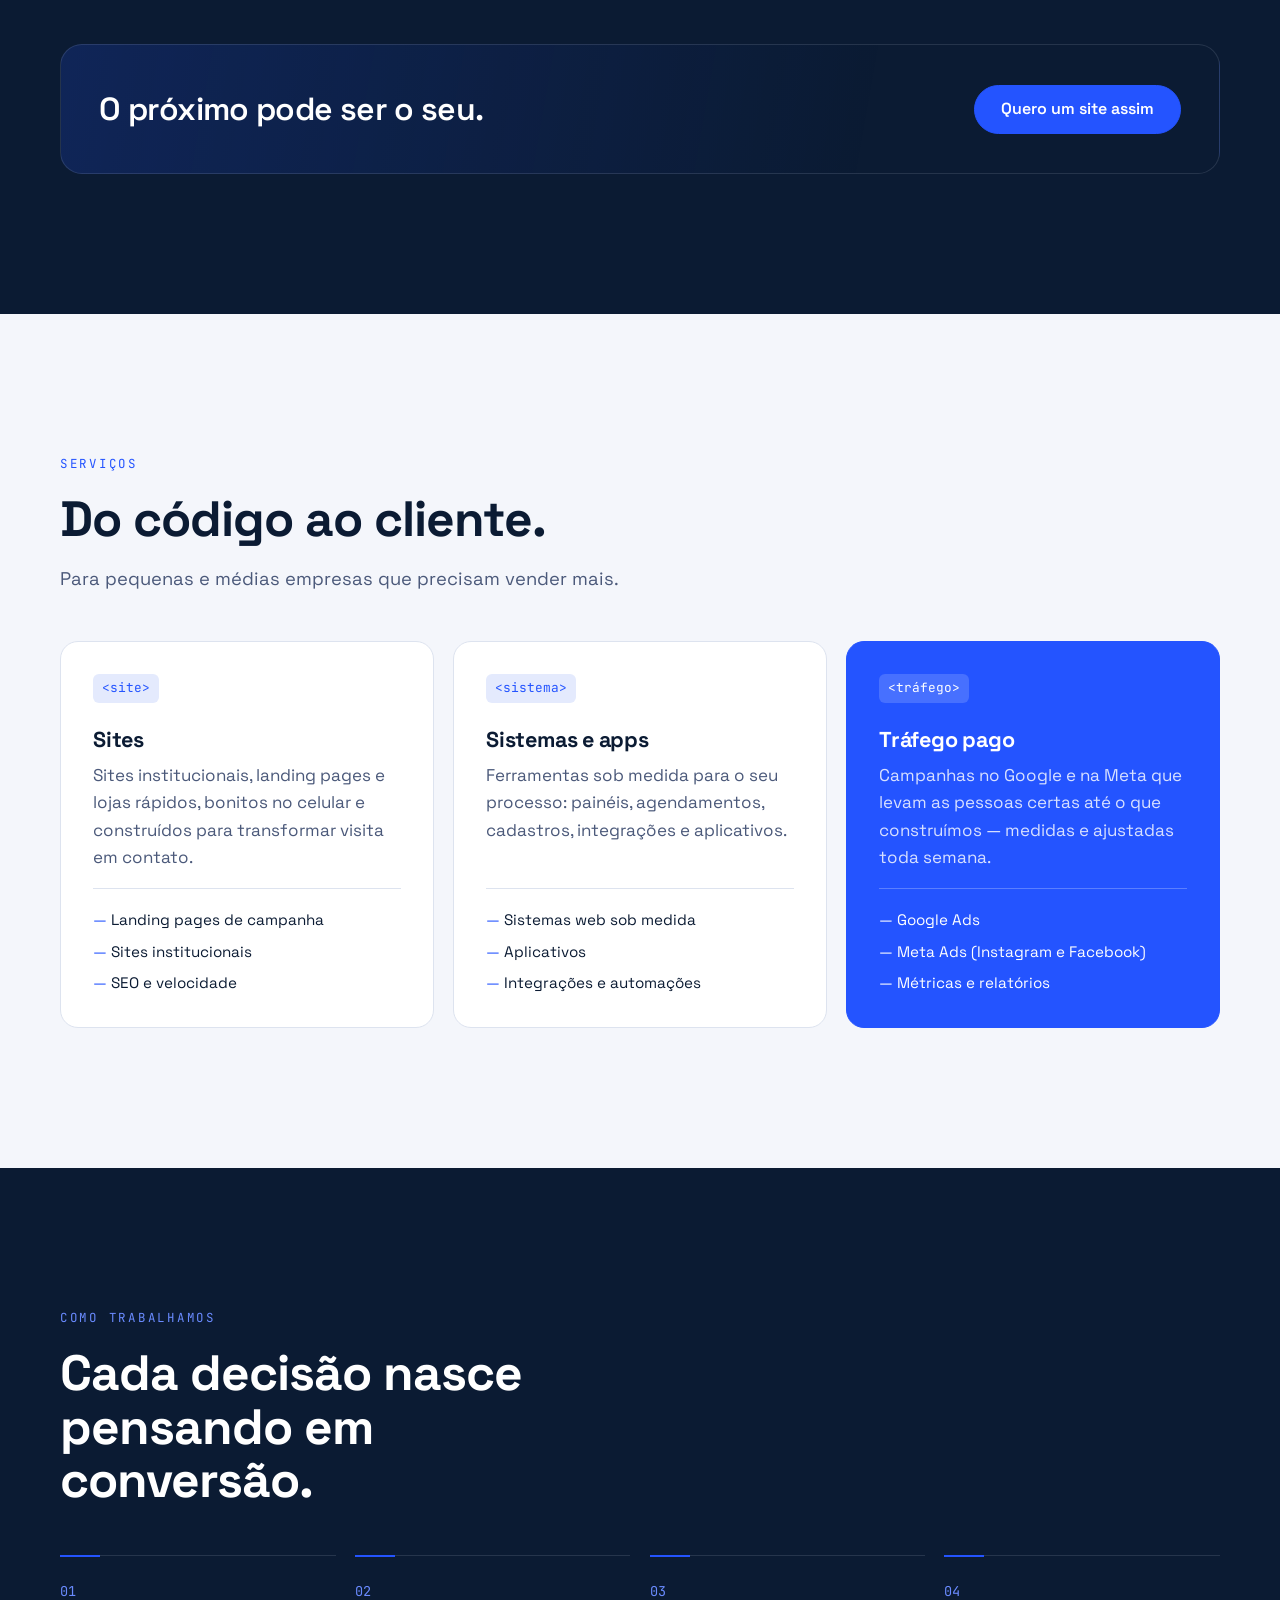
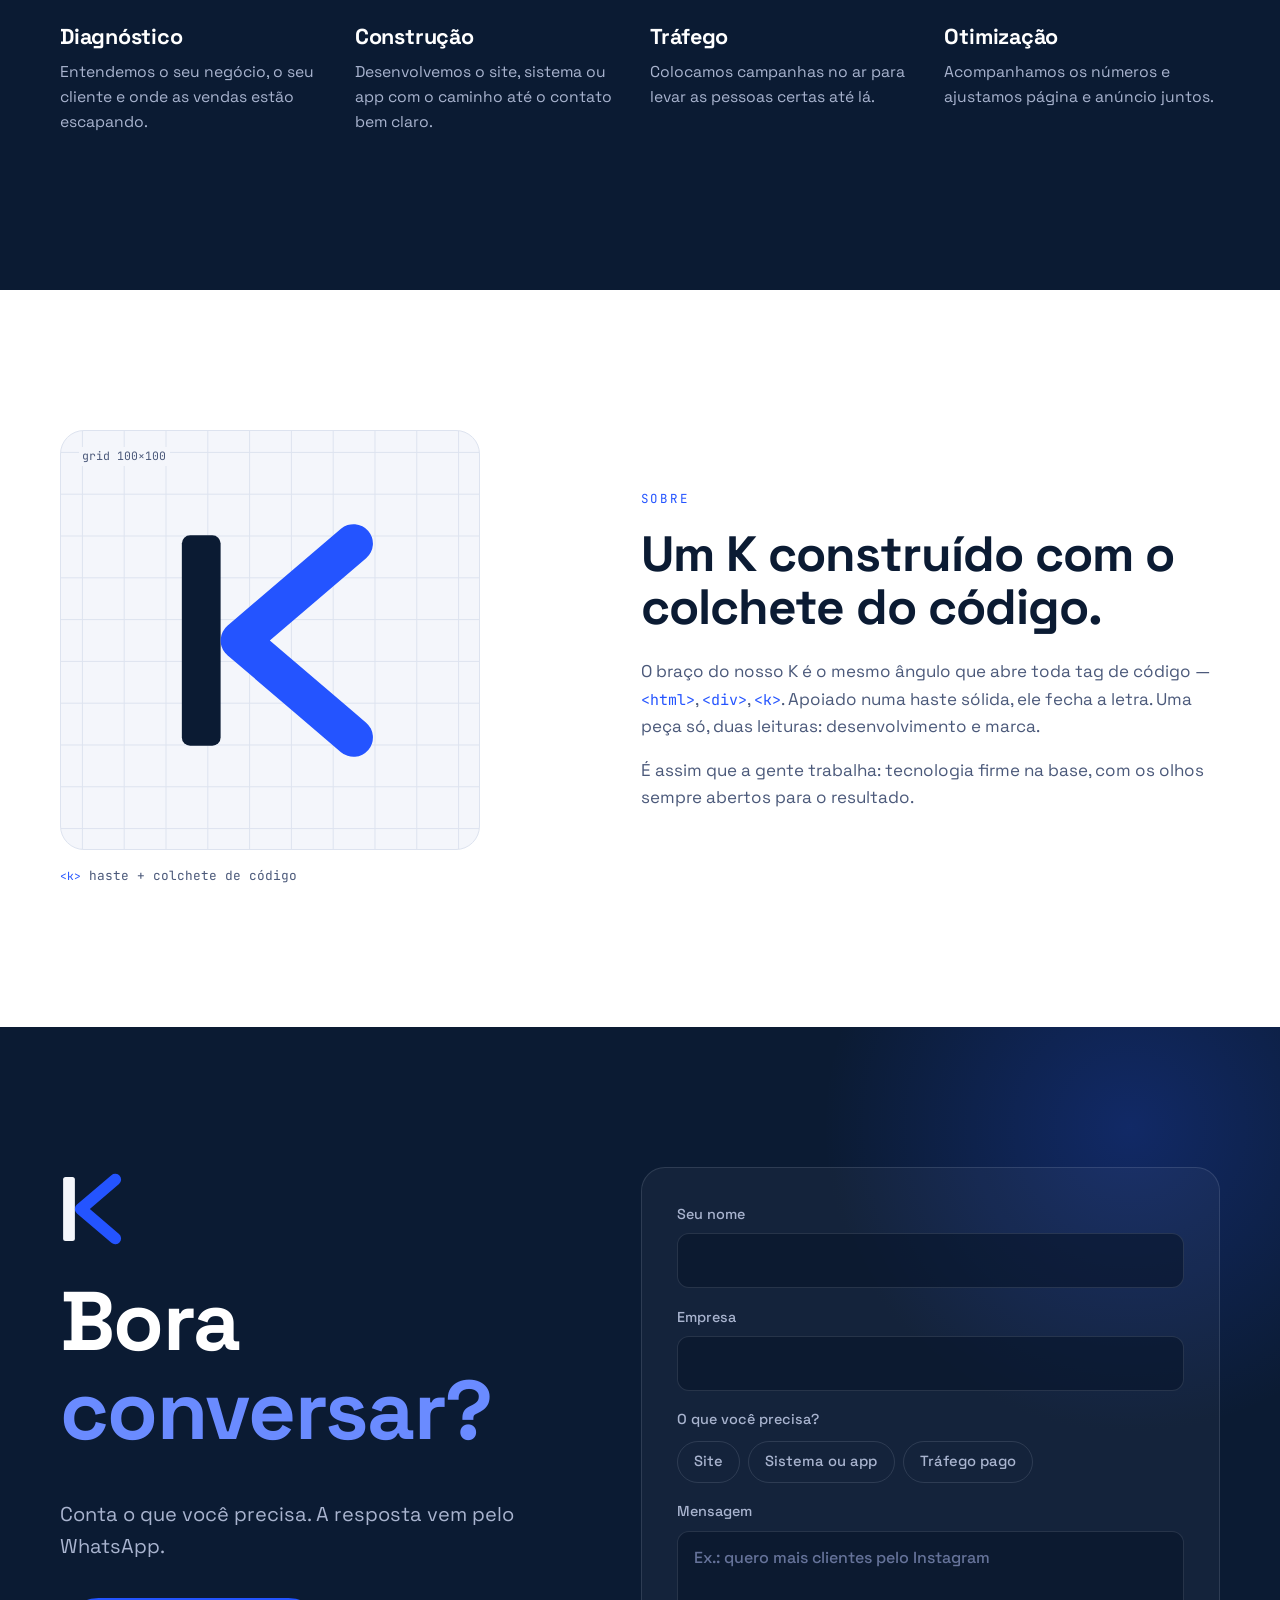
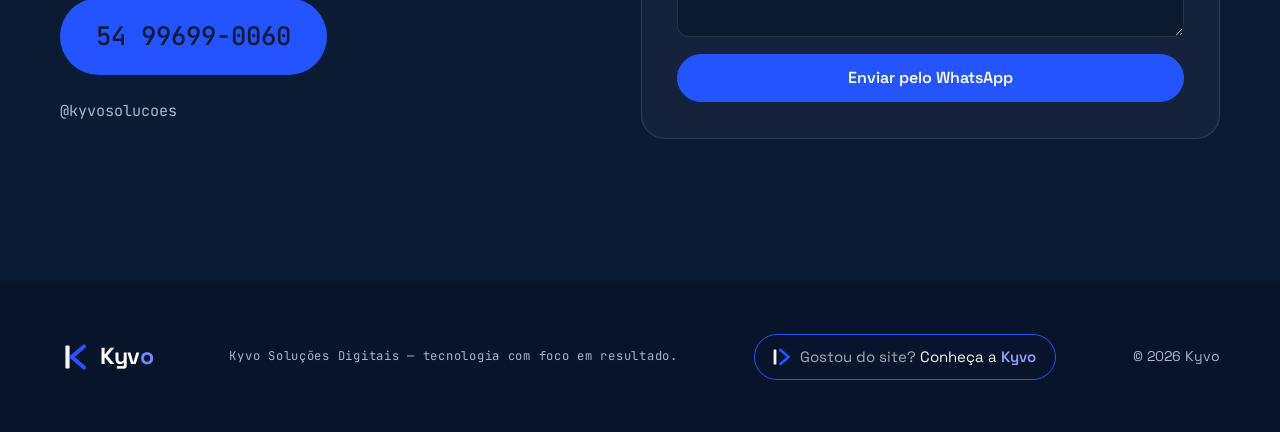
==== commit d0e9e2e8: "Selo no rodapé do site da Kyvo (no próprio domínio leva ao topo) Co-Authored-By: Claude Opus 5.5 <no" ====
--- a/site/index.html
+++ b/site/index.html
@@ -391,6 +391,7 @@
       <span class="brand__name">Kyv<span>o</span></span>
     </a>
     <p class="footer__tag">Kyvo Soluções Digitais — tecnologia com foco em resultado.</p>
+    <kyvo-selo data-tema="escuro"></kyvo-selo>
     <p class="footer__copy">© <span id="ano">2026</span> Kyvo</p>
   </div>
 </footer>
@@ -478,5 +479,6 @@
 <div class="cursor" aria-hidden="true">Visitar ↗</div>
 
 <script src="js/main.js"></script>
+<script src="selo.js" defer></script>
 </body>
 </html>
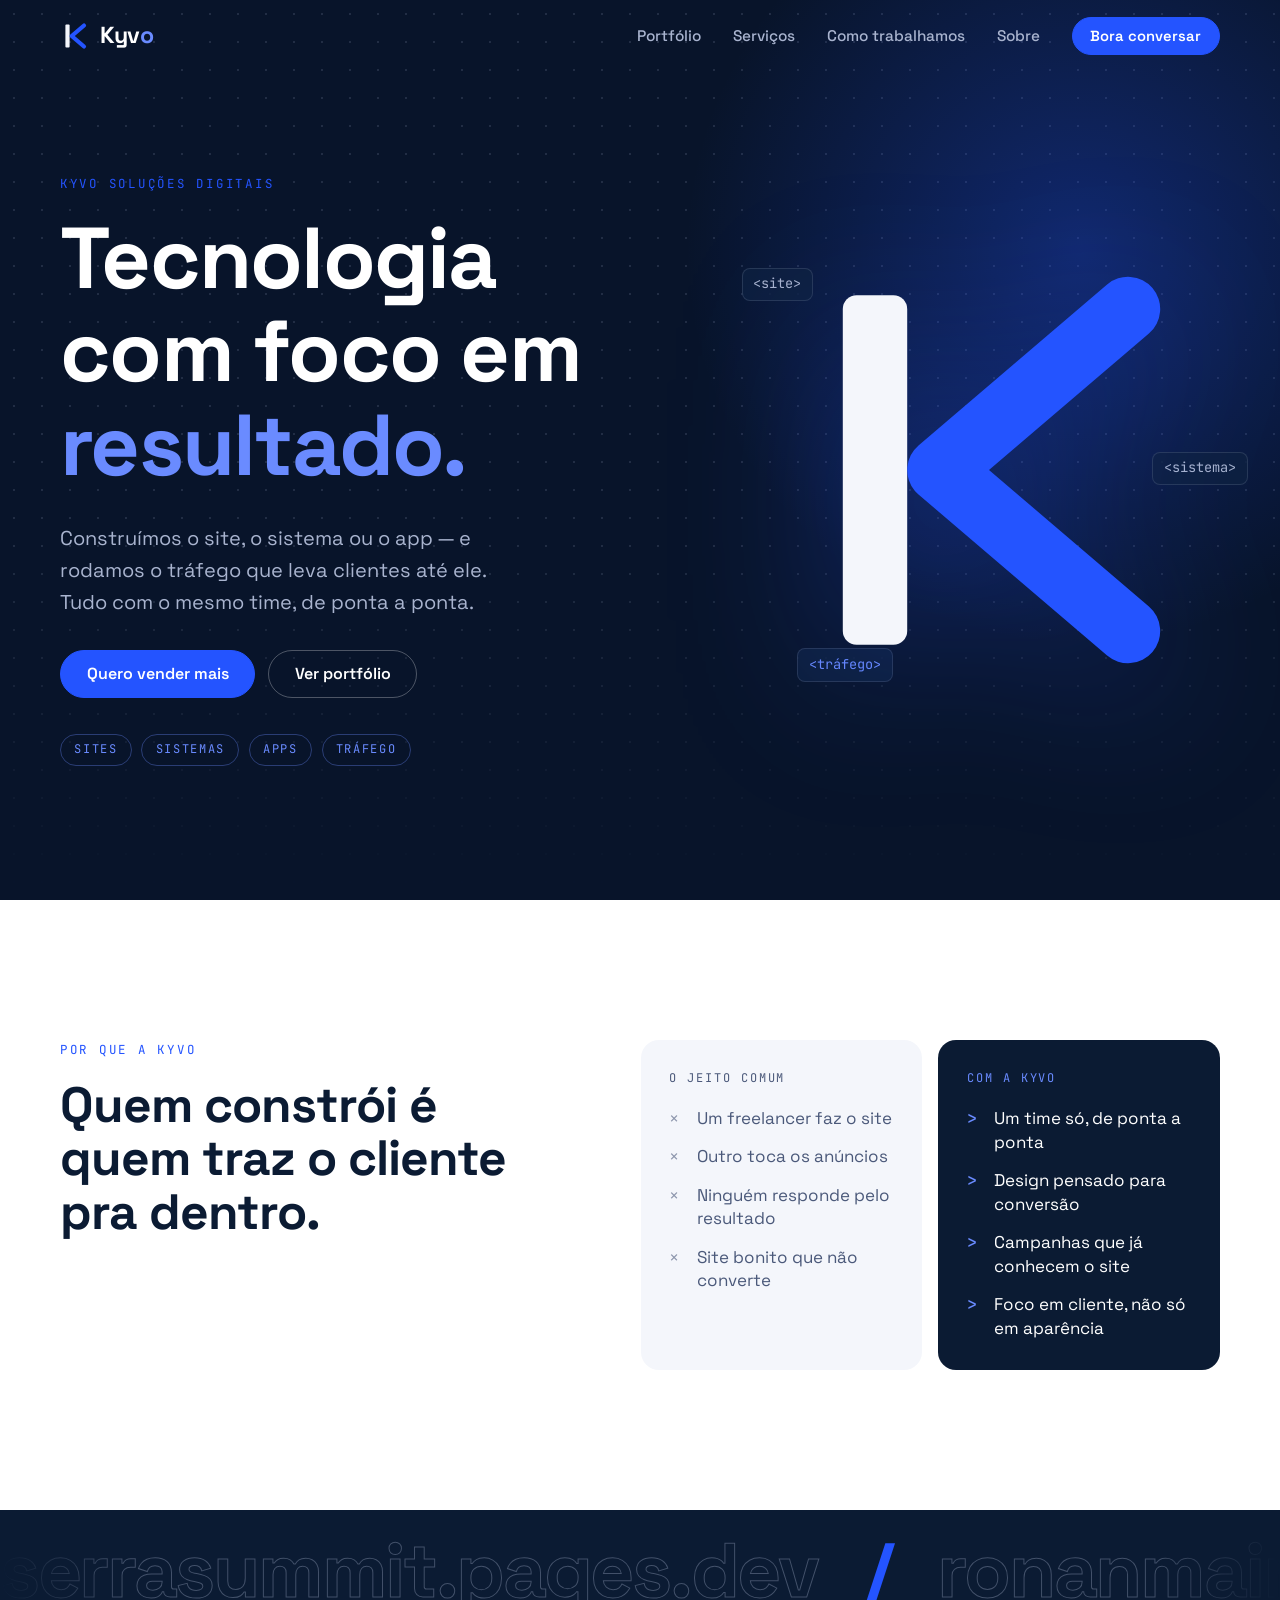
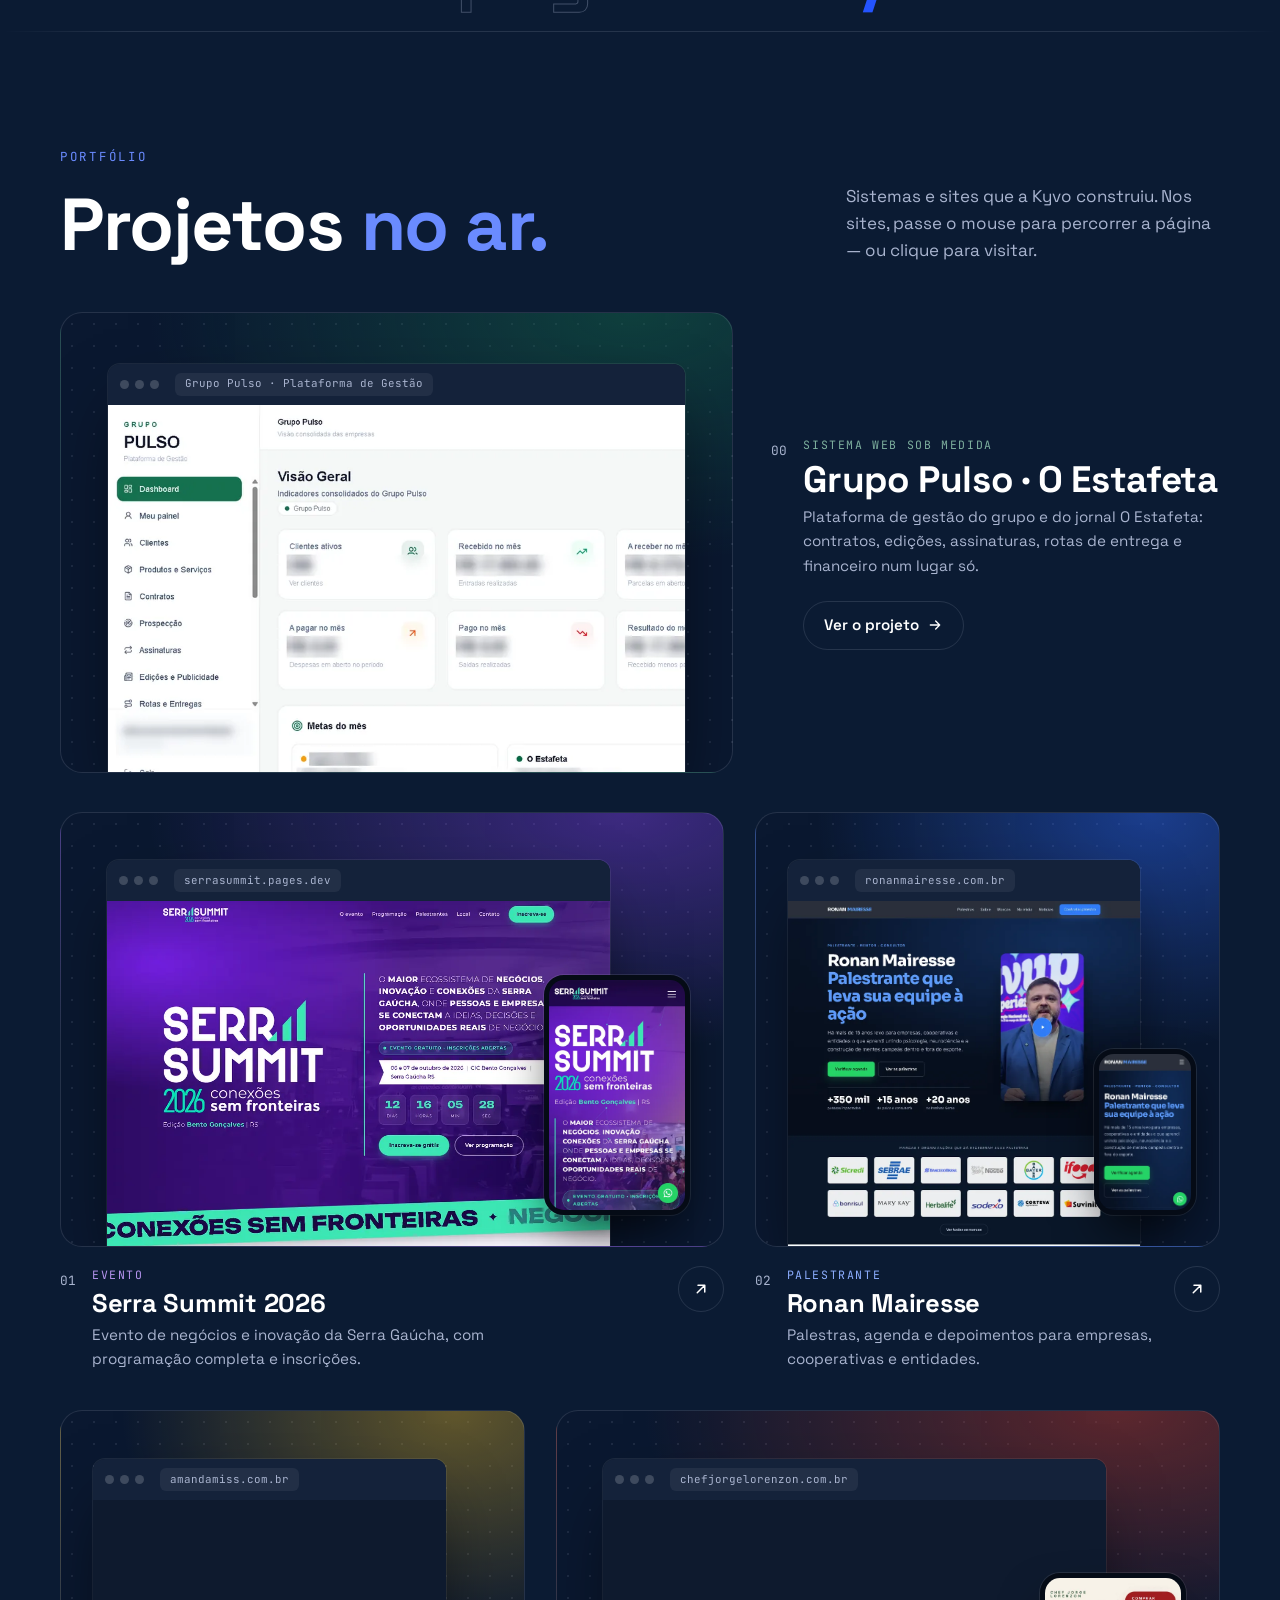
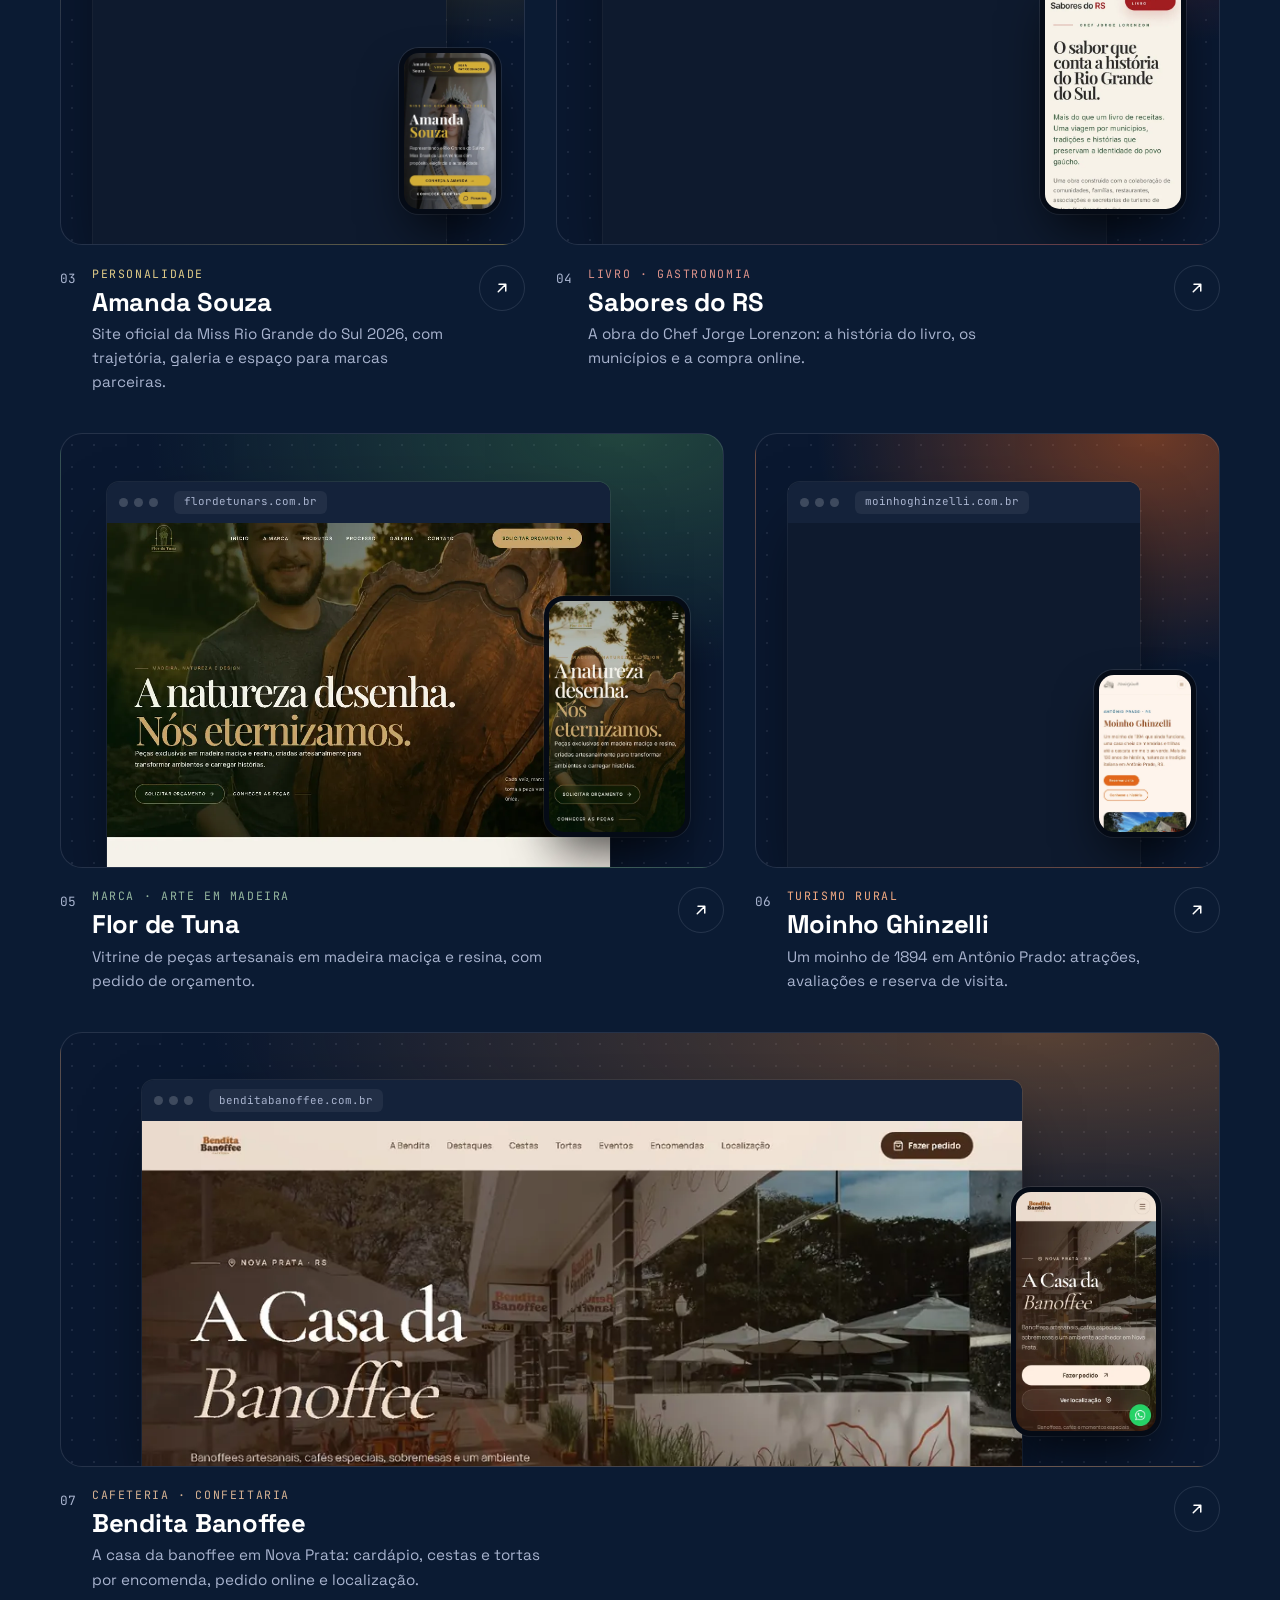
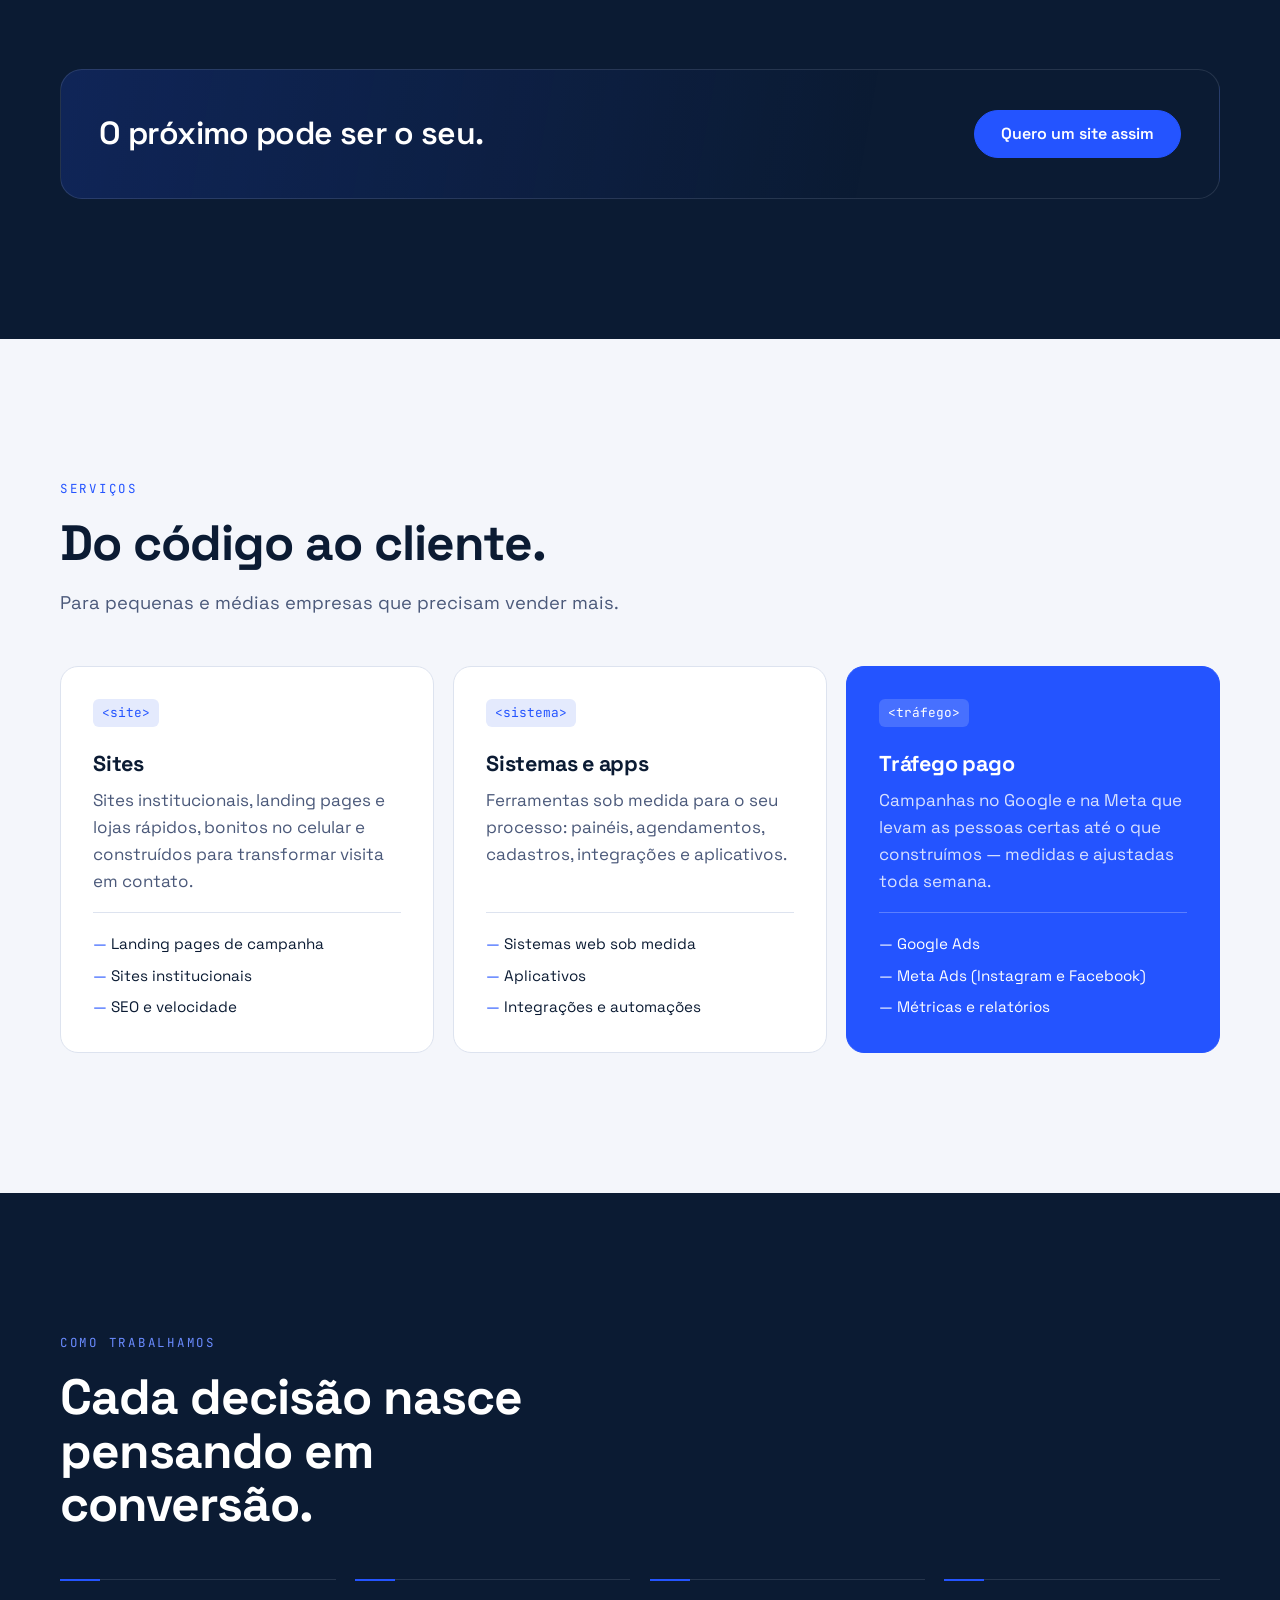
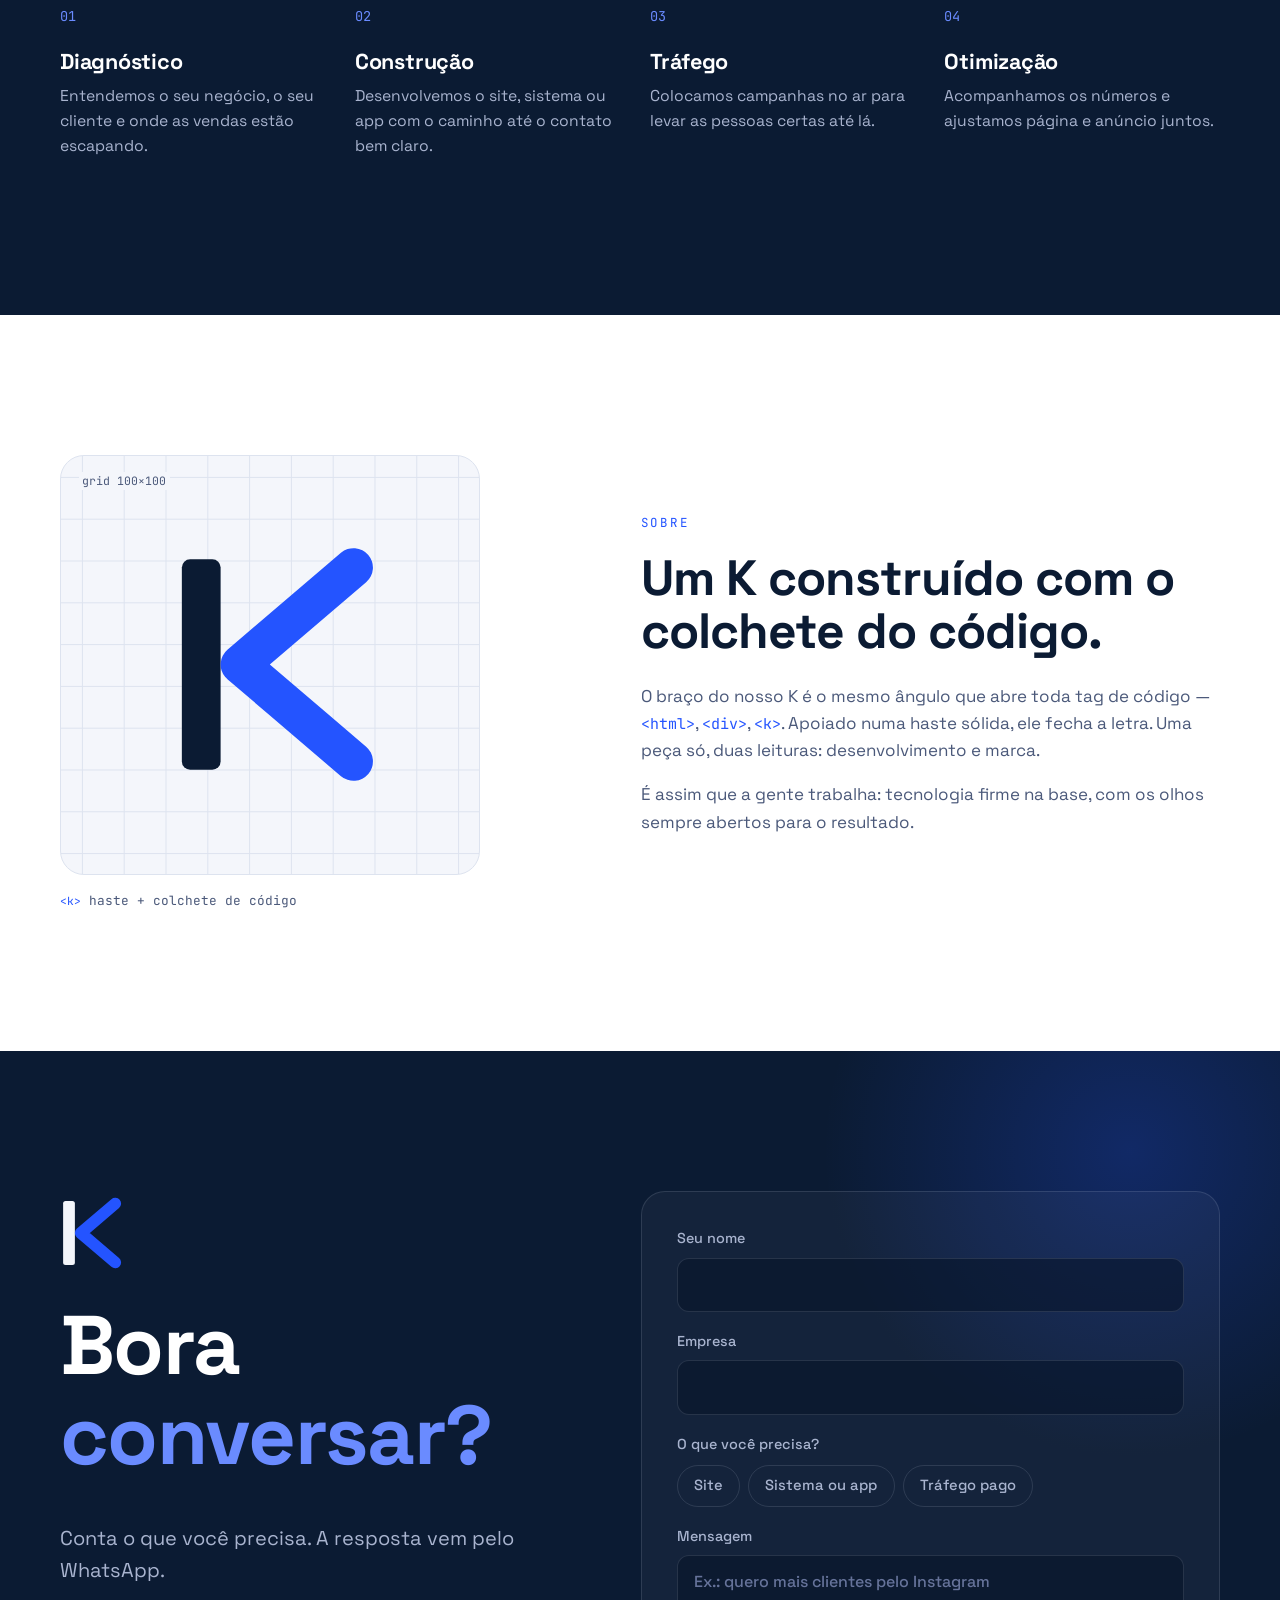
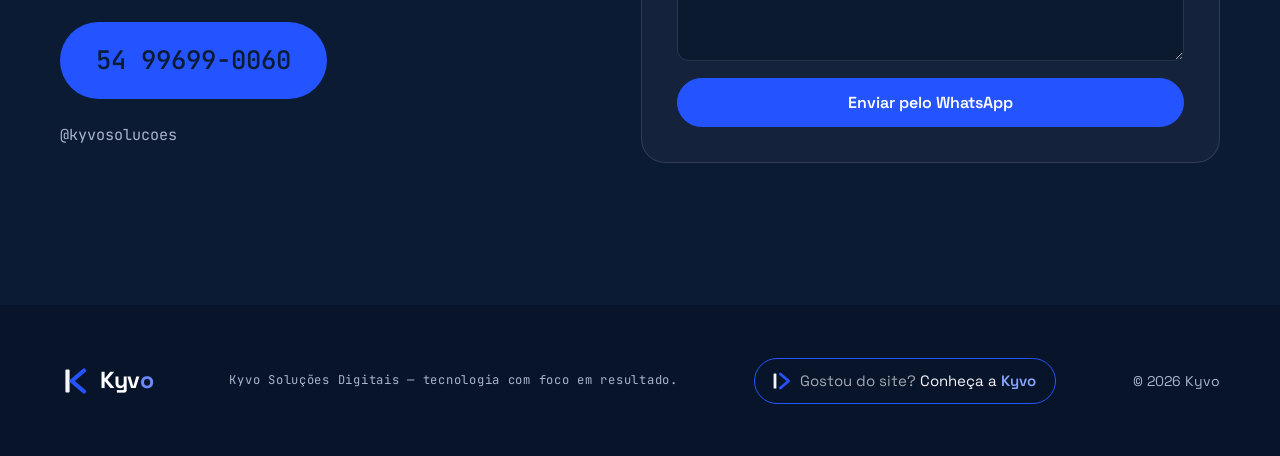
==== commit 0c9fc158: "Portfólio: Serra Summit e Ronan Mairesse primeiro Co-Authored-By: Claude Opus 5.5 <noreply@anthropic" ====
--- a/site/index.html
+++ b/site/index.html
@@ -108,7 +108,7 @@
 
   <!-- PORTFÓLIO -->
   <section class="section section--dark portfolio" id="portfolio">
-    <div class="marquee" aria-hidden="true"><div class="marquee__track"><span>amandamiss.com.br</span><span>chefjorgelorenzon.com.br</span><span>flordetunars.com.br</span><span>ronanmairesse.com.br</span><span>moinhoghinzelli.com.br</span><span>serrasummit.pages.dev</span><span>benditabanoffee.com.br</span><span>amandamiss.com.br</span><span>chefjorgelorenzon.com.br</span><span>flordetunars.com.br</span><span>ronanmairesse.com.br</span><span>moinhoghinzelli.com.br</span><span>serrasummit.pages.dev</span><span>benditabanoffee.com.br</span></div></div>
+    <div class="marquee" aria-hidden="true"><div class="marquee__track"><span>serrasummit.pages.dev</span><span>ronanmairesse.com.br</span><span>amandamiss.com.br</span><span>chefjorgelorenzon.com.br</span><span>flordetunars.com.br</span><span>moinhoghinzelli.com.br</span><span>benditabanoffee.com.br</span><span>serrasummit.pages.dev</span><span>ronanmairesse.com.br</span><span>amandamiss.com.br</span><span>chefjorgelorenzon.com.br</span><span>flordetunars.com.br</span><span>moinhoghinzelli.com.br</span><span>benditabanoffee.com.br</span></div></div>
     <div class="wrap">
       <div class="portfolio__head">
         <div>
@@ -136,6 +136,42 @@
       </button>
 
       <div class="works">
+        <a class="work reveal" href="https://serrasummit.pages.dev/" target="_blank" rel="noopener" style="--tint:#7B3FE4">
+          <div class="work__stage">
+            <div class="browser">
+              <div class="browser__bar"><i></i><i></i><i></i><span>serrasummit.pages.dev</span></div>
+              <div class="browser__screen"><img src="assets/img/portfolio/serrasummit-desktop.webp" alt="Página inicial do site Serra Summit 2026" loading="lazy" decoding="async" width="960" height="3000"></div>
+            </div>
+            <div class="phone"><img src="assets/img/portfolio/serrasummit-mobile.webp" alt="" loading="lazy" decoding="async" width="390" height="664"></div>
+          </div>
+          <div class="work__meta">
+            <span class="work__n">01</span>
+            <div class="work__text">
+              <p class="work__cat">Evento</p>
+              <h3>Serra Summit 2026</h3>
+              <p class="work__desc">Evento de negócios e inovação da Serra Gaúcha, com programação completa e inscrições.</p>
+            </div>
+            <span class="work__go" aria-hidden="true"><svg viewBox="0 0 24 24"><path d="M7 17 17 7M8 7h9v9"/></svg></span>
+          </div>
+        </a>
+        <a class="work reveal" href="https://ronanmairesse.com.br/" target="_blank" rel="noopener" style="--tint:#2F6BFF">
+          <div class="work__stage">
+            <div class="browser">
+              <div class="browser__bar"><i></i><i></i><i></i><span>ronanmairesse.com.br</span></div>
+              <div class="browser__screen"><img src="assets/img/portfolio/ronan-desktop.webp" alt="Página inicial do site Ronan Mairesse" loading="lazy" decoding="async" width="960" height="3000"></div>
+            </div>
+            <div class="phone"><img src="assets/img/portfolio/ronan-mobile.webp" alt="" loading="lazy" decoding="async" width="390" height="664"></div>
+          </div>
+          <div class="work__meta">
+            <span class="work__n">02</span>
+            <div class="work__text">
+              <p class="work__cat">Palestrante</p>
+              <h3>Ronan Mairesse</h3>
+              <p class="work__desc">Palestras, agenda e depoimentos para empresas, cooperativas e entidades.</p>
+            </div>
+            <span class="work__go" aria-hidden="true"><svg viewBox="0 0 24 24"><path d="M7 17 17 7M8 7h9v9"/></svg></span>
+          </div>
+        </a>
         <a class="work reveal" href="https://www.amandamiss.com.br/" target="_blank" rel="noopener" style="--tint:#C9A227">
           <div class="work__stage">
             <div class="browser">
@@ -145,7 +181,7 @@
             <div class="phone"><img src="assets/img/portfolio/amandamiss-mobile.webp" alt="" loading="lazy" decoding="async" width="390" height="664"></div>
           </div>
           <div class="work__meta">
-            <span class="work__n">01</span>
+            <span class="work__n">03</span>
             <div class="work__text">
               <p class="work__cat">Personalidade</p>
               <h3>Amanda Souza</h3>
@@ -163,7 +199,7 @@
             <div class="phone"><img src="assets/img/portfolio/chef-mobile.webp" alt="" loading="lazy" decoding="async" width="390" height="664"></div>
           </div>
           <div class="work__meta">
-            <span class="work__n">02</span>
+            <span class="work__n">04</span>
             <div class="work__text">
               <p class="work__cat">Livro · Gastronomia</p>
               <h3>Sabores do RS</h3>
@@ -181,7 +217,7 @@
             <div class="phone"><img src="assets/img/portfolio/flordetuna-mobile.webp" alt="" loading="lazy" decoding="async" width="390" height="664"></div>
           </div>
           <div class="work__meta">
-            <span class="work__n">03</span>
+            <span class="work__n">05</span>
             <div class="work__text">
               <p class="work__cat">Marca · Arte em madeira</p>
               <h3>Flor de Tuna</h3>
@@ -190,24 +226,6 @@
             <span class="work__go" aria-hidden="true"><svg viewBox="0 0 24 24"><path d="M7 17 17 7M8 7h9v9"/></svg></span>
           </div>
         </a>
-        <a class="work reveal" href="https://ronanmairesse.com.br/" target="_blank" rel="noopener" style="--tint:#2F6BFF">
-          <div class="work__stage">
-            <div class="browser">
-              <div class="browser__bar"><i></i><i></i><i></i><span>ronanmairesse.com.br</span></div>
-              <div class="browser__screen"><img src="assets/img/portfolio/ronan-desktop.webp" alt="Página inicial do site Ronan Mairesse" loading="lazy" decoding="async" width="960" height="3000"></div>
-            </div>
-            <div class="phone"><img src="assets/img/portfolio/ronan-mobile.webp" alt="" loading="lazy" decoding="async" width="390" height="664"></div>
-          </div>
-          <div class="work__meta">
-            <span class="work__n">04</span>
-            <div class="work__text">
-              <p class="work__cat">Palestrante</p>
-              <h3>Ronan Mairesse</h3>
-              <p class="work__desc">Palestras, agenda e depoimentos para empresas, cooperativas e entidades.</p>
-            </div>
-            <span class="work__go" aria-hidden="true"><svg viewBox="0 0 24 24"><path d="M7 17 17 7M8 7h9v9"/></svg></span>
-          </div>
-        </a>
         <a class="work reveal" href="https://www.moinhoghinzelli.com.br/" target="_blank" rel="noopener" style="--tint:#E8641B">
           <div class="work__stage">
             <div class="browser">
@@ -217,29 +235,11 @@
             <div class="phone"><img src="assets/img/portfolio/moinho-mobile.webp" alt="" loading="lazy" decoding="async" width="390" height="664"></div>
           </div>
           <div class="work__meta">
-            <span class="work__n">05</span>
+            <span class="work__n">06</span>
             <div class="work__text">
               <p class="work__cat">Turismo rural</p>
               <h3>Moinho Ghinzelli</h3>
               <p class="work__desc">Um moinho de 1894 em Antônio Prado: atrações, avaliações e reserva de visita.</p>
-            </div>
-            <span class="work__go" aria-hidden="true"><svg viewBox="0 0 24 24"><path d="M7 17 17 7M8 7h9v9"/></svg></span>
-          </div>
-        </a>
-        <a class="work reveal" href="https://serrasummit.pages.dev/" target="_blank" rel="noopener" style="--tint:#7B3FE4">
-          <div class="work__stage">
-            <div class="browser">
-              <div class="browser__bar"><i></i><i></i><i></i><span>serrasummit.pages.dev</span></div>
-              <div class="browser__screen"><img src="assets/img/portfolio/serrasummit-desktop.webp" alt="Página inicial do site Serra Summit 2026" loading="lazy" decoding="async" width="960" height="3000"></div>
-            </div>
-            <div class="phone"><img src="assets/img/portfolio/serrasummit-mobile.webp" alt="" loading="lazy" decoding="async" width="390" height="664"></div>
-          </div>
-          <div class="work__meta">
-            <span class="work__n">06</span>
-            <div class="work__text">
-              <p class="work__cat">Evento</p>
-              <h3>Serra Summit 2026</h3>
-              <p class="work__desc">Evento de negócios e inovação da Serra Gaúcha, com programação completa e inscrições.</p>
             </div>
             <span class="work__go" aria-hidden="true"><svg viewBox="0 0 24 24"><path d="M7 17 17 7M8 7h9v9"/></svg></span>
           </div>
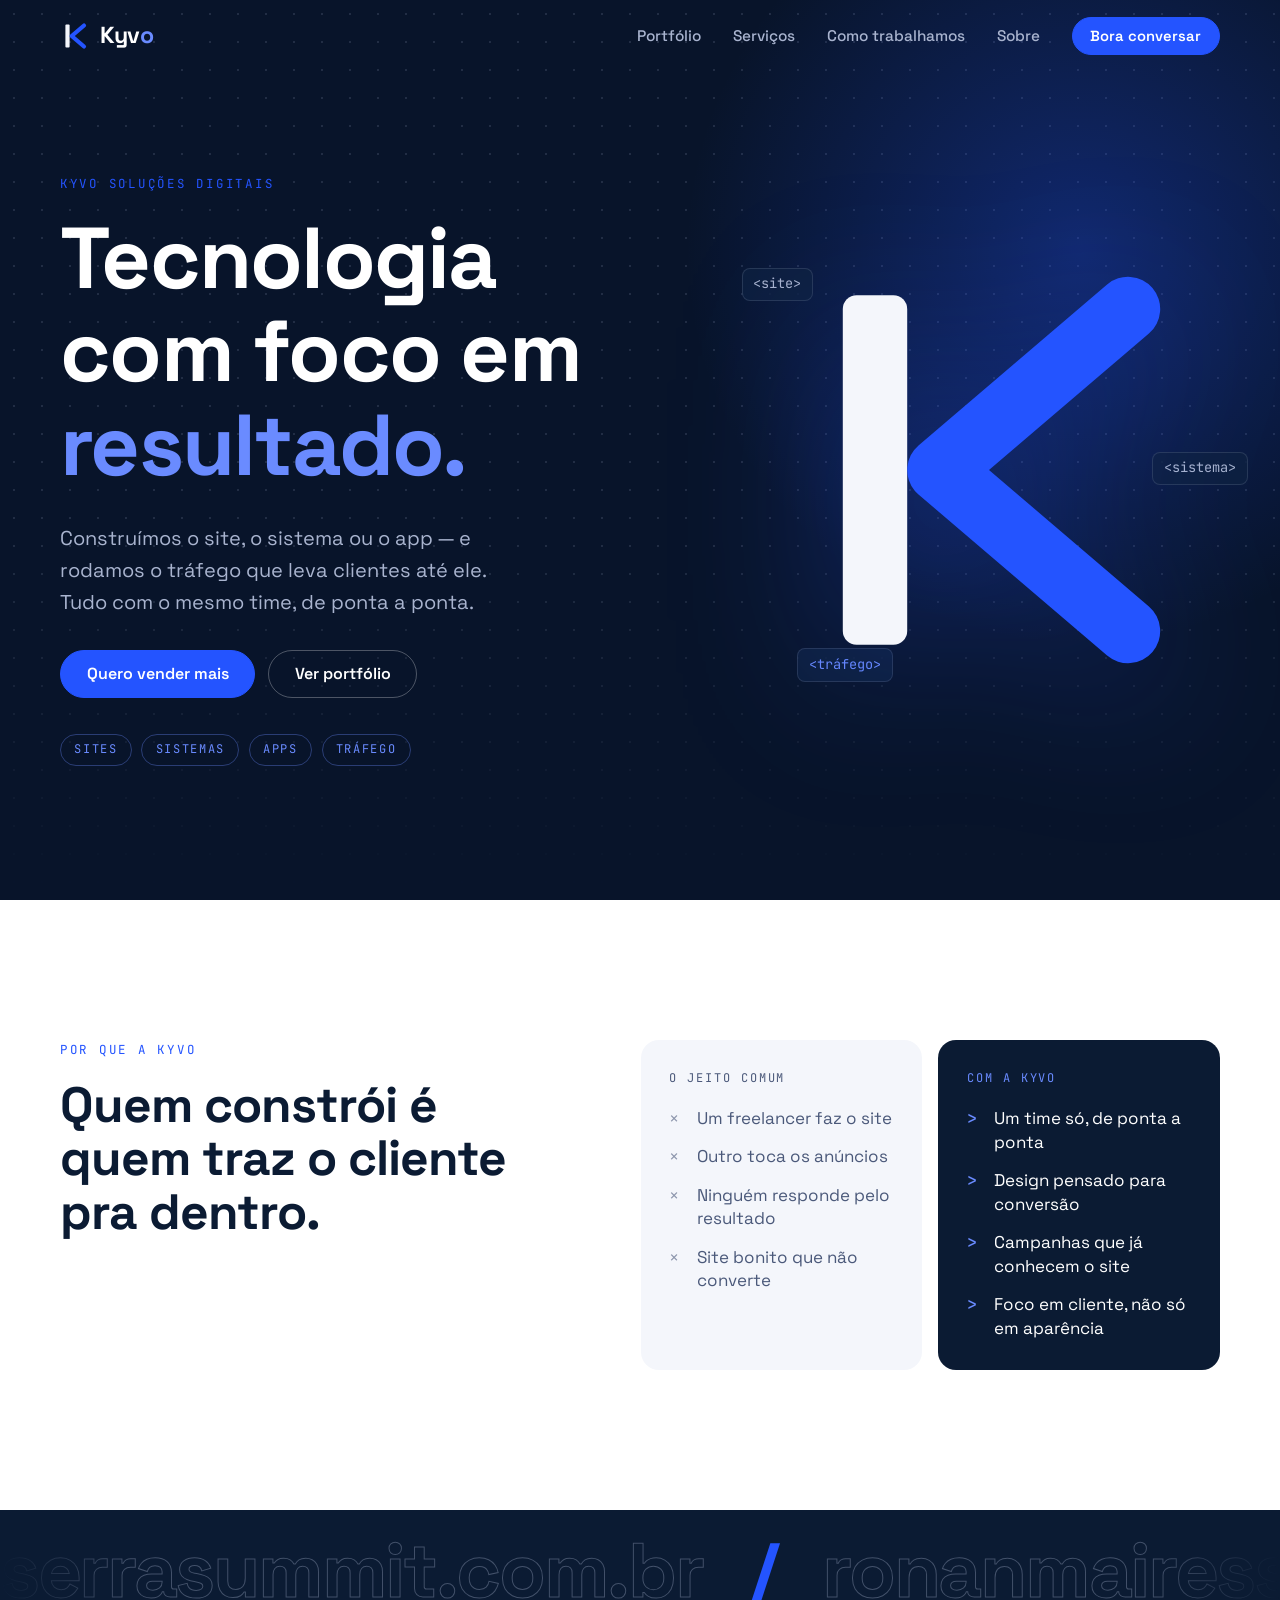
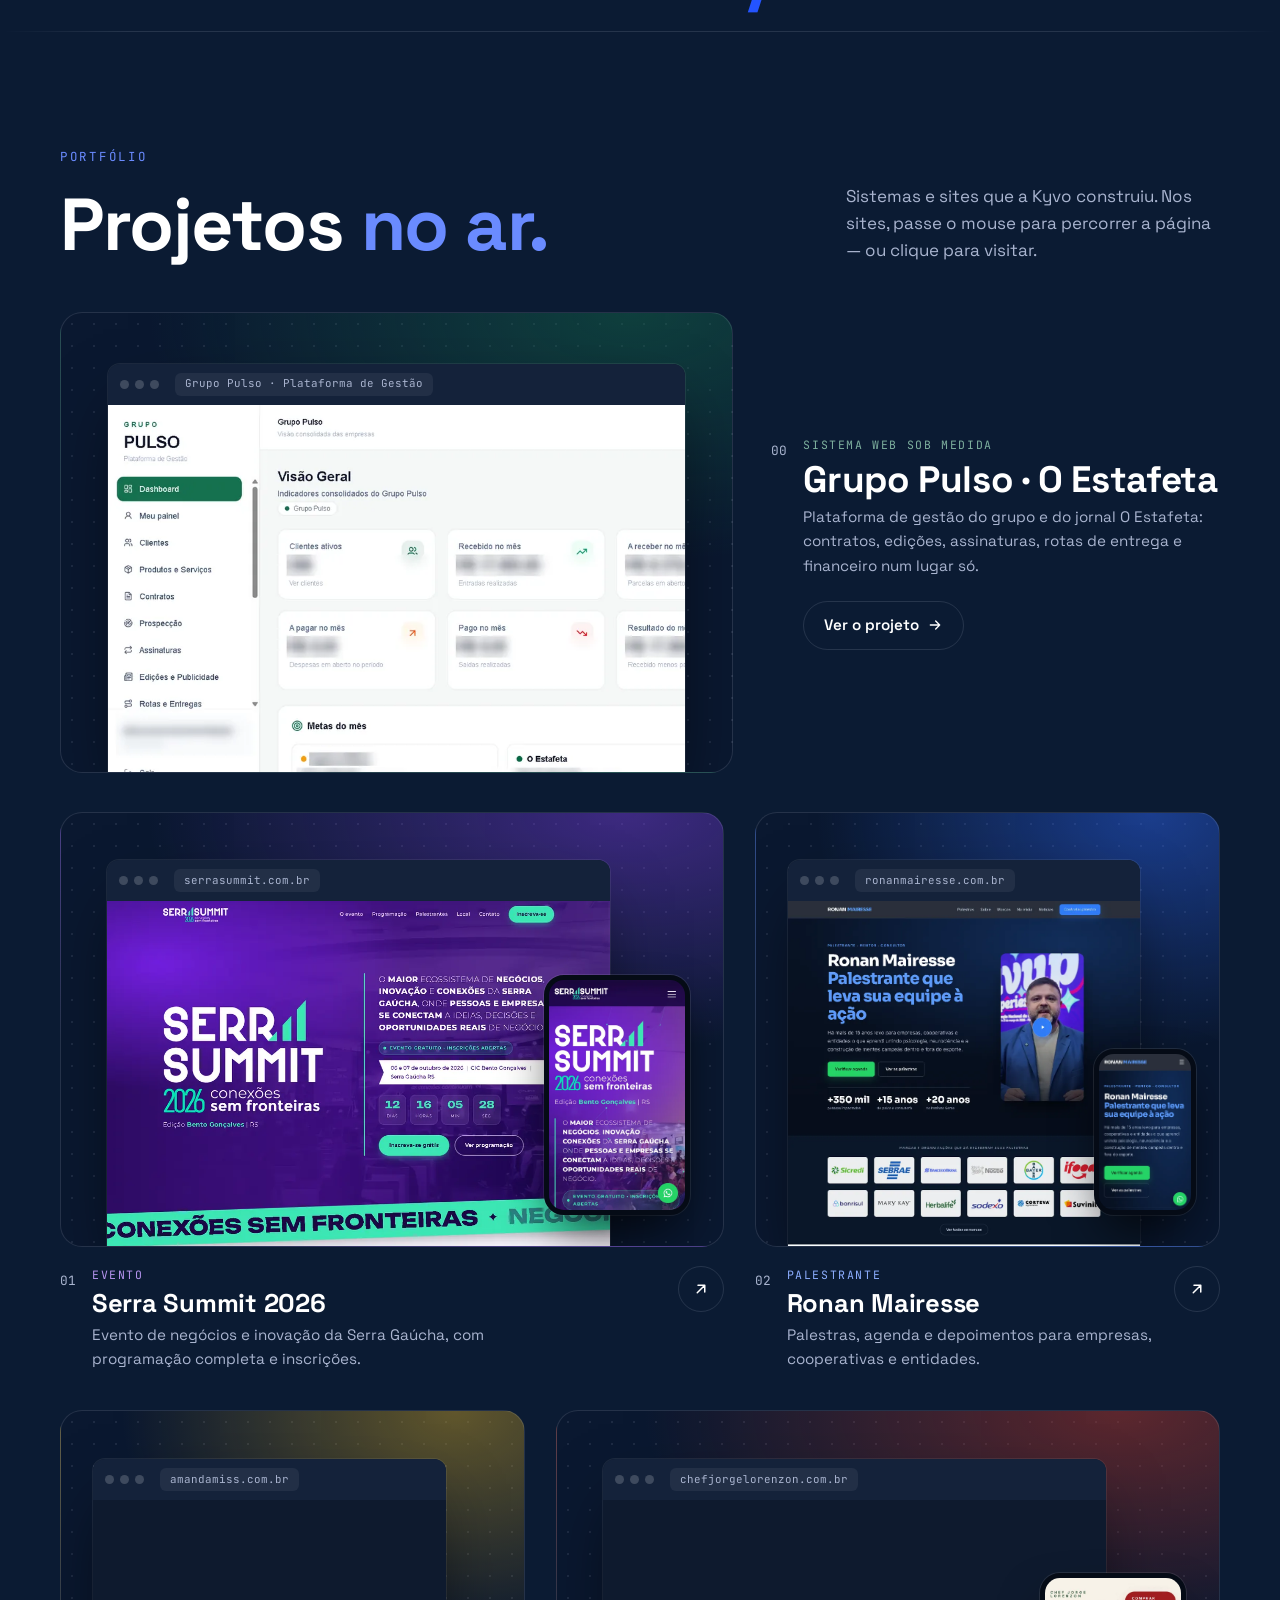
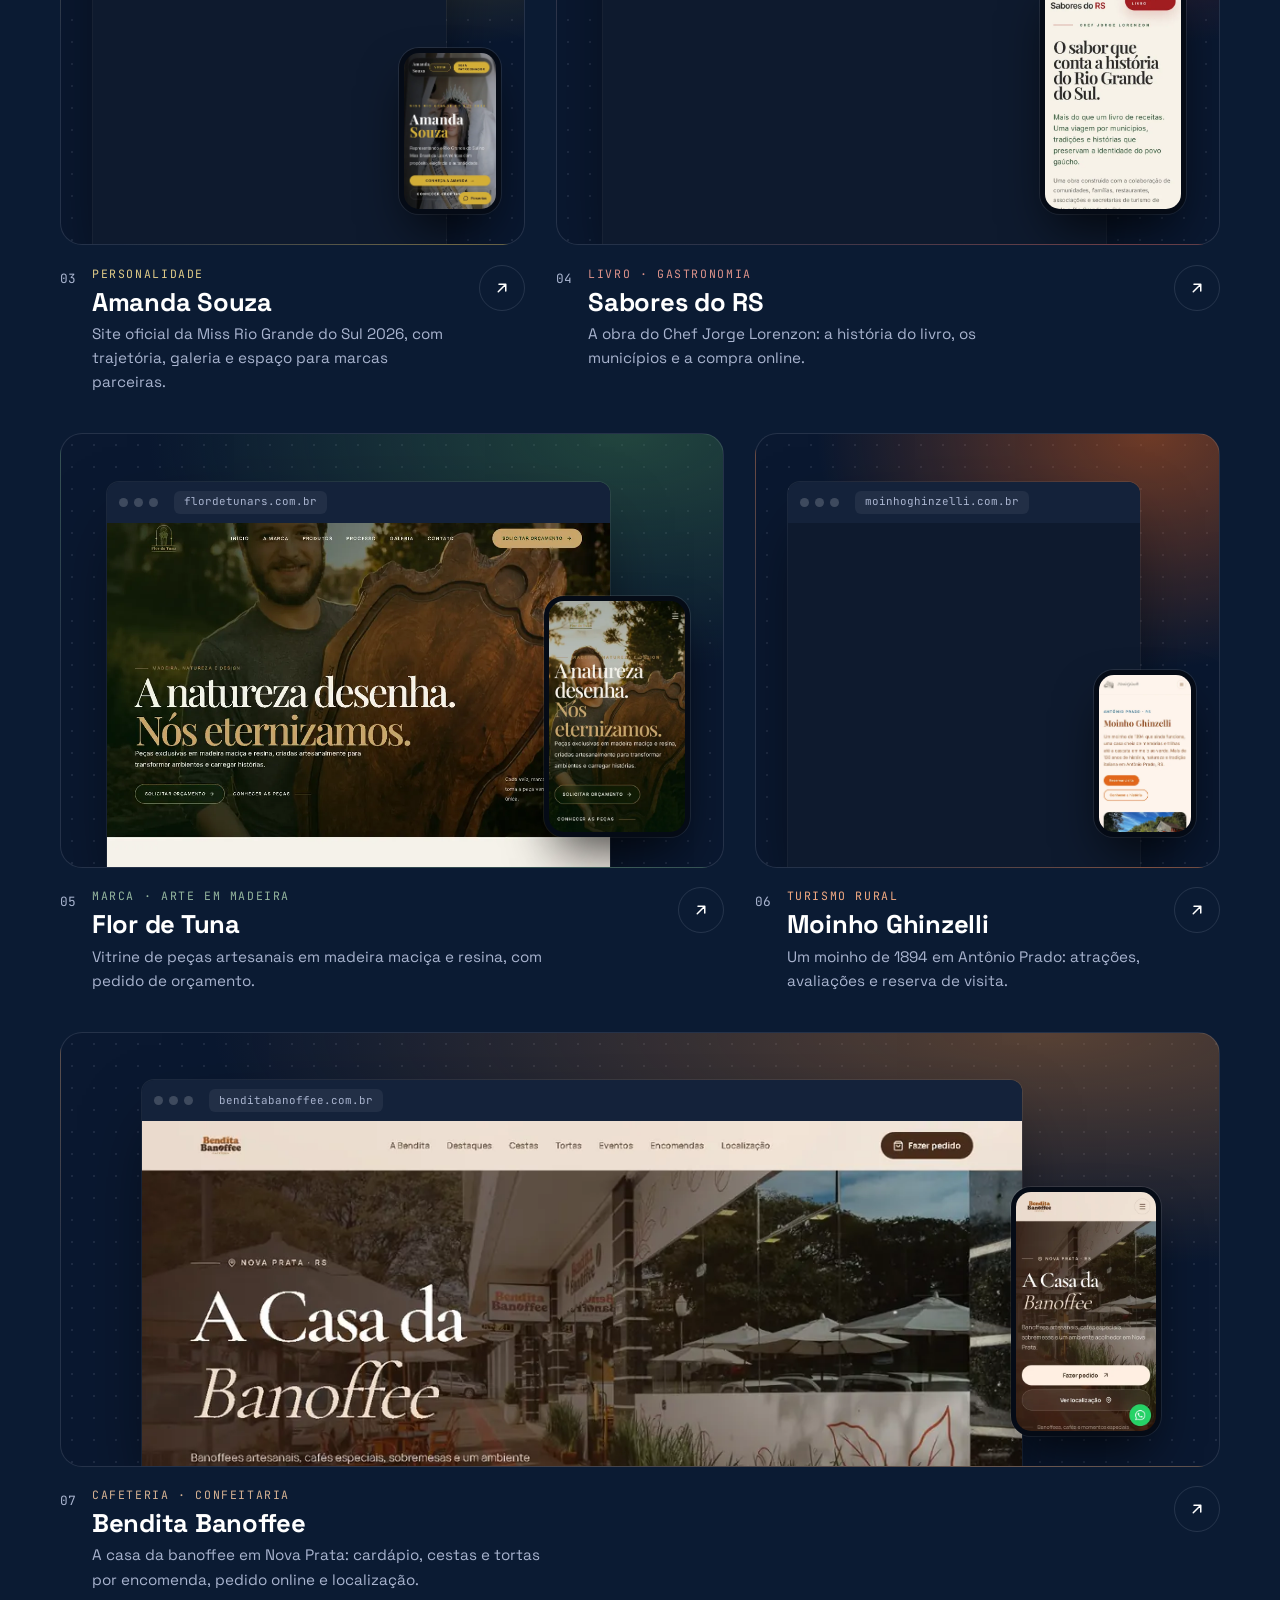
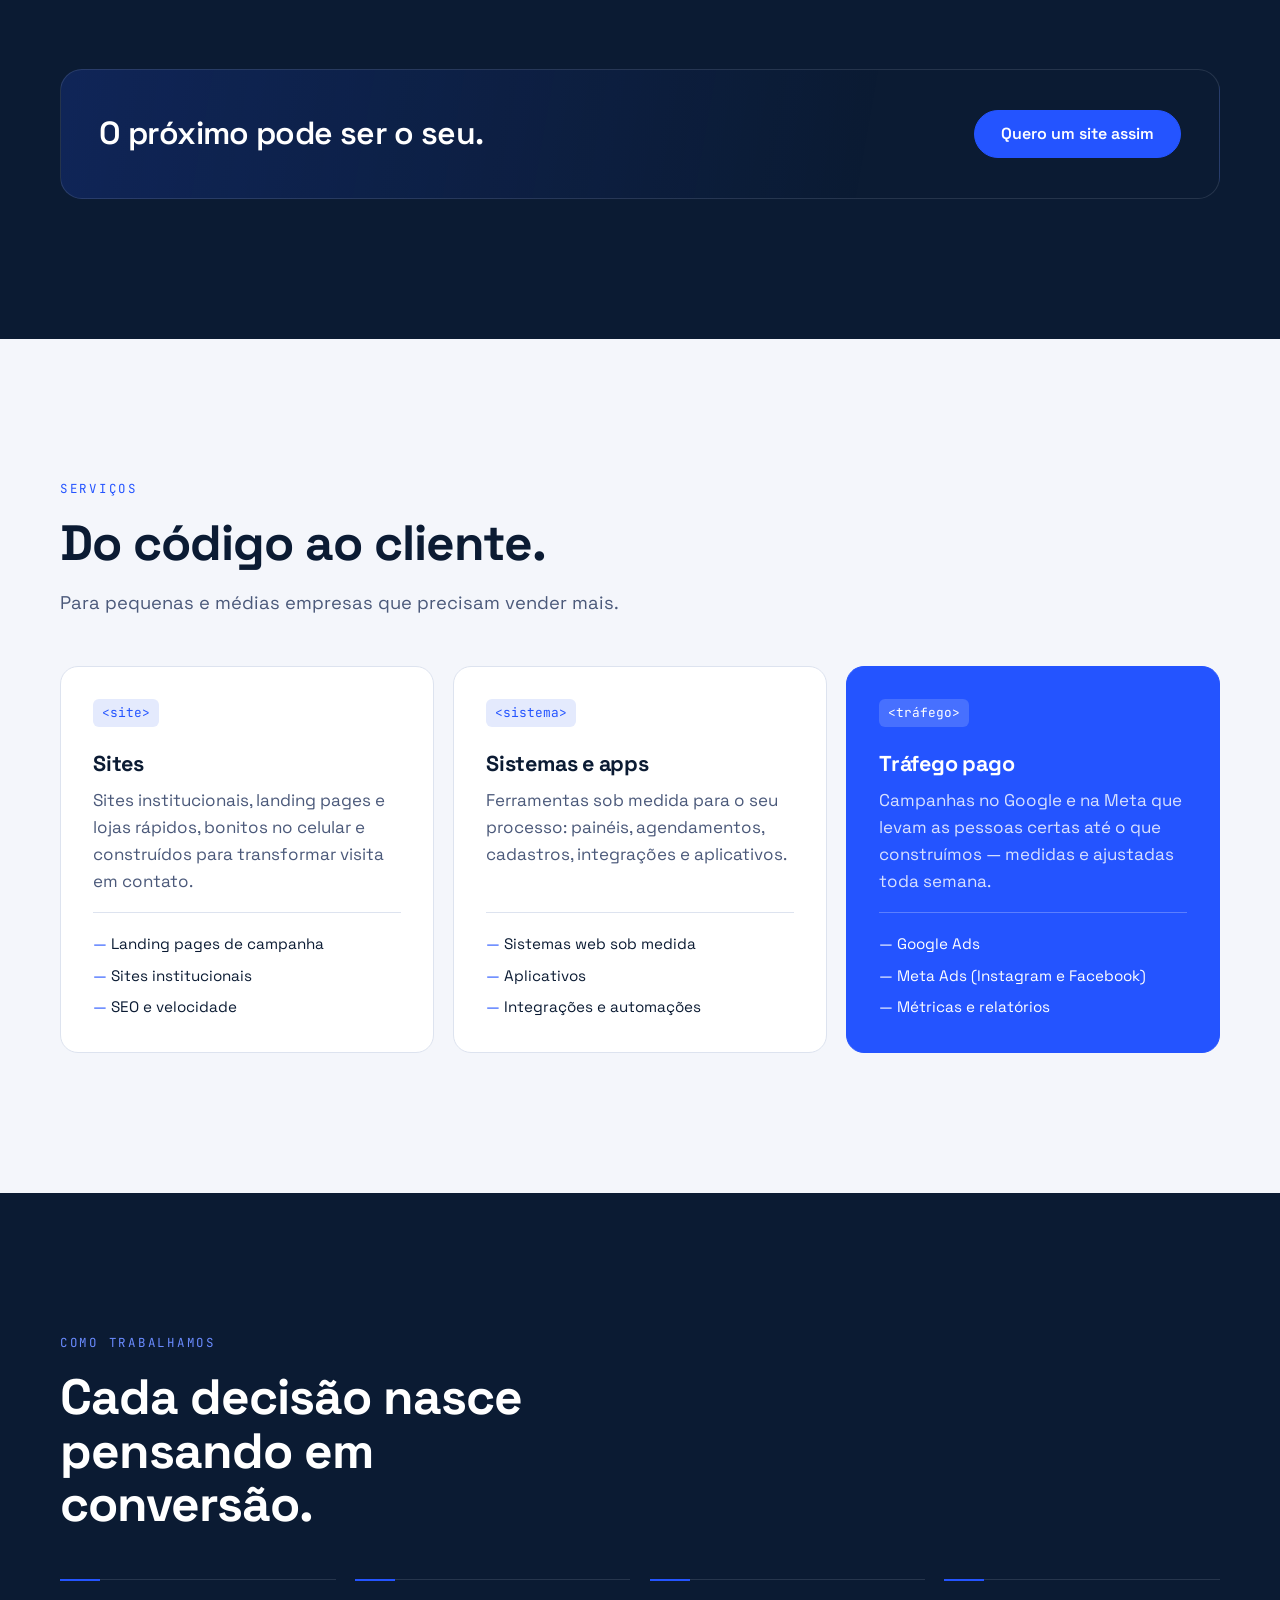
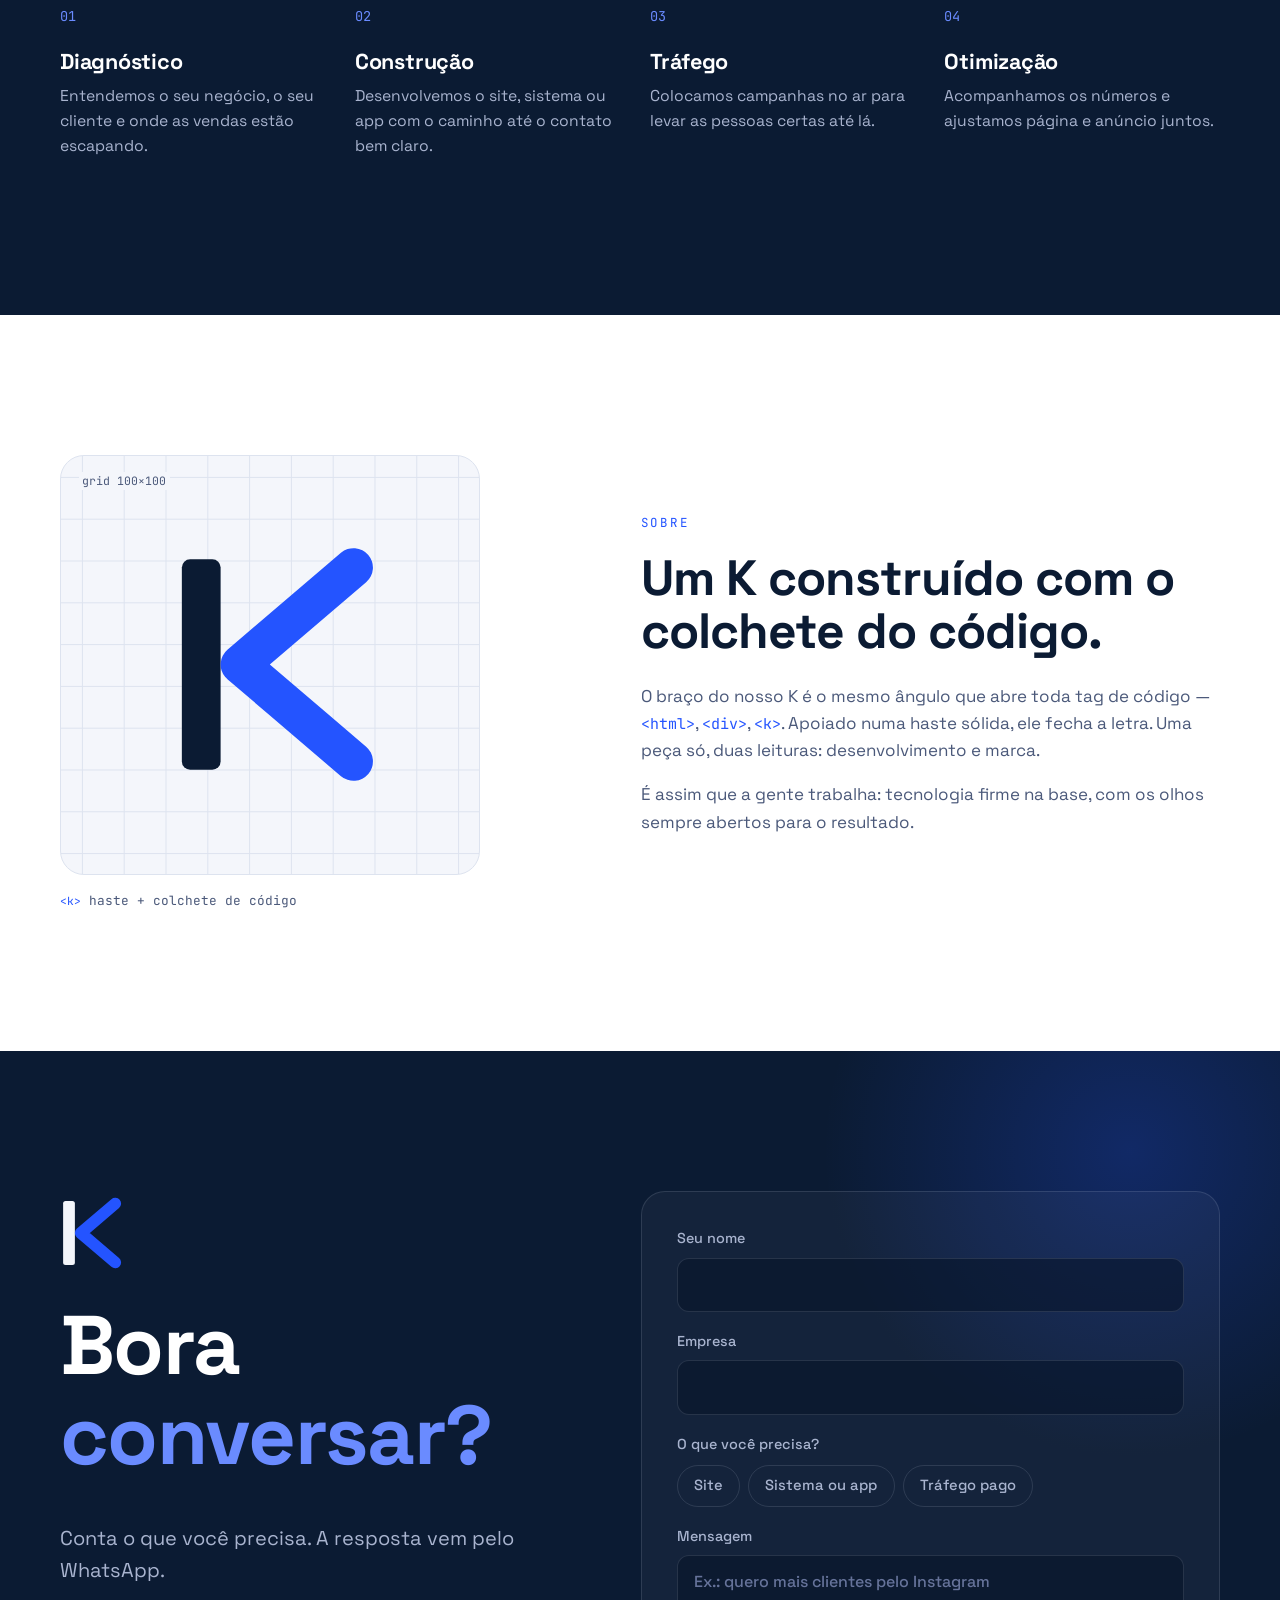
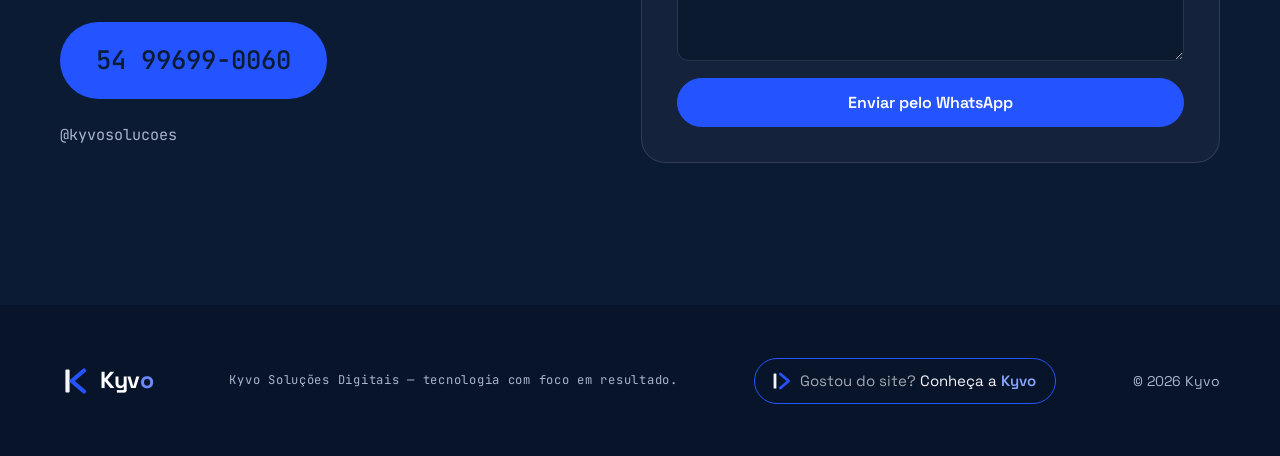
==== commit b585727e: "Portfólio: Serra Summit no domínio serrasummit.com.br Co-Authored-By: Claude Opus 5.5 <noreply@anthr" ====
--- a/site/index.html
+++ b/site/index.html
@@ -108,7 +108,7 @@
 
   <!-- PORTFÓLIO -->
   <section class="section section--dark portfolio" id="portfolio">
-    <div class="marquee" aria-hidden="true"><div class="marquee__track"><span>serrasummit.pages.dev</span><span>ronanmairesse.com.br</span><span>amandamiss.com.br</span><span>chefjorgelorenzon.com.br</span><span>flordetunars.com.br</span><span>moinhoghinzelli.com.br</span><span>benditabanoffee.com.br</span><span>serrasummit.pages.dev</span><span>ronanmairesse.com.br</span><span>amandamiss.com.br</span><span>chefjorgelorenzon.com.br</span><span>flordetunars.com.br</span><span>moinhoghinzelli.com.br</span><span>benditabanoffee.com.br</span></div></div>
+    <div class="marquee" aria-hidden="true"><div class="marquee__track"><span>serrasummit.com.br</span><span>ronanmairesse.com.br</span><span>amandamiss.com.br</span><span>chefjorgelorenzon.com.br</span><span>flordetunars.com.br</span><span>moinhoghinzelli.com.br</span><span>benditabanoffee.com.br</span><span>serrasummit.com.br</span><span>ronanmairesse.com.br</span><span>amandamiss.com.br</span><span>chefjorgelorenzon.com.br</span><span>flordetunars.com.br</span><span>moinhoghinzelli.com.br</span><span>benditabanoffee.com.br</span></div></div>
     <div class="wrap">
       <div class="portfolio__head">
         <div>
@@ -136,10 +136,10 @@
       </button>
 
       <div class="works">
-        <a class="work reveal" href="https://serrasummit.pages.dev/" target="_blank" rel="noopener" style="--tint:#7B3FE4">
-          <div class="work__stage">
-            <div class="browser">
-              <div class="browser__bar"><i></i><i></i><i></i><span>serrasummit.pages.dev</span></div>
+        <a class="work reveal" href="https://serrasummit.com.br/" target="_blank" rel="noopener" style="--tint:#7B3FE4">
+          <div class="work__stage">
+            <div class="browser">
+              <div class="browser__bar"><i></i><i></i><i></i><span>serrasummit.com.br</span></div>
               <div class="browser__screen"><img src="assets/img/portfolio/serrasummit-desktop.webp" alt="Página inicial do site Serra Summit 2026" loading="lazy" decoding="async" width="960" height="3000"></div>
             </div>
             <div class="phone"><img src="assets/img/portfolio/serrasummit-mobile.webp" alt="" loading="lazy" decoding="async" width="390" height="664"></div>
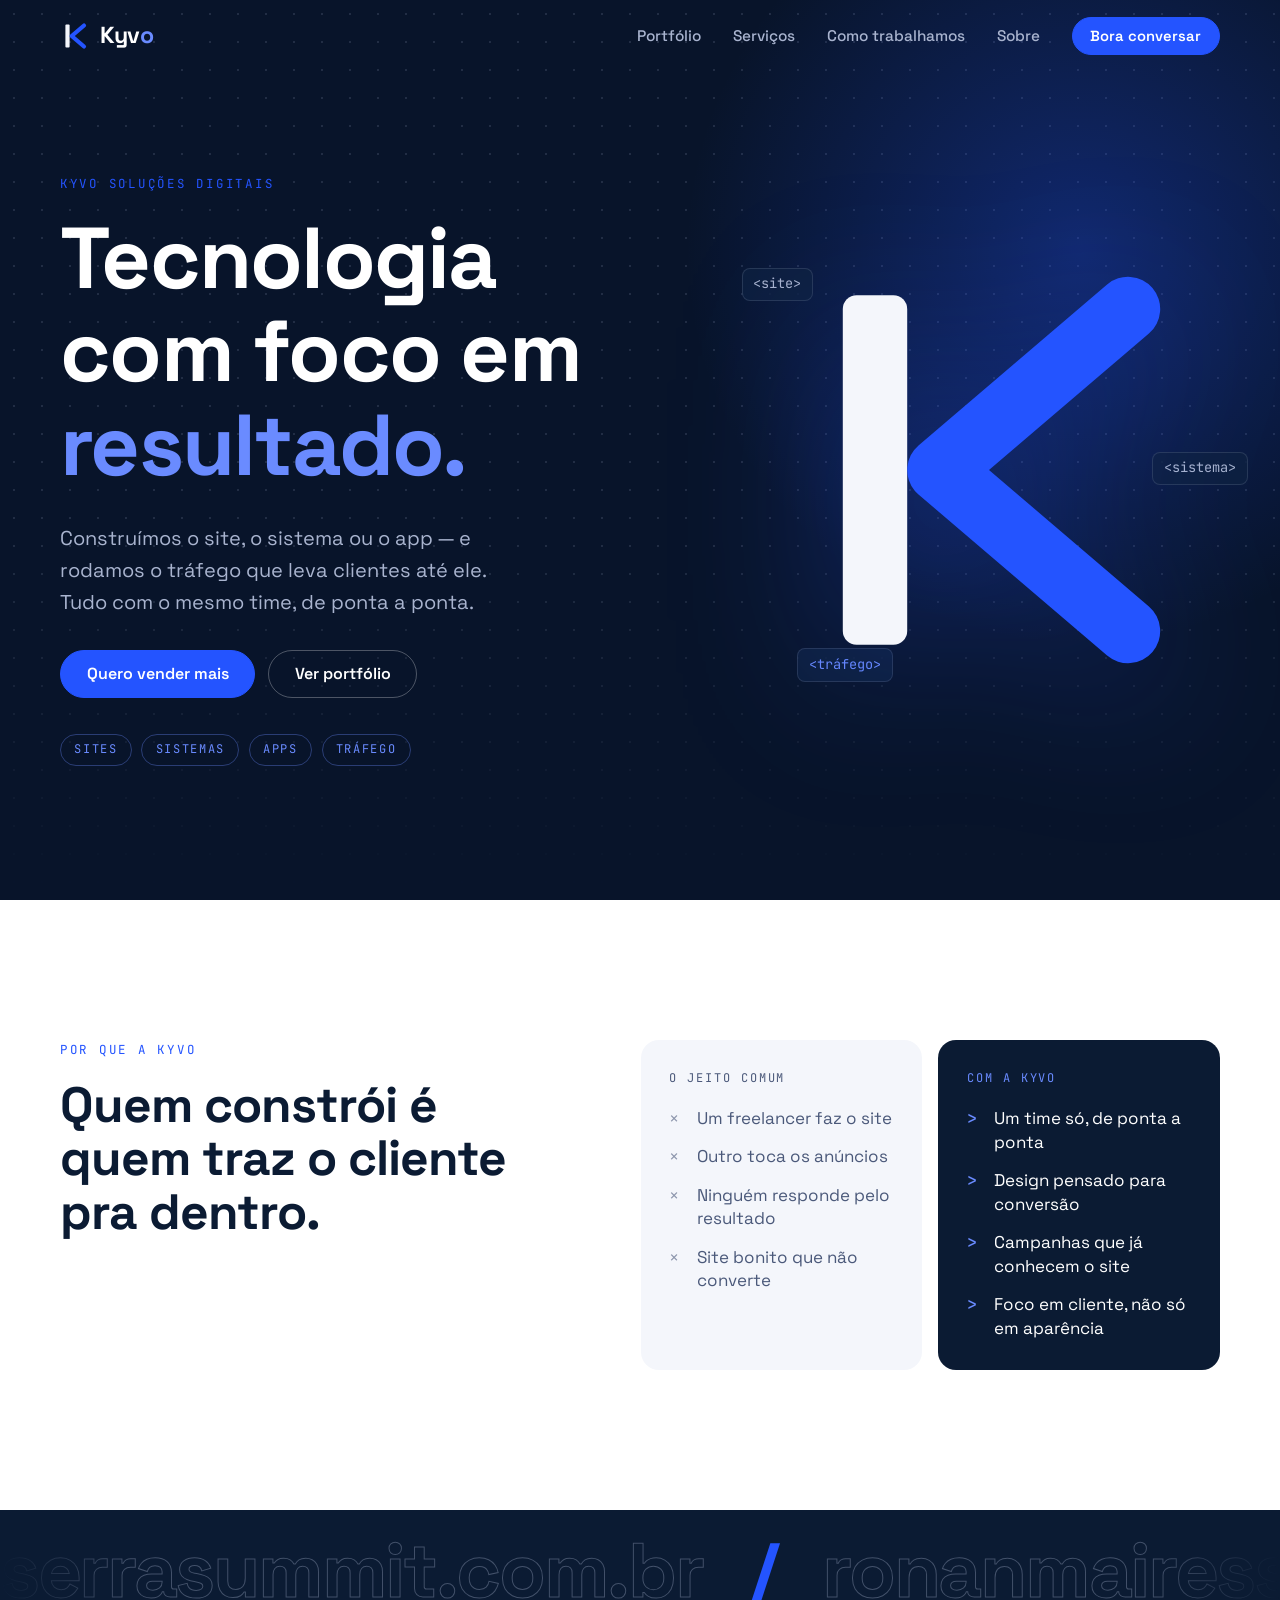
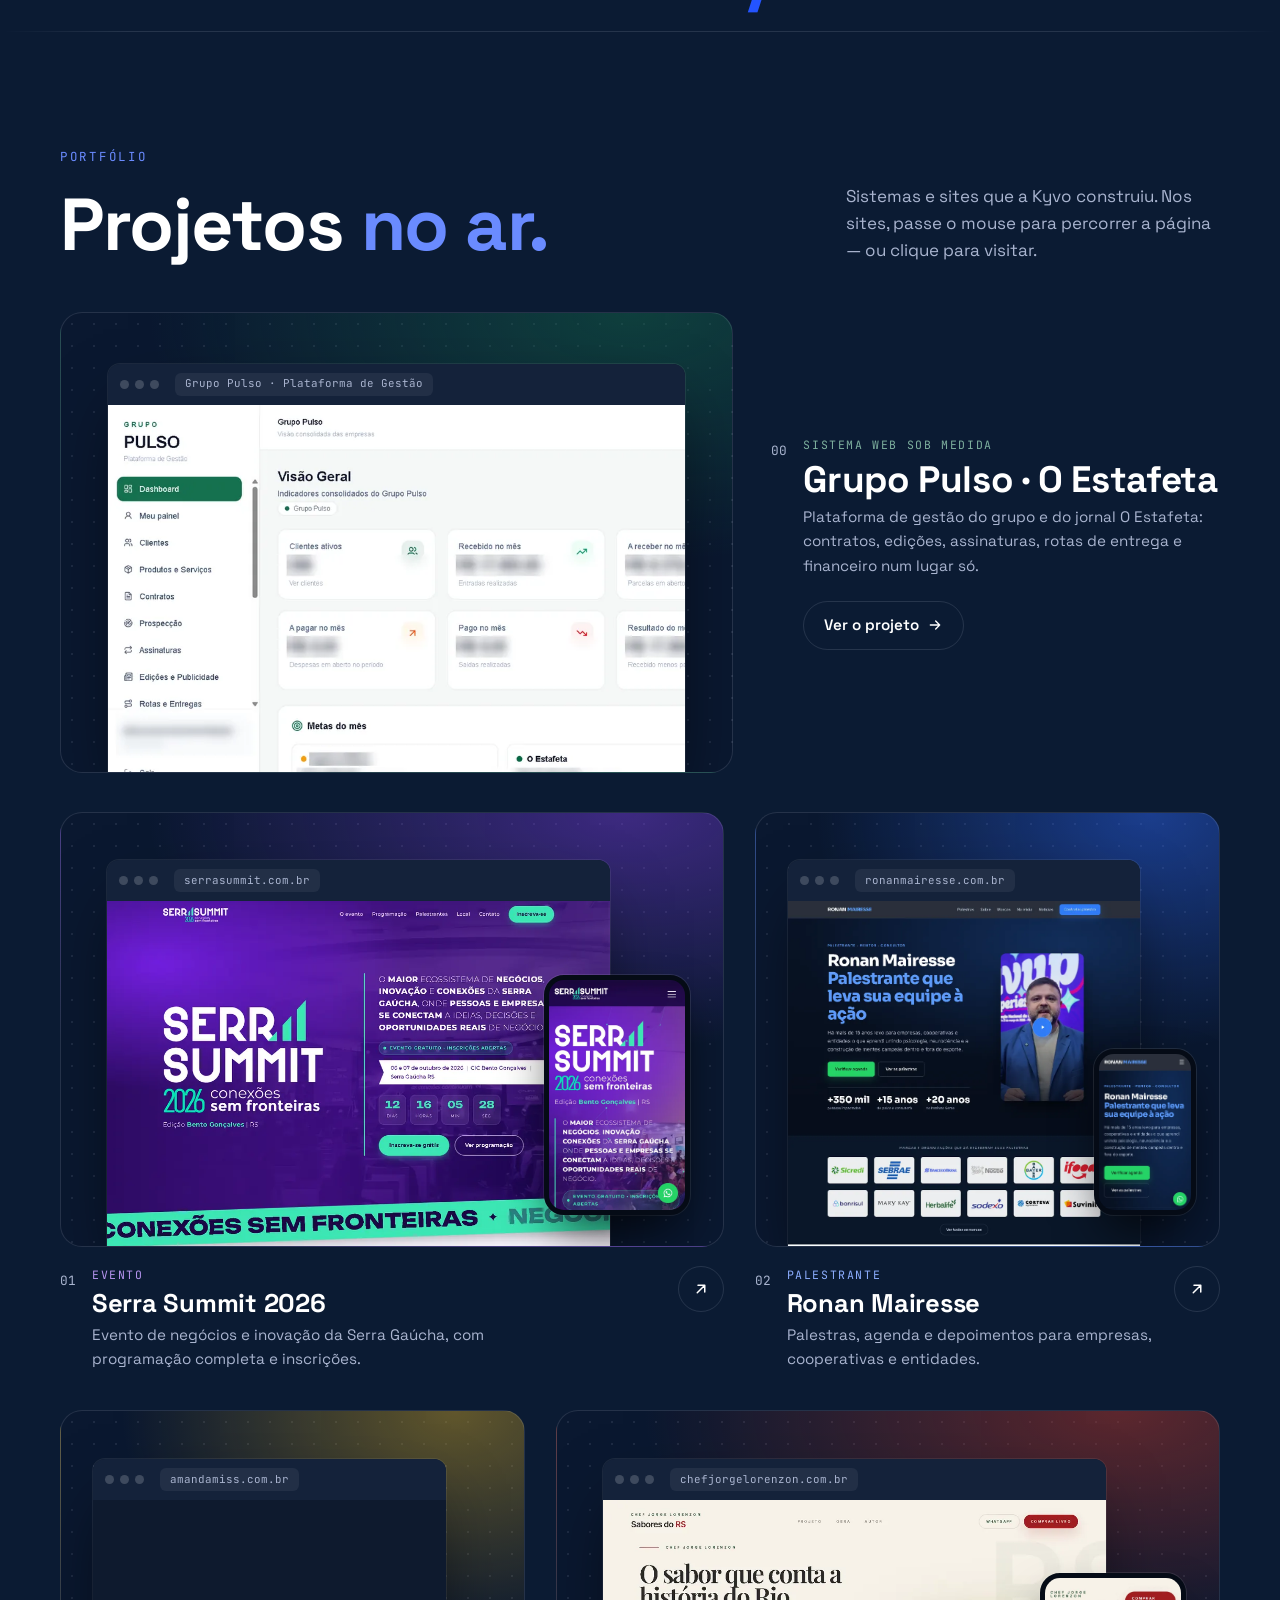
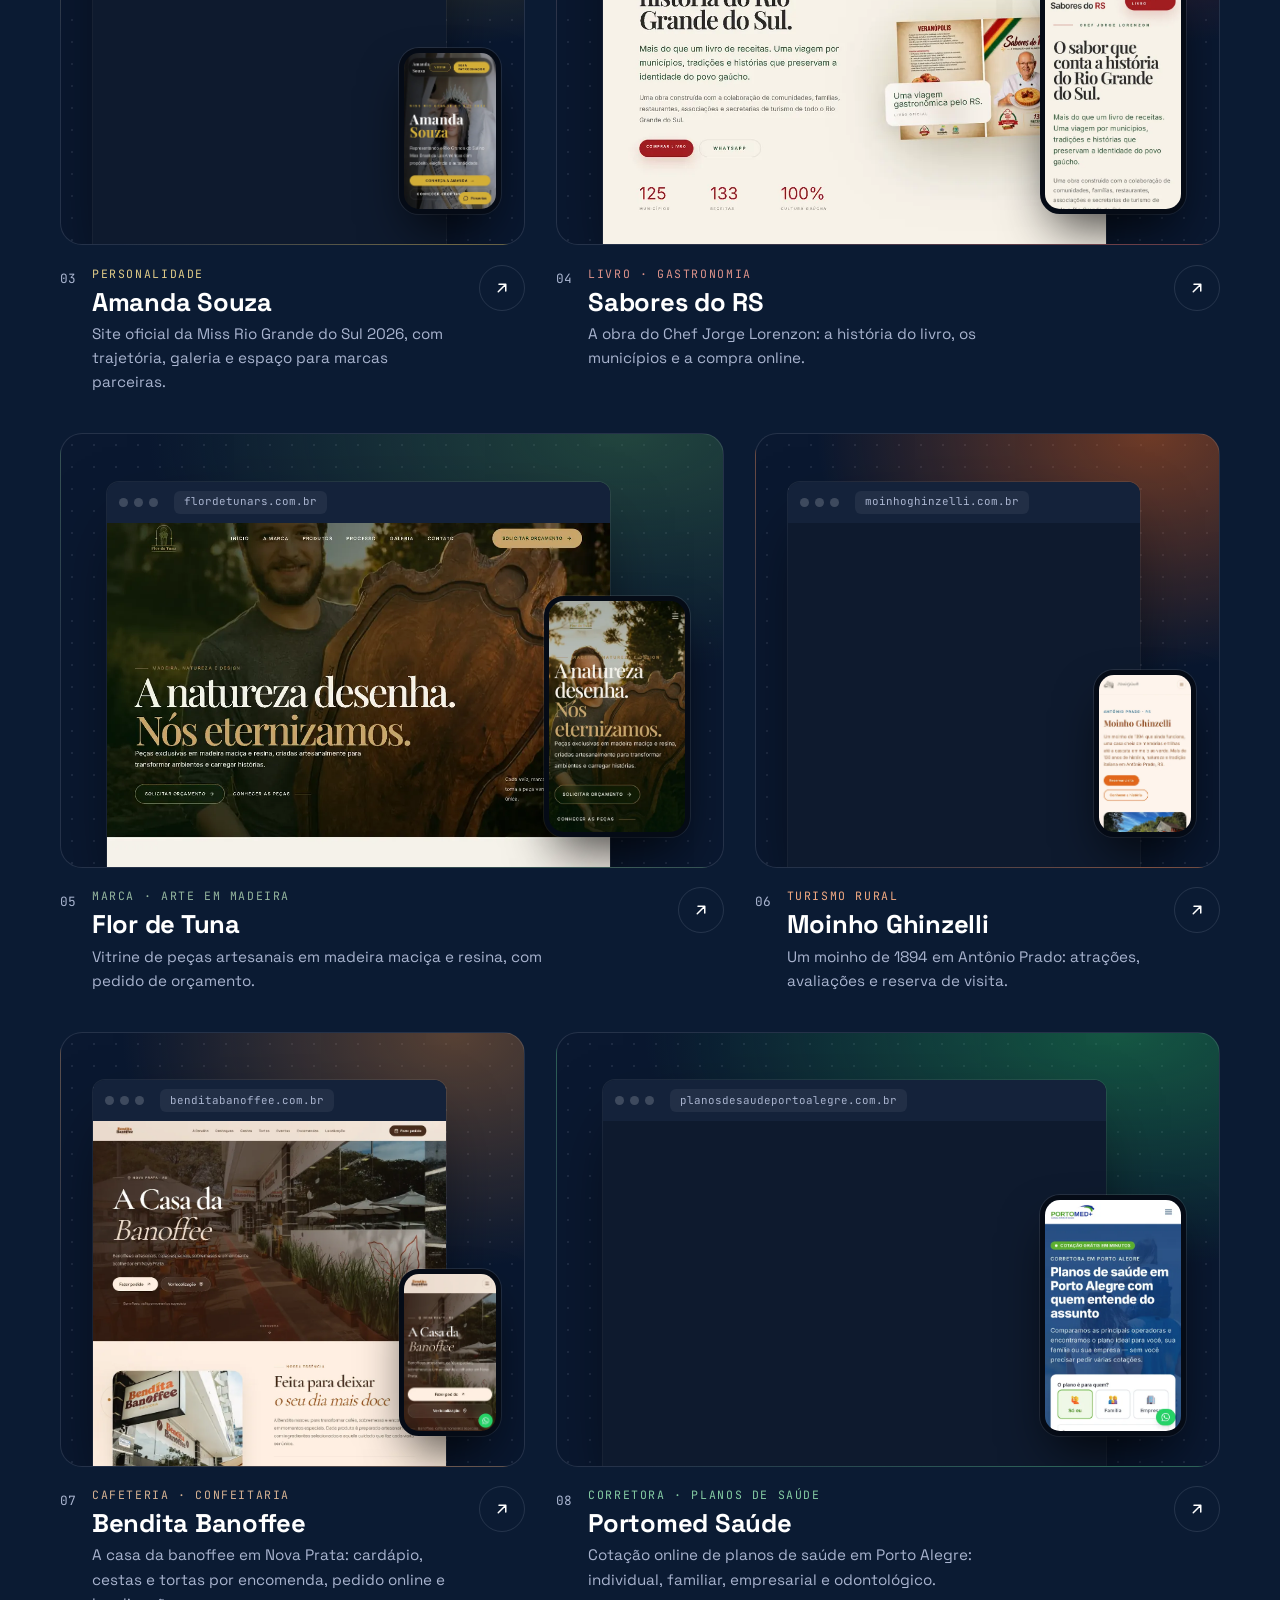
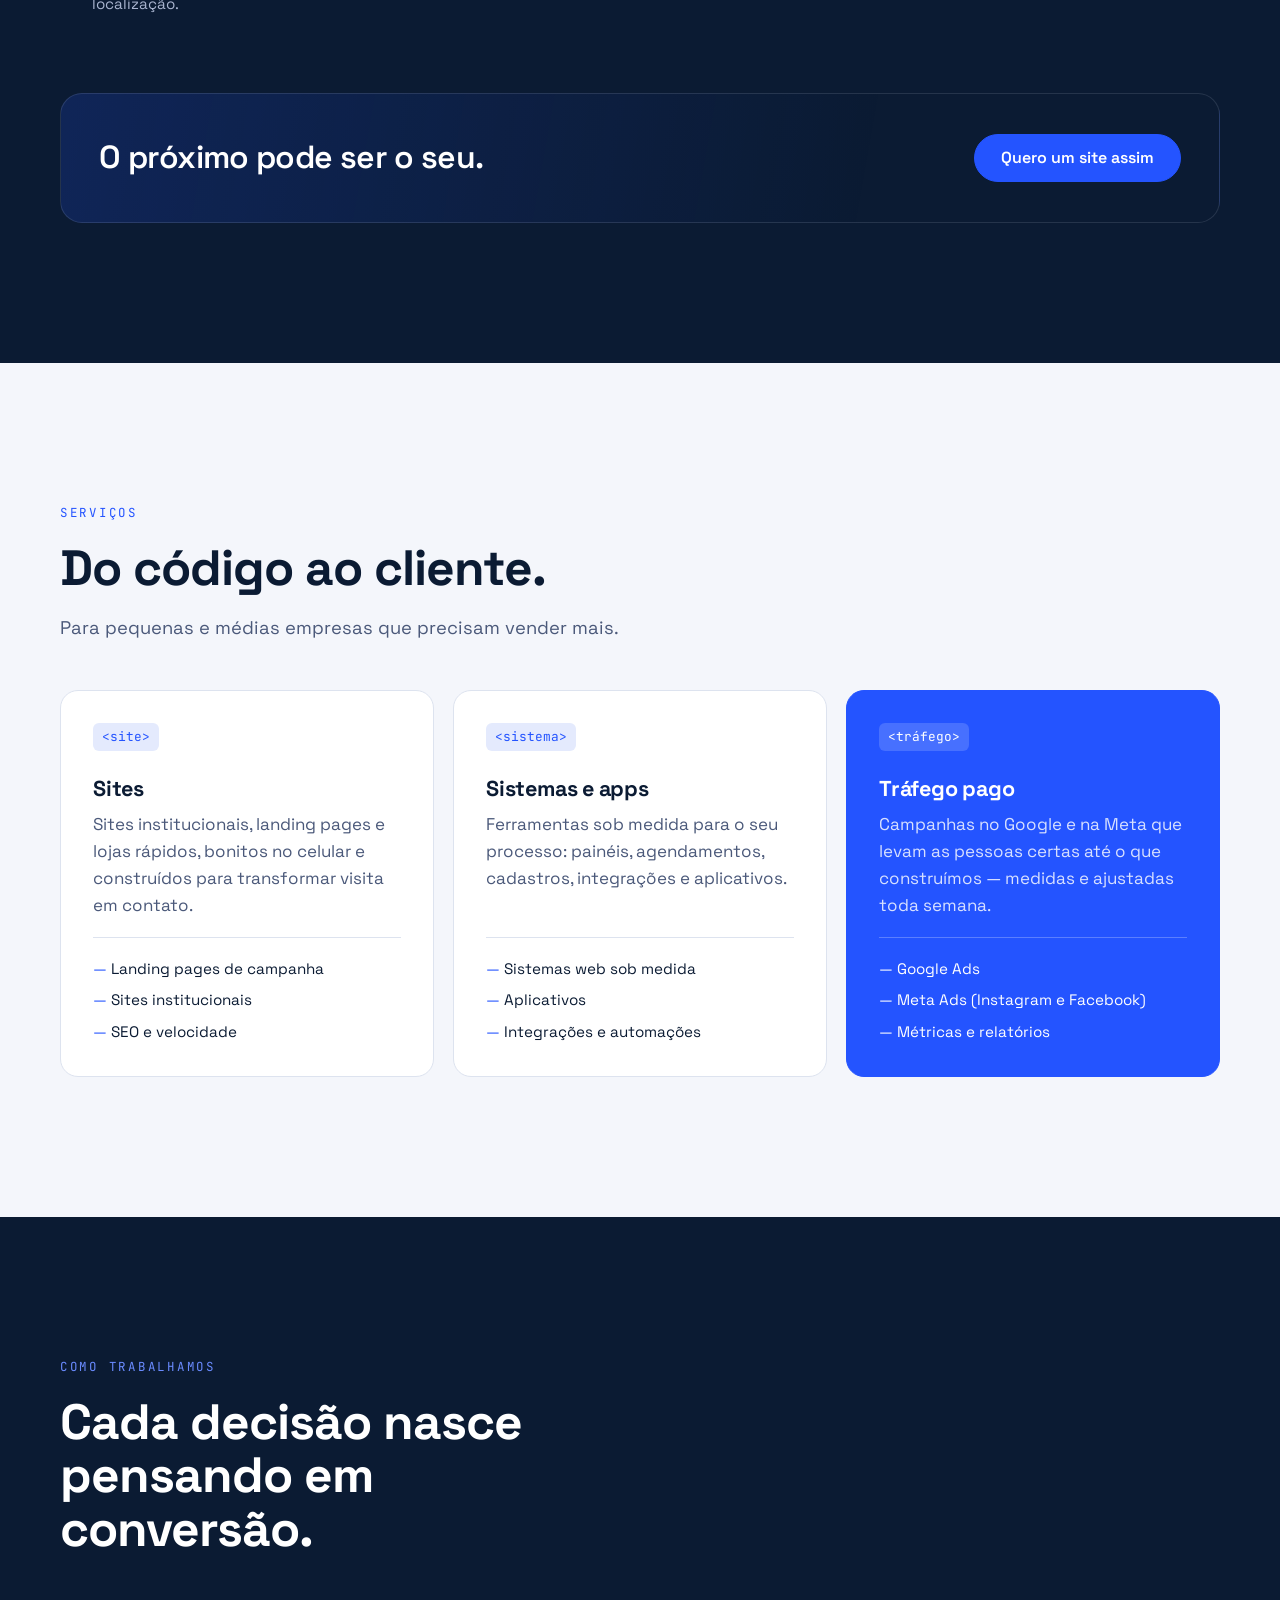
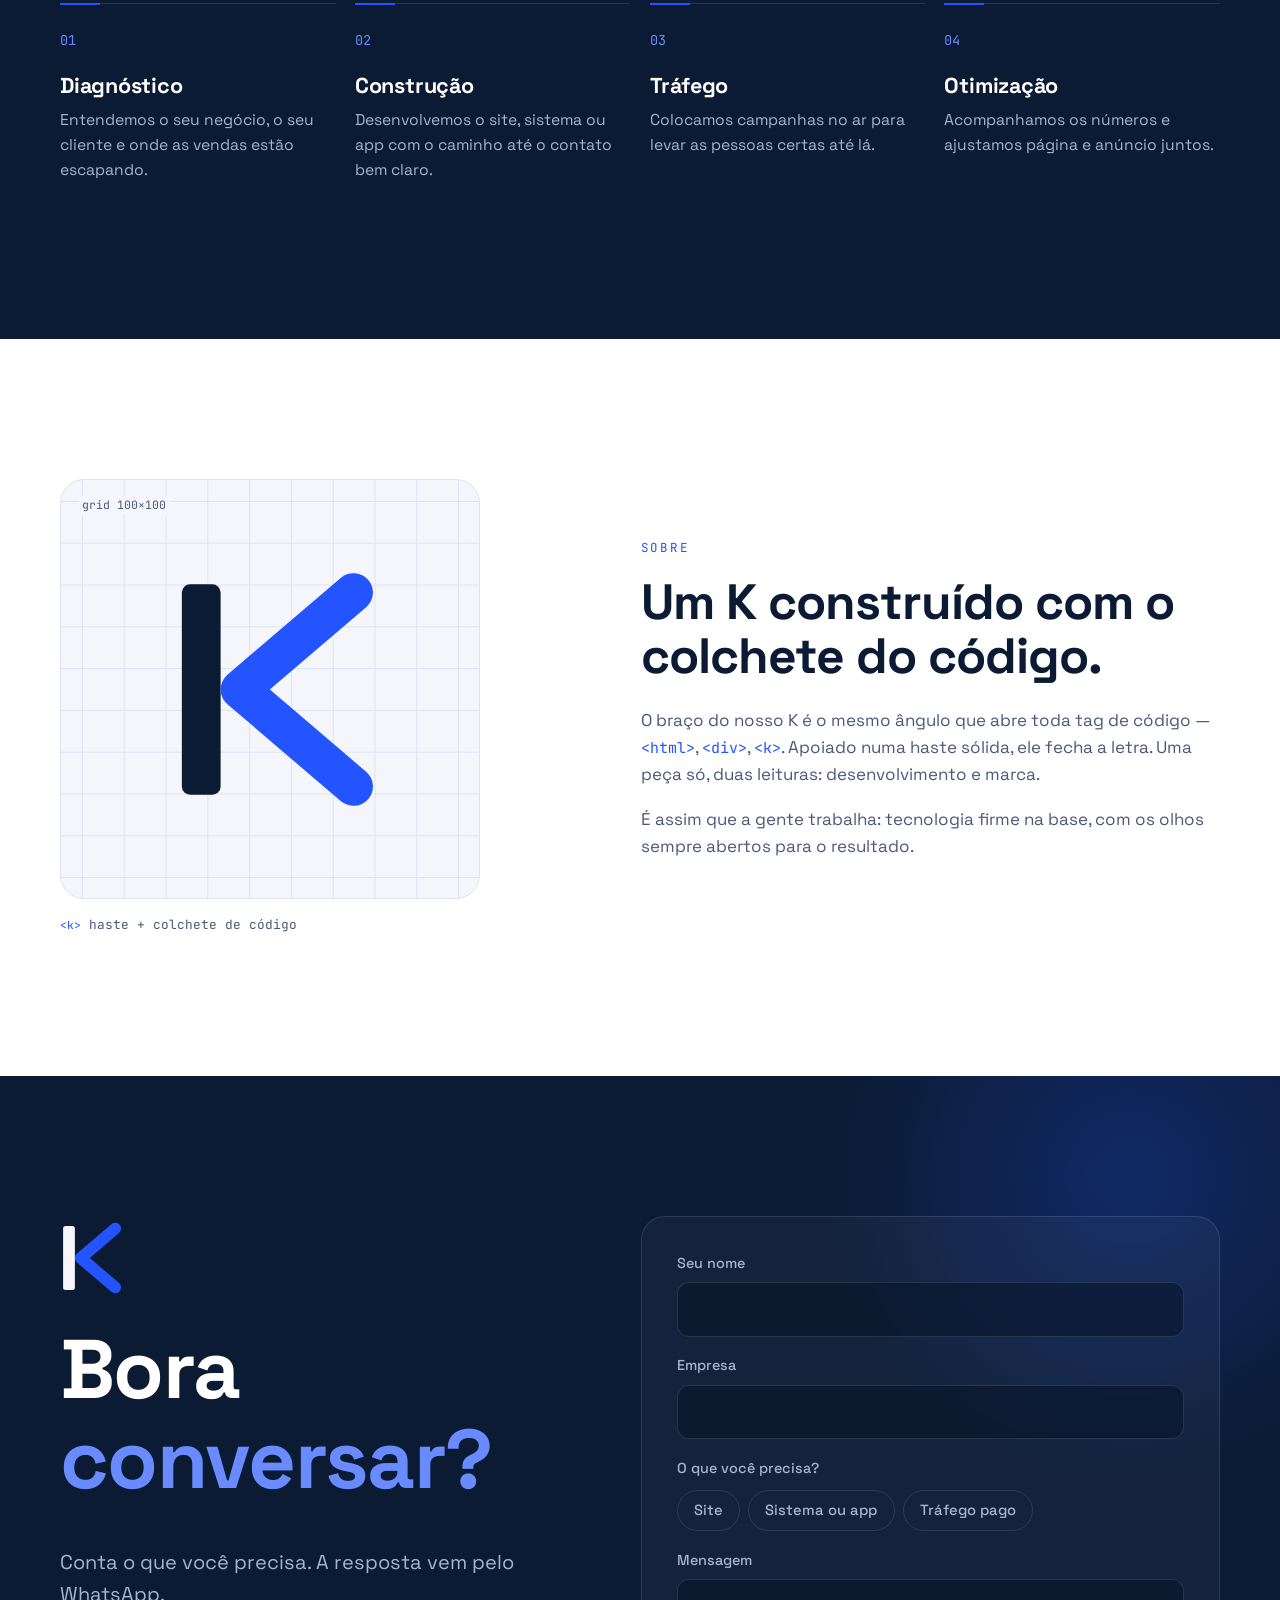
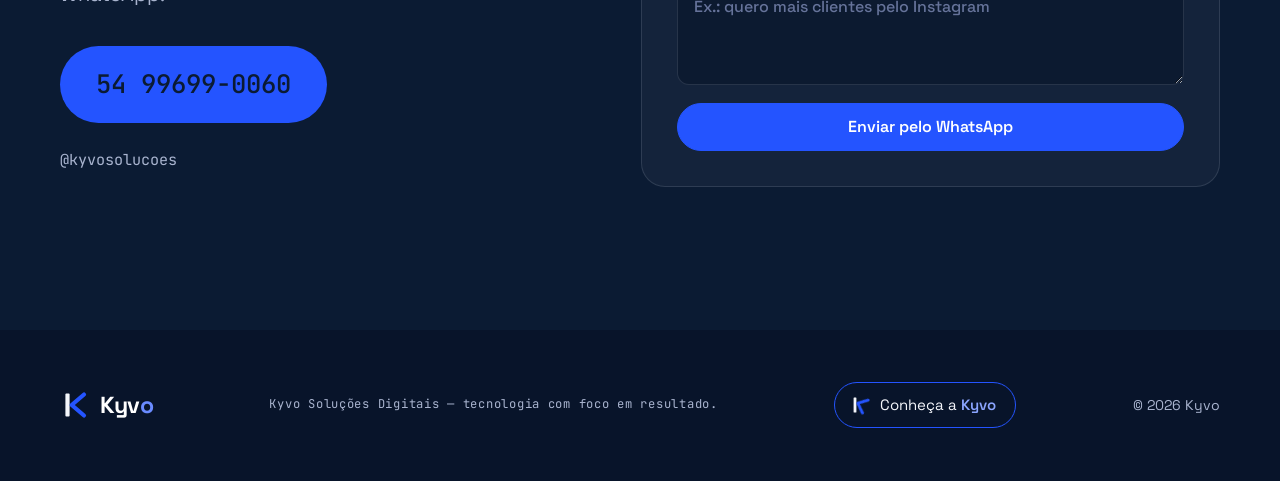
==== commit c543c8a5: "Portfólio: Portomed Saúde (planosdesaudeportoalegre.com.br) Co-Authored-By: Claude Opus 5.5 <noreply" ====
--- a/site/index.html
+++ b/site/index.html
@@ -108,7 +108,7 @@
 
   <!-- PORTFÓLIO -->
   <section class="section section--dark portfolio" id="portfolio">
-    <div class="marquee" aria-hidden="true"><div class="marquee__track"><span>serrasummit.com.br</span><span>ronanmairesse.com.br</span><span>amandamiss.com.br</span><span>chefjorgelorenzon.com.br</span><span>flordetunars.com.br</span><span>moinhoghinzelli.com.br</span><span>benditabanoffee.com.br</span><span>serrasummit.com.br</span><span>ronanmairesse.com.br</span><span>amandamiss.com.br</span><span>chefjorgelorenzon.com.br</span><span>flordetunars.com.br</span><span>moinhoghinzelli.com.br</span><span>benditabanoffee.com.br</span></div></div>
+    <div class="marquee" aria-hidden="true"><div class="marquee__track"><span>serrasummit.com.br</span><span>ronanmairesse.com.br</span><span>amandamiss.com.br</span><span>chefjorgelorenzon.com.br</span><span>flordetunars.com.br</span><span>moinhoghinzelli.com.br</span><span>benditabanoffee.com.br</span><span>planosdesaudeportoalegre.com.br</span><span>serrasummit.com.br</span><span>ronanmairesse.com.br</span><span>amandamiss.com.br</span><span>chefjorgelorenzon.com.br</span><span>flordetunars.com.br</span><span>moinhoghinzelli.com.br</span><span>benditabanoffee.com.br</span><span>planosdesaudeportoalegre.com.br</span></div></div>
     <div class="wrap">
       <div class="portfolio__head">
         <div>
@@ -258,6 +258,24 @@
               <p class="work__cat">Cafeteria · Confeitaria</p>
               <h3>Bendita Banoffee</h3>
               <p class="work__desc">A casa da banoffee em Nova Prata: cardápio, cestas e tortas por encomenda, pedido online e localização.</p>
+            </div>
+            <span class="work__go" aria-hidden="true"><svg viewBox="0 0 24 24"><path d="M7 17 17 7M8 7h9v9"/></svg></span>
+          </div>
+        </a>
+        <a class="work reveal" href="https://planosdesaudeportoalegre.com.br/" target="_blank" rel="noopener" style="--tint:#22A35A">
+          <div class="work__stage">
+            <div class="browser">
+              <div class="browser__bar"><i></i><i></i><i></i><span>planosdesaudeportoalegre.com.br</span></div>
+              <div class="browser__screen"><img src="assets/img/portfolio/planos-desktop.webp" alt="Página inicial do site da Portomed Saúde" loading="lazy" decoding="async" width="960" height="2453"></div>
+            </div>
+            <div class="phone"><img src="assets/img/portfolio/planos-mobile.webp" alt="" loading="lazy" decoding="async" width="390" height="664"></div>
+          </div>
+          <div class="work__meta">
+            <span class="work__n">08</span>
+            <div class="work__text">
+              <p class="work__cat">Corretora · Planos de saúde</p>
+              <h3>Portomed Saúde</h3>
+              <p class="work__desc">Cotação online de planos de saúde em Porto Alegre: individual, familiar, empresarial e odontológico.</p>
             </div>
             <span class="work__go" aria-hidden="true"><svg viewBox="0 0 24 24"><path d="M7 17 17 7M8 7h9v9"/></svg></span>
           </div>
